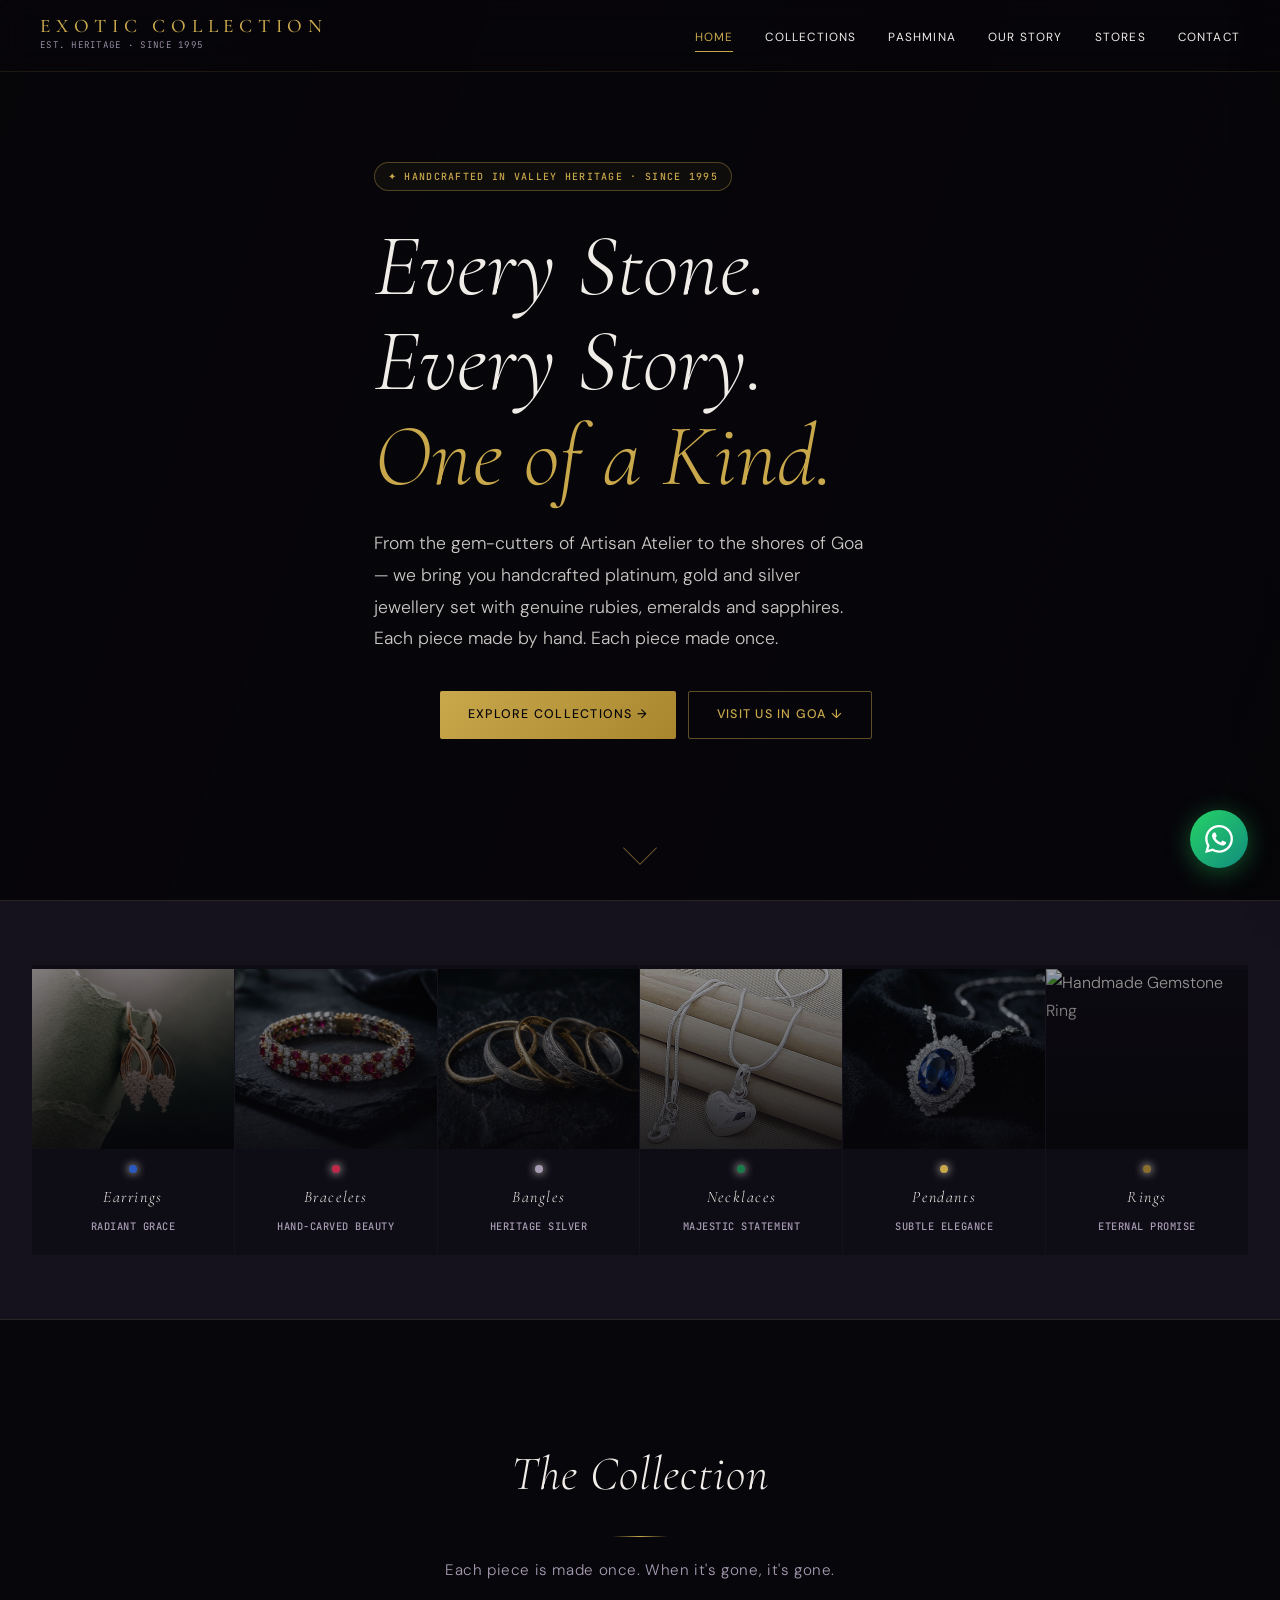
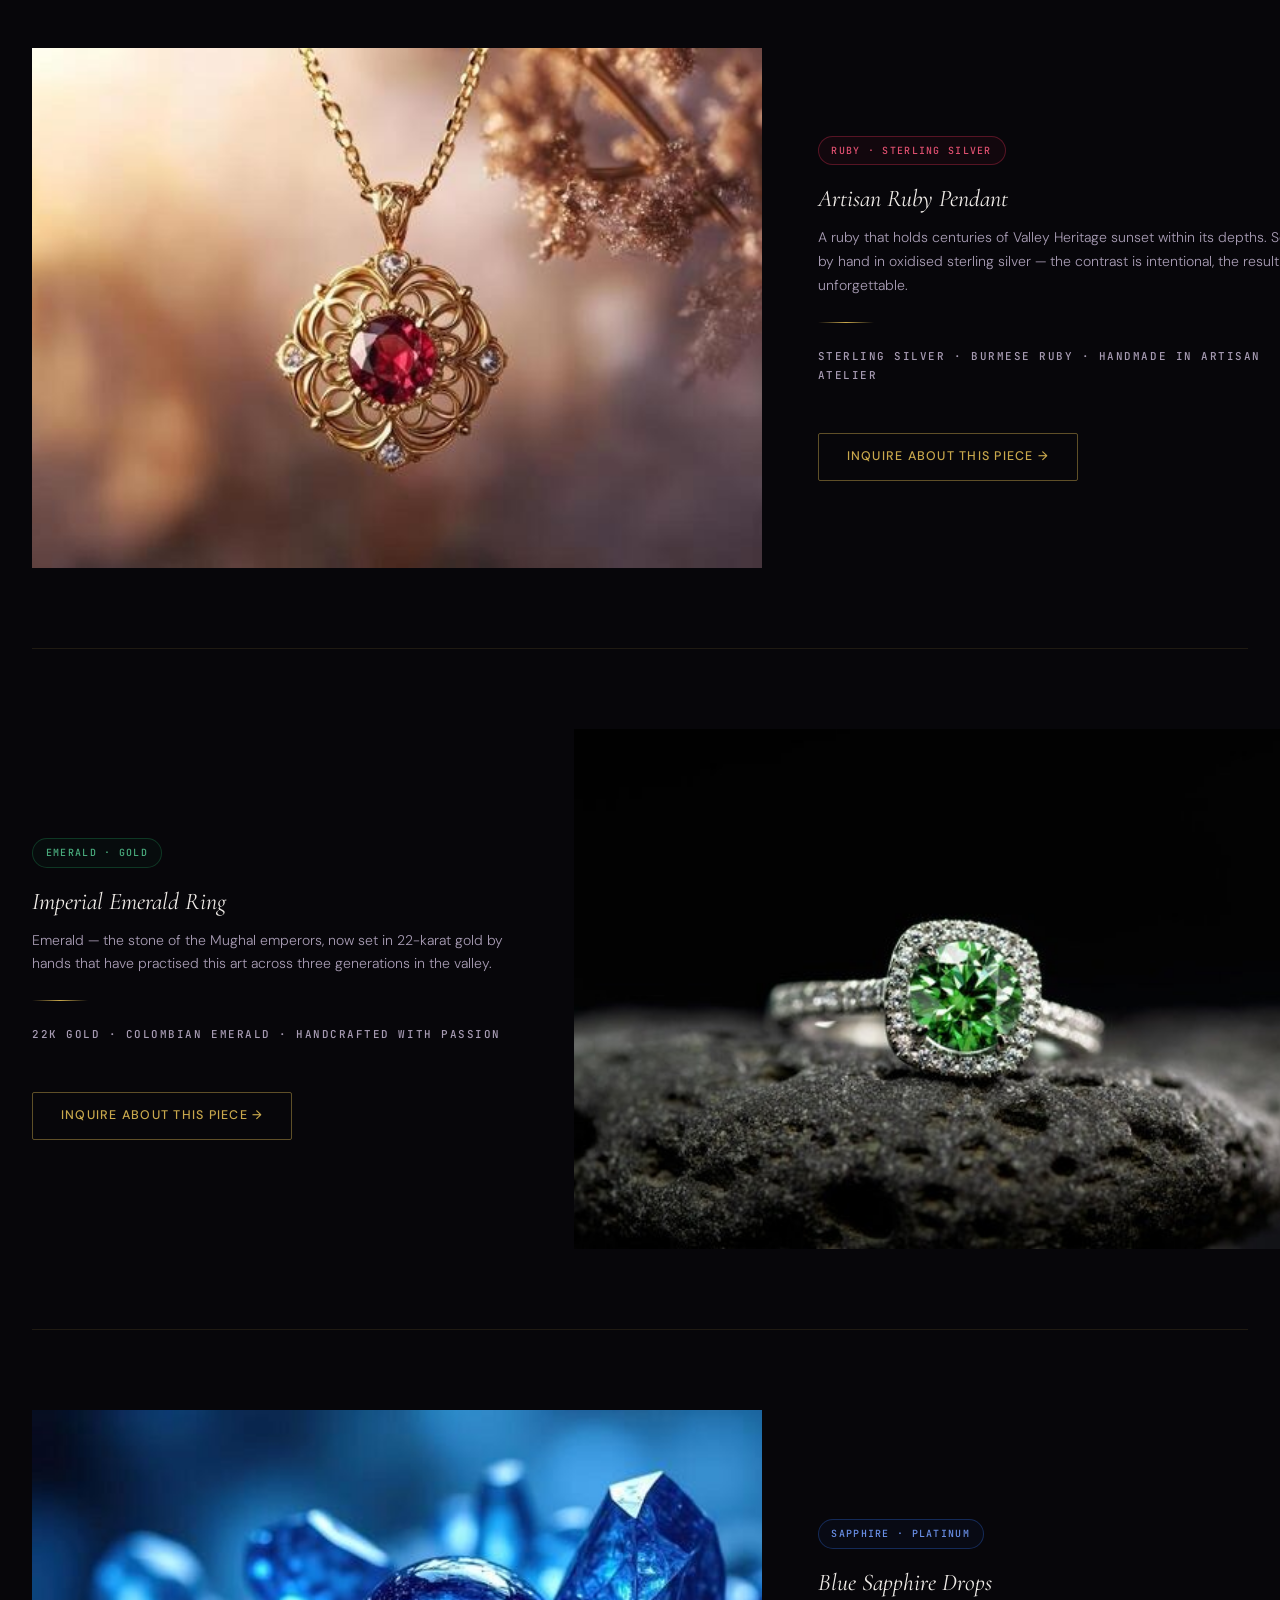
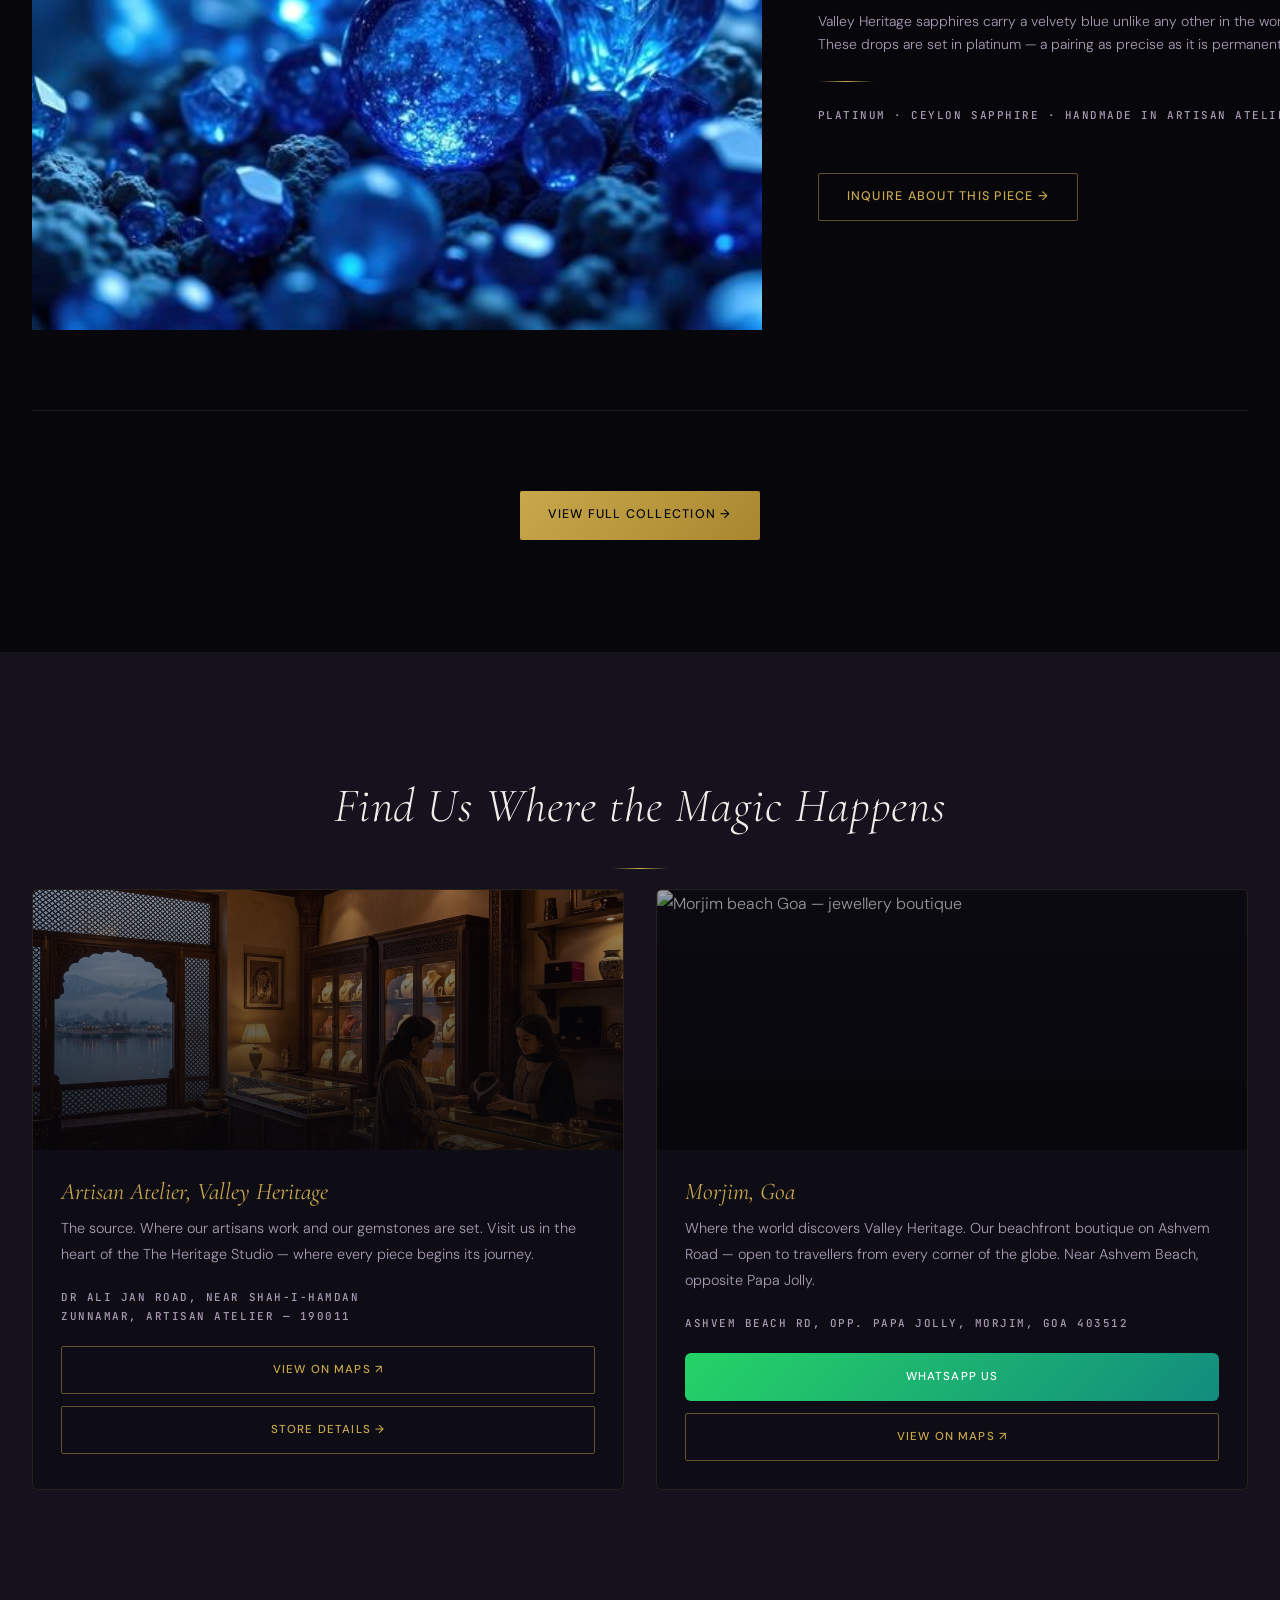
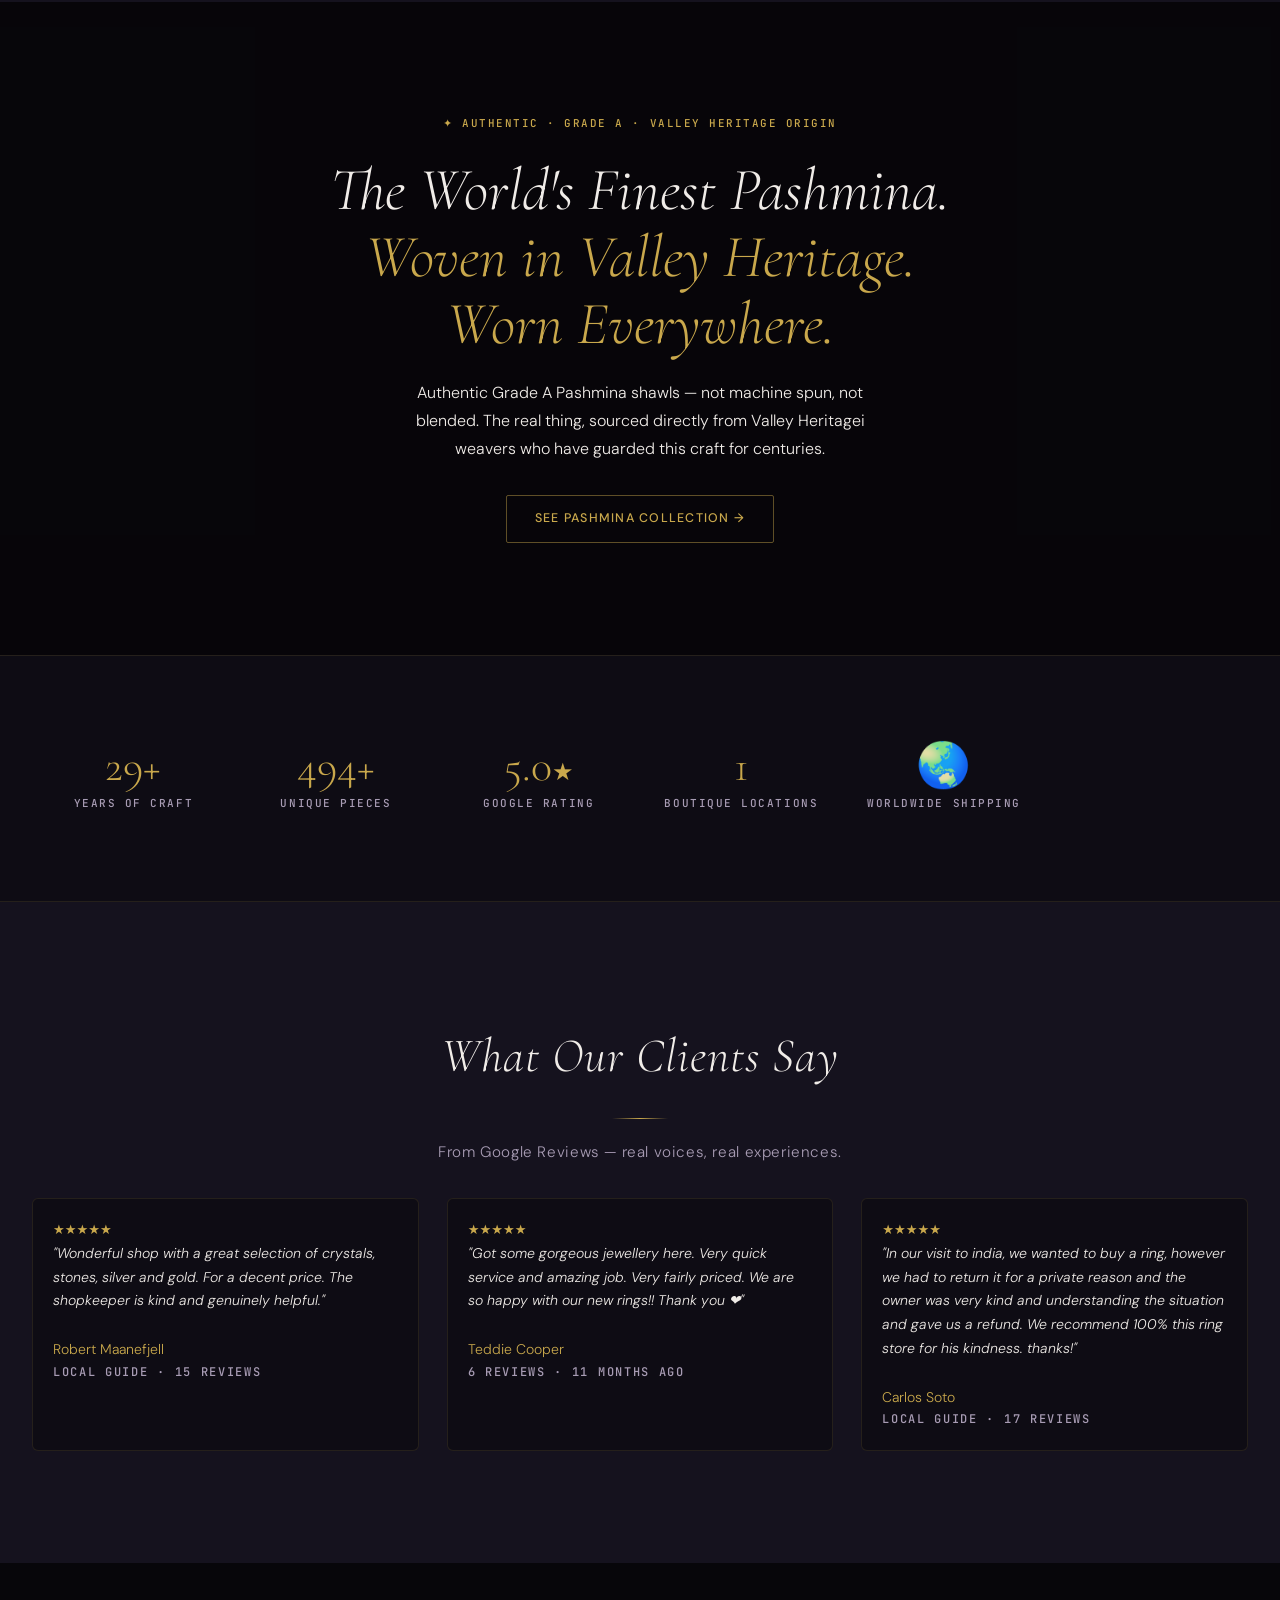
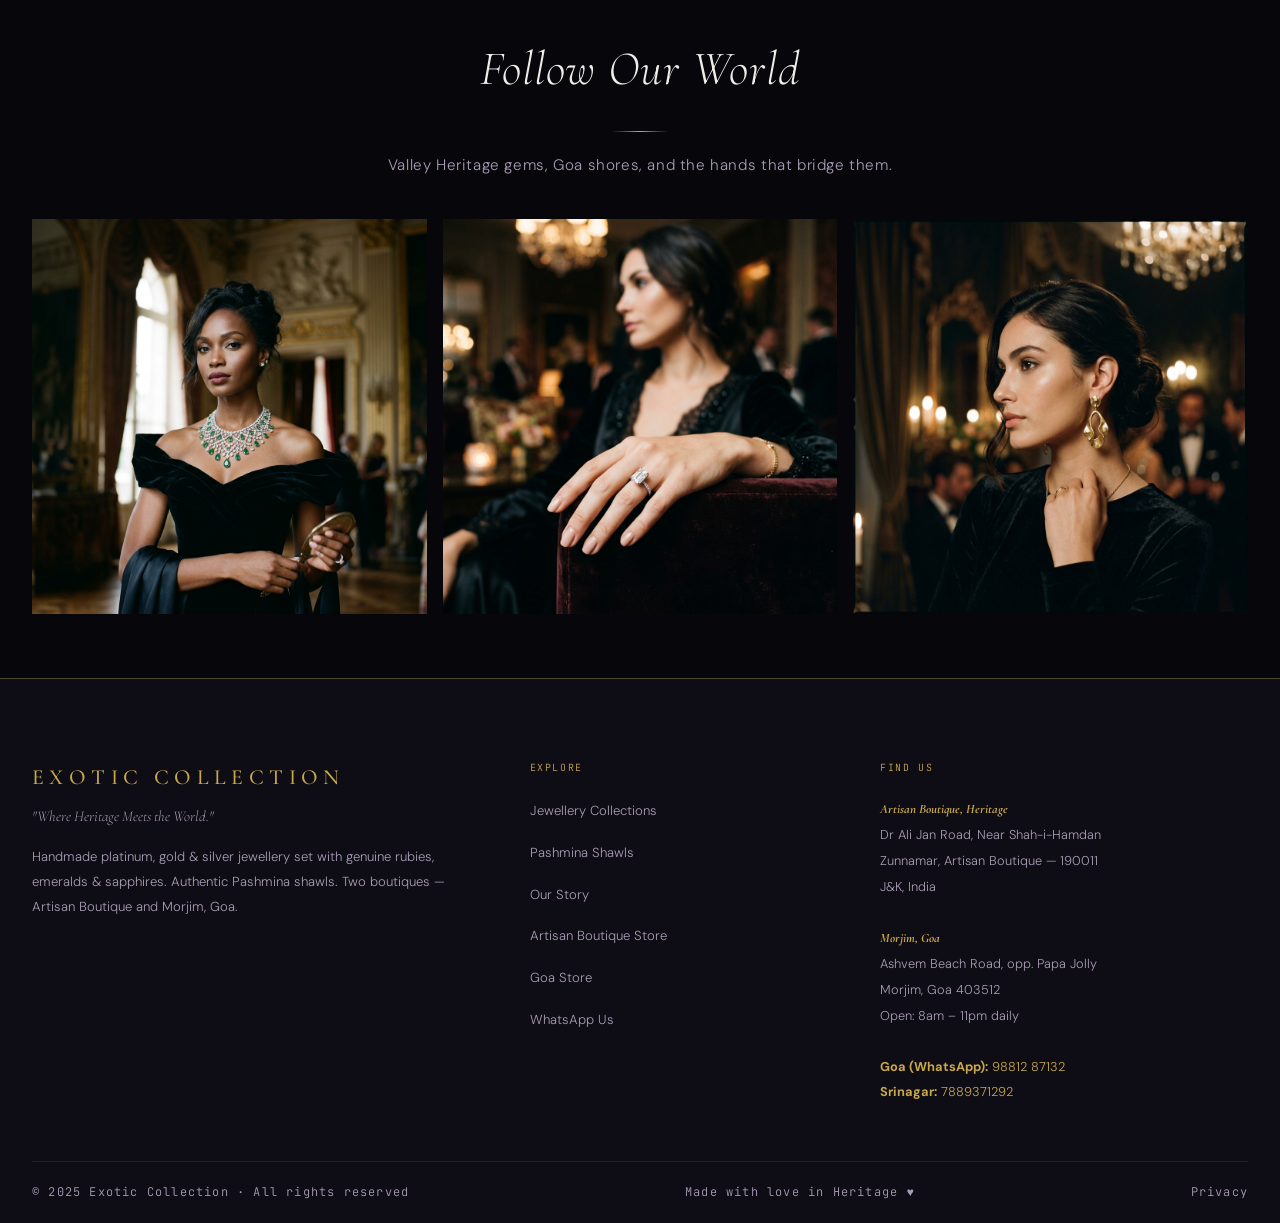
==== index.html @ 5a5c44f4 "Fix WhatsApp integration: globally switch all WhatsApp links to the Goa number (919881287132) while " ====
<!DOCTYPE html>
<html lang="en">
<head>
  <meta charset="UTF-8">
  <meta name="viewport" content="width=device-width, initial-scale=1.0">
  <title>Exotic Collection | Valley Heritage Jewellery &amp; Pashmina | Artisan Atelier &amp; Morjim Goa</title>
  <meta name="description" content="Handmade platinum, gold &amp; silver jewellery set with rubies, emeralds &amp; sapphires. Authentic Pashmina shawls. Two boutiques — Artisan Atelier, Valley Heritage &amp; Morjim, Goa. 5.0★ on Google.">
  <meta name="keywords" content="Valley Heritage jewellery, handmade gemstone jewellery Goa, ruby jewellery India, authentic Pashmina, Morjim jewellery store, Artisan Atelier gems, platinum jewellery India, sapphire ring Valley Heritage, emerald pendant India">
  <meta property="og:title" content="Exotic Collection | Handmade Valley Heritage Jewellery">
  <meta property="og:description" content="Handcrafted gemstone jewellery from the Heart of Heritage. Available in Artisan Atelier &amp; Morjim, Goa.">
  <meta property="og:type" content="website">
  <link rel="canonical" href="https://exoticcollection.in/">
  <link rel="stylesheet" href="css/design-system.css">
  <link rel="stylesheet" href="css/home.css">
  <script type="application/ld+json">
  [
    {
      "@context": "https://schema.org",
      "@type": "LocalBusiness",
      "name": "Exotic Collection — Artisan Atelier",
      "description": "Handmade platinum, gold and silver jewellery set with rubies, emeralds and sapphires. Authentic Pashmina shawl specialists.",
      "telephone": "7889371292",
      "address": { "@type": "PostalAddress", "streetAddress": "Dr Ali Jan Road, Near Shah-i-Hamdan, Zunnamar", "addressLocality": "Artisan Atelier", "addressRegion": "Jammu & Valley Heritage", "postalCode": "190011", "addressCountry": "IN" }, "alternateTelephone": "7889371292", "openingHours": "Mo-Sa 10:00-20:00",
      "aggregateRating": { "@type": "AggregateRating", "ratingValue": "5.0", "reviewCount": "95" },
      "url": "https://exoticcollection.in"
    },
    {
      "@context": "https://schema.org",
      "@type": "JewelryStore",
      "name": "Exotic Collection — Morjim, Goa",
      "description": "Handmade Valley Heritage gemstone jewellery and authentic Pashmina shawls. Beach boutique open to international travellers.",
      "telephone": "9881287132",
      "address": { "@type": "PostalAddress", "streetAddress": "Ashvem Beach Road, opp. Papa Jolly", "addressLocality": "Morjim", "addressRegion": "Goa", "postalCode": "403512", "addressCountry": "IN" },
      "geo": { "@type": "GeoCoordinates", "latitude": "15.6404", "longitude": "73.7337" },
      "openingHours": "Mo-Su 08:00-23:00",
      "aggregateRating": { "@type": "AggregateRating", "ratingValue": "5.0", "reviewCount": "172" },
      "url": "https://exoticcollection.in"
    }
  ]
  </script>
</head>
<body>

<!-- ░░ HERO SECTION ░░░░░░░░░░░░░░░░░░░░░░░░░░░░░░ -->
<section class="hero" id="home" aria-label="Hero">
  <div class="hero-bg hero-parallax"
       style="background-image:url('https://images.unsplash.com/photo-1515562141207-7a88fb7ce338?w=1600&q=80&auto=format&fit=crop')">
  </div>
  <div class="hero-overlay"></div>
  <div class="hero-content">
    <div class="pill reveal" style="margin-bottom:1.75rem">✦ Handcrafted in Valley Heritage · Since 1995</div>
    <h1 class="display-xl hero-h1 reveal reveal-delay-1">
      Every Stone.<br class="hide-mobile">
      Every Story.<br class="hide-mobile">
      <em class="text-gold">One of a Kind.</em>
    </h1>
    <p class="hero-body reveal reveal-delay-2">
      From the gem-cutters of Artisan Atelier to the shores of Goa — we bring you handcrafted platinum, gold and silver jewellery set with genuine rubies, emeralds and sapphires. Each piece made by hand. Each piece made once.
    </p>
    <div class="hero-ctas reveal reveal-delay-3">
      <a href="collections.html" class="btn btn-gold">Explore Collections →</a>
      <a href="stores.html#goa" class="btn btn-outline-gold">Visit Us in Goa ↓</a>
    </div>
  </div>
  <div class="hero-scroll-indicator" aria-hidden="true">
    <div class="scroll-chevron"></div>
  </div>
</section>

<!-- ░░ PRODUCT CATEGORY BAR ░░░░░░░░░░░░░░░░░░░░░░░░░░ -->
<section class="gem-bar section-sm" aria-label="Product Categories">
  <div class="container">
    <div class="gem-grid">

      <a href="collections.html?cat=earrings" class="gem-card card reveal">
        <div class="gem-card-img jewel-image-wrap">
          <img src="img/earrings-stock.jpg" alt="Luxury Gemstone Earrings" loading="eager">
          <div class="gem-card-overlay overlay-dark"></div>
        </div>
        <div class="gem-card-body">
          <div class="gem-dot" style="background:var(--sapphire)"></div>
          <div class="gem-name text-gold">Earrings</div>
          <div class="gem-sub label-mono">Radiant Grace</div>
        </div>
      </a>

      <a href="collections.html?cat=bracelets" class="gem-card card reveal reveal-delay-1">
        <div class="gem-card-img jewel-image-wrap">
          <img src="img/bracelets-stock.png" alt="Handcrafted Gemstone Bracelet" loading="eager">
          <div class="gem-card-overlay overlay-dark"></div>
        </div>
        <div class="gem-card-body">
          <div class="gem-dot" style="background:var(--ruby)"></div>
          <div class="gem-name text-gold">Bracelets</div>
          <div class="gem-sub label-mono">Hand-carved Beauty</div>
        </div>
      </a>

      <a href="collections.html?cat=bangles" class="gem-card card reveal reveal-delay-2">
        <div class="gem-card-img jewel-image-wrap">
          <img src="img/bangles-stock.png" alt="Traditional Valley Heritage Bangles" loading="eager">
          <div class="gem-card-overlay overlay-dark"></div>
        </div>
        <div class="gem-card-body">
          <div class="gem-dot" style="background:var(--muted)"></div>
          <div class="gem-name text-gold">Bangles</div>
          <div class="gem-sub label-mono">Heritage Silver</div>
        </div>
      </a>

      <a href="collections.html?cat=necklaces" class="gem-card card reveal reveal-delay-3">
        <div class="gem-card-img jewel-image-wrap">
          <img src="img/necklace-stock.jpg" alt="Statement Gemstone Necklace" loading="eager">
          <div class="gem-card-overlay overlay-dark"></div>
        </div>
        <div class="gem-card-body">
          <div class="gem-dot" style="background:var(--emerald)"></div>
          <div class="gem-name text-gold">Necklaces</div>
          <div class="gem-sub label-mono">Majestic Statement</div>
        </div>
      </a>

      <a href="collections.html?cat=pendants" class="gem-card card reveal reveal-delay-4">
        <div class="gem-card-img jewel-image-wrap">
          <img src="img/pendants-stock.png" alt="Elegant Gemstone Pendant" loading="eager">
          <div class="gem-card-overlay overlay-dark"></div>
        </div>
        <div class="gem-card-body">
          <div class="gem-dot" style="background:var(--gold)"></div>
          <div class="gem-name text-gold">Pendants</div>
          <div class="gem-sub label-mono">Subtle Elegance</div>
        </div>
      </a>

      <a href="collections.html?cat=rings" class="gem-card card reveal reveal-delay-5">
        <div class="gem-card-img jewel-image-wrap">
          <img src="https://images.unsplash.com/photo-1605100804763-247f67b3557e?w=400&q=75&auto=format&fit=crop" alt="Handmade Gemstone Ring" loading="eager">
          <div class="gem-card-overlay overlay-dark"></div>
        </div>
        <div class="gem-card-body">
          <div class="gem-dot" style="background:#8A6E2E"></div>
          <div class="gem-name text-gold">Rings</div>
          <div class="gem-sub label-mono">Eternal Promise</div>
        </div>
      </a>

    </div>
  </div>
</section>
<!-- ░░ FEATURED COLLECTION ░░░░░░░░░░░░░░░░░░░░░░░ -->
<section class="section featured-collection" id="collections" aria-label="Featured Collection">
  <div class="container">
    <div class="section-header reveal">
      <h2 class="section-title">The Collection</h2>
      <div class="gold-divider"></div>
      <p class="section-subtitle">Each piece is made once. When it's gone, it's gone.</p>
    </div>

    <!-- Piece 1: Image Left -->
    <div class="featured-row reveal" style="margin-top:4rem">
      <div class="featured-img jewel-image-wrap">
        <img src="img/ruby-pendant-stock.jpg" loading="eager" alt="Artisan Ruby Pendant — sterling silver with genuine ruby " loading="eager">
        <div class="featured-img-badge pill pill-ruby">One of a Kind</div>
      </div>
      <div class="featured-details">
        <span class="pill pill-ruby" style="margin-bottom:1.25rem">Ruby · Sterling Silver</span>
        <h3 class="display-md" style="margin-bottom:0.75rem">Artisan Ruby Pendant</h3>
        <p class="featured-story">A ruby that holds centuries of Valley Heritage sunset within its depths. Set by hand in oxidised sterling silver — the contrast is intentional, the result is unforgettable.</p>
        <div class="gold-divider gold-divider-left" style="margin:1.5rem 0"></div>
        <div class="label-mono" style="margin-bottom:1.5rem">Sterling Silver · Burmese Ruby · Handmade in Artisan Atelier</div>
        <a href="https://wa.me/919881287132?text=Hello%2C+I%27m+interested+in+the+Artisan Atelier+Ruby+Pendant+from+your+collection." target="_blank" rel="noopener" class="btn btn-outline-gold">Inquire About This Piece →</a>
      </div>
    </div>

    <!-- Piece 2: Image Right -->
    <div class="featured-row featured-row-reverse reveal">
      <div class="featured-details">
        <span class="pill pill-emerald" style="margin-bottom:1.25rem">Emerald · Gold</span>
        <h3 class="display-md" style="margin-bottom:0.75rem">Imperial Emerald Ring</h3>
        <p class="featured-story">Emerald — the stone of the Mughal emperors, now set in 22-karat gold by hands that have practised this art across three generations in the valley.</p>
        <div class="gold-divider gold-divider-left" style="margin:1.5rem 0"></div>
        <div class="label-mono" style="margin-bottom:1.5rem">22k Gold · Colombian Emerald · Handcrafted with Passion</div>
        <a href="https://wa.me/919881287132?text=Hello%2C+I%27m+interested+in+the+Valley Heritage+Emerald+Ring+from+your+collection." target="_blank" rel="noopener" class="btn btn-outline-gold">Inquire About This Piece →</a>
      </div>
      <div class="featured-img jewel-image-wrap">
        <img src="img/emerald-ring-stock.jpg" loading="eager" alt="Imperial Emerald Ring — 22k gold with Colombian emerald " loading="eager">
        <div class="featured-img-badge pill pill-emerald">One of a Kind</div>
      </div>
    </div>

    <!-- Piece 3: Image Left -->
    <div class="featured-row reveal">
      <div class="featured-img jewel-image-wrap">
        <img src="img/sapphires-stock.jpg" loading="eager" alt="Rough Blue Sapphires — authentic gemstone sourcing" loading="eager">
        <div class="featured-img-badge pill pill-sapphire">One of a Kind</div>
      </div>
      <div class="featured-details">
        <span class="pill pill-sapphire" style="margin-bottom:1.25rem">Sapphire · Platinum</span>
        <h3 class="display-md" style="margin-bottom:0.75rem">Blue Sapphire Drops</h3>
        <p class="featured-story">Valley Heritage sapphires carry a velvety blue unlike any other in the world. These drops are set in platinum — a pairing as precise as it is permanent.</p>
        <div class="gold-divider gold-divider-left" style="margin:1.5rem 0"></div>
        <div class="label-mono" style="margin-bottom:1.5rem">Platinum · Ceylon Sapphire · Handmade in Artisan Atelier</div>
        <a href="https://wa.me/919881287132?text=Hello%2C+I%27m+interested+in+the+Blue+Sapphire+Drops+from+your+collection." target="_blank" rel="noopener" class="btn btn-outline-gold">Inquire About This Piece →</a>
      </div>
    </div>

    <div class="text-center reveal" style="margin-top:3.5rem">
      <a href="collections.html" class="btn btn-gold">View Full Collection →</a>
    </div>
  </div>
</section>

<!-- ░░ TWO LOCATIONS ░░░░░░░░░░░░░░░░░░░░░░░░░░░░░░ -->
<section class="section locations-section" aria-label="Our Stores">
  <div class="container">
    <div class="section-header reveal">
      <h2 class="section-title">Find Us Where the Magic Happens</h2>
      <div class="gold-divider"></div>
    </div>
    <div class="locations-grid">
      <!-- Valley Heritage -->
      <div class="location-card card reveal">
        <div class="location-img jewel-image-wrap">
          <img src="img/heritage-studio.png" alt="The Heritage Studio — Artisan Atelier store" loading="eager">
          <div class="overlay-dark"></div>
          <div class="location-img-label">
            <div class="label-mono" style="color:var(--gold)">✦ The Source</div>
          </div>
        </div>
        <div class="location-body">
          <h3 class="display-md" style="color:var(--gold);margin-bottom:.6rem">Artisan Atelier, Valley Heritage</h3>
          <p style="font-size:.9rem;color:var(--muted);line-height:1.8;margin-bottom:1.25rem">The source. Where our artisans work and our gemstones are set. Visit us in the heart of the The Heritage Studio — where every piece begins its journey.</p>
          <div class="label-mono" style="margin-bottom:.6rem">Dr Ali Jan Road, Near Shah-i-Hamdan<br class="hide-mobile">Zunnamar, Artisan Atelier — 190011</div>
          <div style="display:flex;gap:.75rem;flex-wrap:wrap;margin-top:1.25rem">
            <a href="https://maps.google.com/?q=Dr+Ali+Jan+Road+Zunnamar+Artisan Atelier+Valley Heritage" target="_blank" rel="noopener" class="btn btn-outline-gold" style="font-size:.72rem;padding:.65rem 1.25rem">View on Maps ↗</a>
            <a href="stores.html" class="btn btn-outline-gold" style="font-size:.72rem;padding:.65rem 1.25rem">Store Details →</a>
          </div>
        </div>
      </div>
      <!-- Goa -->
      <div class="location-card card reveal reveal-delay-2">
        <div class="location-img jewel-image-wrap">
          <img src="https://images.unsplash.com/photo-1512343879784-a960bf40e7f2?w=800&q=75&auto=format&fit=crop" alt="Morjim beach Goa — jewellery boutique" loading="eager">
          <div class="overlay-dark"></div>
          <div class="location-img-label">
            <div class="label-mono" style="color:var(--gold)">✦ Open Today: 8am – 11pm</div>
          </div>
        </div>
        <div class="location-body">
          <h3 class="display-md" style="color:var(--gold);margin-bottom:.6rem">Morjim, Goa</h3>
          <p style="font-size:.9rem;color:var(--muted);line-height:1.8;margin-bottom:1.25rem">Where the world discovers Valley Heritage. Our beachfront boutique on Ashvem Road — open to travellers from every corner of the globe. Near Ashvem Beach, opposite Papa Jolly.</p>
          <div class="label-mono" style="margin-bottom:.6rem">Ashvem Beach Rd, opp. Papa Jolly, Morjim, Goa 403512</div>
          <div style="display:flex;gap:.75rem;flex-wrap:wrap;margin-top:1.25rem">
            <a href="https://wa.me/919881287132?text=Hello%2C+I%27d+like+to+visit+your+Goa+store.+Can+you+share+details%3F" target="_blank" rel="noopener" class="btn btn-whatsapp" style="font-size:.72rem;padding:.65rem 1.25rem">WhatsApp Us</a>
            <a href="https://maps.google.com/?q=Ashvem+Beach+Road+Morjim+Goa" target="_blank" rel="noopener" class="btn btn-outline-gold" style="font-size:.72rem;padding:.65rem 1.25rem">View on Maps ↗</a>
          </div>
        </div>
      </div>
    </div>
  </div>
</section>

<!-- ░░ PASHMINA FEATURE ░░░░░░░░░░░░░░░░░░░░░░░░░░░ -->
<section class="pashmina-band" aria-label="Pashmina Collection">
  <div class="pashmina-bg" style="background-image:url('https://images.unsplash.com/photo-1613521973937-efce9c027fd6?w=1400&q=80&auto=format&fit=crop')"></div>
  <div class="pashmina-overlay"></div>
  <div class="pashmina-content reveal">
    <div class="label-mono" style="color:var(--gold);margin-bottom:1.5rem">✦ Authentic · Grade A · Valley Heritage Origin</div>
    <h2 class="display-lg" style="color:var(--pearl);margin-bottom:1.25rem;text-align:center">
      The World's Finest Pashmina.<br class="hide-mobile">
      <em class="text-gold">Woven in Valley Heritage. Worn Everywhere.</em>
    </h2>
    <p class="pashmina-sub">Authentic Grade A Pashmina shawls — not machine spun, not blended. The real thing, sourced directly from Valley Heritagei weavers who have guarded this craft for centuries.</p>
    <a href="pashmina.html" class="btn btn-outline-gold" style="margin-top:2rem">See Pashmina Collection →</a>
  </div>
</section>

<!-- ░░ STATS ROW ░░░░░░░░░░░░░░░░░░░░░░░░░░░░░░░░░░ -->
<section class="stats-section section-sm" aria-label="Credentials">
  <div class="container">
    <div class="stats-grid">
      <div class="stat-item reveal">
        <div class="stat-number text-gold"><span data-count="30" data-suffix="+">30+</span></div>
        <div class="stat-label label-mono">Years of Craft</div>
      </div>
      <div class="stat-item reveal reveal-delay-1">
        <div class="stat-number text-gold"><span data-count="500" data-suffix="+">500+</span></div>
        <div class="stat-label label-mono">Unique Pieces</div>
      </div>
      <div class="stat-item reveal reveal-delay-2">
        <div class="stat-number text-gold">5.0<span style="font-size:1.5rem">★</span></div>
        <div class="stat-label label-mono">Google Rating</div>
      </div>
      <div class="stat-item reveal reveal-delay-3">
        <div class="stat-number text-gold"><span data-count="2">2</span></div>
        <div class="stat-label label-mono">Boutique Locations</div>
      </div>
      <div class="stat-item reveal reveal-delay-4">
        <div class="stat-number text-gold">🌏</div>
        <div class="stat-label label-mono">Worldwide Shipping</div>
      </div>
    </div>
  </div>
</section>

<!-- ░░ TESTIMONIALS ░░░░░░░░░░░░░░░░░░░░░░░░░░░░░░░ -->
<section class="section testimonials-section" aria-label="Client Testimonials">
  <div class="container">
    <div class="section-header reveal">
      <h2 class="section-title">What Our Clients Say</h2>
      <div class="gold-divider"></div>
      <p class="section-subtitle">From Google Reviews — real voices, real experiences.</p>
    </div>
    <div class="testimonials-grid">

      <article class="testimonial-card card reveal">
        <div class="stars">★★★★★</div>
        <blockquote class="testimonial-quote">"Wonderful shop with a great selection of crystals, stones, silver and gold. For a decent price. The shopkeeper is kind and genuinely helpful."</blockquote>
        <div class="testimonial-author">
          <div class="testimonial-name">Robert Maanefjell</div>
          <div class="label-mono">Local Guide · 15 reviews</div>
        </div>
      </article>

      <article class="testimonial-card card reveal reveal-delay-1">
        <div class="stars">★★★★★</div>
        <blockquote class="testimonial-quote">"Got some gorgeous jewellery here. Very quick service and amazing job. Very fairly priced. We are so happy with our new rings!! Thank you ❤️"</blockquote>
        <div class="testimonial-author">
          <div class="testimonial-name">Teddie Cooper</div>
          <div class="label-mono">6 reviews · 11 months ago</div>
        </div>
      </article>

      <article class="testimonial-card card reveal reveal-delay-2">
        <div class="stars">★★★★★</div>
        <blockquote class="testimonial-quote">"In our visit to india, we wanted to buy a ring, however we had to return it for a private reason and the owner was very kind and understanding the situation and gave us a refund. We recommend 100% this ring store for his kindness. thanks!"</blockquote>
        <div class="testimonial-author">
          <div class="testimonial-name">Carlos Soto</div>
          <div class="label-mono">Local Guide · 17 reviews</div>
        </div>
      </article>

    </div>
  </div>
</section>




<!-- ░░ INSTAGRAM TEASER ░░░░░░░░░░░░░░░░░░░░░░░░░░ -->
<section class="section-sm instagram-section" aria-label="Instagram">
  <div class="container">
    <div class="section-header reveal" style="margin-bottom:2.5rem">
      <h2 class="section-title">Follow Our World</h2>
      <div class="gold-divider"></div>
      <p class="section-subtitle">Valley Heritage gems, Goa shores, and the hands that bridge them.</p>
    </div>
        <div class="instagram-grid" style="grid-template-columns: repeat(3, 1fr) !important; display: grid; gap: 1rem;">
      <div class="insta-item jewel-image-wrap reveal"><img src="img/follow_world_1.png" alt="High Fashion Jewelry" loading="eager"></div>
      <div class="insta-item jewel-image-wrap reveal reveal-delay-1"><img src="img/follow_world_2.png" alt="Luxury Diamond Ring" loading="eager"></div>
      <div class="insta-item jewel-image-wrap reveal reveal-delay-2"><img src="img/follow_world_3.png" alt="Elegant Gold Earrings" loading="eager"></div>
    </div>
  </div>
</section>

<script src="js/shared.js"></script>
<script src="js/main.js"></script>
<script>
  injectNavbar('index.html');
  injectWhatsApp('Hello, I found Exotic Collection online and would like to know more about your pieces.');
  injectFooter();
</script>
</body>
</html>
---- css/design-system.css ----
/* ================================================
   EXOTIC COLLECTION — Design System
   Dark Luxury Editorial · Legacy Heritage
   ================================================ */

@import url('https://fonts.googleapis.com/css2?family=Cormorant+Garamond:ital,wght@0,300;0,400;0,500;1,300;1,400;1,500&family=DM+Sans:wght@300;400;500&family=JetBrains+Mono:wght@400;500&display=swap');

html, h1, h2, h3, h4, .display-xl, .display-lg, .display-md {
  word-wrap: break-word;
  overflow-wrap: break-word;
  hyphens: auto;
}

body {
  overflow-x: hidden;
  width: 100%;
  max-width: 100%;
}
* {
  box-sizing: border-box;
  max-width: 100%;
  touch-action: manipulation;
  margin: 0;
  padding: 0;
}
img, video, iframe {
  max-width: 100%;
  height: auto;
  display: block;
}

:root {
  --bg-primary:   #07060A;
  --bg-card:      #0E0C14;
  --bg-surface:   #15121E;
  --bg-elevated:  #1C1828;
  --ruby:         #C0284A;
  --gold:         #C9A84C;
  --gold-light:   #E2C97A;
  --gold-dim:     #8A6E2E;
  --emerald:      #1A7A4A;
  --sapphire:     #2A5ABF;
  --pearl:        #F0ECE8;
  --muted:        #A89CB4;
  --border-gold:        1px solid rgba(201,168,76,0.12);
  --border-gold-hover:  1px solid rgba(201,168,76,0.35);
  --glow-gold:          0 0 40px rgba(201,168,76,0.15);
  --glow-gold-strong:   0 0 65px rgba(201,168,76,0.3);
  --font-display: 'Cormorant Garamond', Georgia, serif;
  --font-body:    'DM Sans', system-ui, sans-serif;
  --font-mono:    'JetBrains Mono', 'Courier New', monospace;
  --ease-luxury:       cubic-bezier(0.25,0.46,0.45,0.94);
  --transition-slow:   0.6s var(--ease-luxury);
  --transition-medium: 0.4s var(--ease-luxury);
  --transition-fast:   0.22s var(--ease-luxury);
  --radius-sm:   2px;
  --radius-md:   6px;
  --radius-full: 9999px;

  /* 325px base font size */
  font-size: 14px;
}

@media (min-width: 375px) {
  :root { font-size: 15px; }
}
@media (min-width: 425px) {
  :root { font-size: 16px; }
}

h1, h2, h3, h4, .display-xl, .display-lg, .display-md {
  word-wrap: break-word;
  overflow-wrap: break-word;
  hyphens: auto;
}

body {
  background-color: var(--bg-primary);
  color: var(--pearl);
  font-family: var(--font-body);
  font-weight: 300;
  line-height: 1.75;
  -webkit-font-smoothing: antialiased;
  -moz-osx-font-smoothing: grayscale;
}

a { color: inherit; text-decoration: none; padding: 4px 0; }
button { cursor: pointer; min-height: 44px; border: none; background: none; }

.display-xl{font-family:var(--font-display);font-size:clamp(3rem,7vw,5.5rem);font-weight:300;font-style:italic;line-height:1.08;color:var(--pearl)}
.display-lg{font-family:var(--font-display);font-size:clamp(2.2rem,5vw,3.75rem);font-weight:300;font-style:italic;line-height:1.12}
.display-md{font-family:var(--font-display);font-size:clamp(1.6rem,3.5vw,2.5rem);font-weight:400;font-style:italic;line-height:1.2}
.section-title{font-family:var(--font-display);font-size:clamp(2rem,4vw,3rem);font-weight:300;font-style:italic;color:var(--pearl);text-align:center;letter-spacing:0.02em}
.section-subtitle{font-family:var(--font-body);font-size:0.95rem;font-weight:300;color:var(--muted);text-align:center;letter-spacing:0.04em;margin-top:0.75rem;max-width:540px;margin-left:auto;margin-right:auto}
.label-mono{font-family:var(--font-mono);font-size:0.68rem;font-weight:500;letter-spacing:0.14em;text-transform:uppercase;color:var(--muted)}

.text-gold{color:var(--gold)}
.text-ruby{color:var(--ruby)}
.text-emerald{color:#4aad7e}
.text-muted{color:var(--muted)}
.text-pearl{color:var(--pearl)}

.container{width:100%;max-width:1280px;margin:0 auto;padding:0 0.5rem}@media(min-width:769px){.container{padding:0 2rem}}
.container-narrow{width:100%;max-width:860px;margin:0 auto;padding:0 2rem}
.section{padding:7rem 0}
.section-sm{padding:4rem 0}

.gold-divider{width:56px;height:1px;background:linear-gradient(90deg,transparent,var(--gold),transparent);margin:1.25rem auto}
.gold-divider-left{margin-left:0}

.pill{display:inline-flex;align-items:center;gap:.3rem;padding:.32rem .8rem;border-radius:var(--radius-full);border:var(--border-gold-hover);font-family:var(--font-mono);font-size:.62rem;font-weight:500;letter-spacing:.13em;text-transform:uppercase;color:var(--gold);background:rgba(201,168,76,.05)}
.pill-ruby{border-color:rgba(192,40,74,.4);color:#e05070;background:rgba(192,40,74,.06)}
.pill-emerald{border-color:rgba(26,122,74,.4);color:#4aad7e;background:rgba(26,122,74,.06)}
.pill-sapphire{border-color:rgba(42,90,191,.4);color:#6a90e8;background:rgba(42,90,191,.06)}
.pill-white{border-color:rgba(240,236,232,.2);color:var(--pearl);background:rgba(240,236,232,.04)}

.btn{display:inline-flex;align-items:center;gap:.5rem;padding:.8rem 1.15rem;font-family:var(--font-body);font-size:.78rem;font-weight:500;letter-spacing:.1em;text-transform:uppercase;border:none;border-radius:var(--radius-sm);transition:all var(--transition-medium);white-space:normal;text-align:center}
.btn-gold{background:linear-gradient(135deg,var(--gold) 0%,#a8862e 100%);color:var(--bg-primary)}
.btn-gold:hover{background:linear-gradient(135deg,var(--gold-light) 0%,var(--gold) 100%);box-shadow:var(--glow-gold-strong);transform:translateY(-2px)}
.btn-outline-gold{background:transparent;color:var(--gold);border:1px solid rgba(201,168,76,.45)}
.btn-outline-gold:hover{background:rgba(201,168,76,.07);border-color:var(--gold);box-shadow:var(--glow-gold);transform:translateY(-2px)}
.btn-whatsapp{background:linear-gradient(135deg,#25D366 0%,#128C7E 100%);color:#fff;border-radius:var(--radius-md);font-size:.88rem;padding:.9rem 2rem}
.btn-whatsapp:hover{background:linear-gradient(135deg,#30e874 0%,#1ab8a6 100%);box-shadow:0 0 30px rgba(37,211,102,.35);transform:translateY(-2px)}

.card{background:var(--bg-card);border:var(--border-gold);border-radius:var(--radius-md);overflow:hidden;transition:all var(--transition-medium)}
.card:hover{border-color:rgba(201,168,76,.28);box-shadow:var(--glow-gold);transform:translateY(-4px)}

.jewel-image-wrap{overflow:hidden;position:relative}
.jewel-image-wrap img{width:100%;height:100%;object-fit:cover;transition:transform var(--transition-slow)}
.jewel-image-wrap:hover img{transform:scale(1.04)}
.jewel-image-wrap:hover{box-shadow:var(--glow-gold)}

.stars{display:flex;gap:2px;color:var(--gold);font-size:.82rem}

.reveal{opacity:0;transform:translateY(28px);transition:opacity var(--transition-slow),transform var(--transition-slow)}
.reveal.visible{opacity:1;transform:translateY(0)}
.reveal-delay-1{transition-delay:.1s}
.reveal-delay-2{transition-delay:.2s}
.reveal-delay-3{transition-delay:.3s}
.reveal-delay-4{transition-delay:.4s}

/* ─── Floating WhatsApp ─────────────────────────── */
.whatsapp-float {
  position: fixed;
  bottom: 20px;
  right: 16px;
  z-index: 9999;
  width: 52px;
  height: 52px;
  border-radius: var(--radius-full);
  background: linear-gradient(135deg,#25D366,#128C7E);
  display: flex;
  align-items: center;
  justify-content: center;
  box-shadow: 0 4px 24px rgba(37,211,102,0.38);
  transition: all var(--transition-medium);
}
@media (min-width: 769px) {
  .whatsapp-float { bottom: 2rem; right: 2rem; width: 58px; height: 58px; }
}
.whatsapp-float:hover { transform: scale(1.1) translateY(-2px); box-shadow: 0 8px 36px rgba(37,211,102,.52); }
.whatsapp-float svg { width: 24px; height: 24px; fill: white; }
@media (min-width: 769px) { .whatsapp-float svg { width: 28px; height: 28px; } }

/* ─── Navbar ────────────────────────────────────── */
.navbar {
  position: fixed;
  top: 0;
  left: 0;
  right: 0;
  z-index: 900;
  height: 72px;
  padding: 0 1.25rem;
  display: flex;
  align-items: center;
  justify-content: space-between;
  background: rgba(7,6,10,0.82);
  border-bottom: var(--border-gold);
  backdrop-filter: blur(14px);
  -webkit-backdrop-filter: blur(14px);
  transition: background var(--transition-medium), box-shadow var(--transition-medium);
}

@media (min-width: 769px) {
  .navbar { padding: 0 2.5rem; }
}

.navbar.scrolled {
  background: rgba(7,6,10,0.97);
  box-shadow: 0 2px 40px rgba(0,0,0,.6);
}

.nav-logo { display:flex; flex-direction:column; gap:1px; }
.nav-logo-name {
  font-family: var(--font-display);
  font-size: 16px;
  font-weight: 500;
  letter-spacing: 0.15em;
  color: var(--gold);
  text-transform: uppercase;
  line-height: 1;
  transition: font-size var(--transition-fast);
}

@media (min-width: 375px) { .nav-logo-name { font-size: 18px; } }
@media (min-width: 425px) { .nav-logo-name { font-size: 20px; } }
@media (min-width: 1024px) { .nav-logo-name { font-size: 1.2rem; letter-spacing: 0.3em; } }

.nav-logo-sub { font-family:var(--font-mono); font-size:.57rem; letter-spacing:.14em; color:var(--muted); text-transform:uppercase; }

.nav-links { display: none; align-items:center; gap:2rem; list-style:none; }
@media (min-width: 769px) { .nav-links { display: flex; } }

.nav-links a { font-family:var(--font-body); font-size:.74rem; font-weight:400; letter-spacing:.1em; text-transform:uppercase; color:var(--pearl); transition:color var(--transition-fast); position:relative; }
.nav-links a::after { content:''; position:absolute; bottom:-3px; left:0; width:0; height:1px; background:var(--gold); transition:width var(--transition-medium); }
.nav-links a:hover, .nav-links a.active { color:var(--gold); }
.nav-links a:hover::after, .nav-links a.active::after { width:100%; }

.nav-hamburger {
  display: flex;
  flex-direction: column;
  gap: 5px;
  background: none;
  border: none;
  padding: .5rem;
  width: 44px;
  height: 44px;
  justify-content: center;
  align-items: flex-end;
  z-index: 1001;
}
@media (min-width: 769px) { .nav-hamburger { display: none; } }

.nav-hamburger span { display:block; width:22px; height:1px; background:var(--pearl); transition:all var(--transition-medium); }

/* Nav Mobile Drawer */
.nav-mobile-overlay {
  position: fixed;
  inset: 0;
  z-index: 998;
  background: rgba(7,6,10,0.7);
  opacity: 0;
  visibility: hidden;
  transition: all var(--transition-medium);
}
.nav-mobile-overlay.visible { opacity: 1; visibility: visible; }

.nav-mobile {
  position: fixed;
  top: 0;
  right: -300px;
  width: 280px;
  height: 100svh;
  z-index: 999;
  background: #07060A;
  display: flex;
  flex-direction: column;
  padding: 80px 2rem 2rem;
  gap: 1rem;
  transition: right var(--transition-medium);
  box-shadow: -10px 0 40px rgba(0,0,0,0.5);
}

.nav-mobile.open { right: 0; }

.nav-mobile a {
  font-family: var(--font-display);
  font-size: 24px;
  color: var(--gold);
  height: 48px;
  display: flex;
  align-items: center;
  transition: color var(--transition-fast);
}

.nav-mobile-close {
  position: absolute;
  top: 14px;
  right: 1.25rem;
  width: 44px;
  height: 44px;
  display: flex;
  align-items: center;
  justify-content: center;
  font-size: 32px;
  color: var(--pearl);
  background: none;
  border: none;
  cursor: pointer;
}

/* ─── Form Controls ─────────────────────────────── */
.form-group{display:flex;flex-direction:column;gap:.5rem}
.form-label{font-family:var(--font-mono);font-size:.63rem;letter-spacing:.13em;text-transform:uppercase;color:var(--muted)}
.form-input,.form-textarea,.form-select{background:var(--bg-elevated);border:var(--border-gold);border-radius:var(--radius-sm);color:var(--pearl);font-family:var(--font-body);font-size: 16px;padding:.85rem 1rem;transition:border-color var(--transition-fast),box-shadow var(--transition-fast);outline:none;width:100%;-webkit-appearance:none;appearance:none;min-height: 48px;}
.form-input:focus,.form-textarea:focus,.form-select:focus{border-color:rgba(201,168,76,.4);box-shadow:0 0 0 3px rgba(201,168,76,.06)}
.form-textarea{resize:vertical;min-height:120px}
.form-select option{background:var(--bg-elevated);color:var(--pearl)}

/* ─── Footer ────────────────────────────────────── */
.footer { background:var(--bg-card); border-top:var(--border-gold-hover); }
.footer-grid { display:grid; grid-template-columns: 1fr; gap:2rem; padding: 3rem 1.25rem 2rem; }
@media (min-width: 1024px) { .footer-grid { grid-template-columns: 1.5fr 1fr 1.25fr; gap: 3.5rem; padding: 5rem 0 3.5rem; } }

.footer-column { border-bottom: 1px solid rgba(201,168,76,0.1); padding-bottom: 2rem; }
.footer-column:last-child { border-bottom: none; }
@media (min-width: 1024px) { .footer-column { border-bottom: none; padding-bottom: 0; } }

.footer-logo-name { font-family:var(--font-display); font-size: 18px; font-weight:500; letter-spacing:.25em; color:var(--gold); text-transform:uppercase; margin-bottom:.4rem; }
@media (min-width: 1024px) { .footer-logo-name { font-size: 1.35rem; } }

.footer-tagline { font-family:var(--font-display); font-style:italic; font-size:.93rem; color:var(--muted); margin-bottom:1rem; }
.footer-desc { font-size:.82rem; color:var(--muted); line-height:1.9; }
.footer-heading { font-family:var(--font-mono); font-size:.62rem; letter-spacing:.16em; text-transform:uppercase; color:var(--gold); margin-bottom:1.25rem; }
.footer-links { list-style:none; display:flex; flex-direction:column; gap:.85rem; }
.footer-links a { font-size:15px; line-height: 2; color:var(--muted); transition:color var(--transition-fast); }
@media (min-width: 1024px) { .footer-links a { font-size: .82rem; } }

.footer-address { font-size:.8rem; color:var(--muted); line-height:2; }
.footer-bottom { border-top:var(--border-gold); padding:1rem; display:flex; flex-direction: column; align-items:center; text-align: center; gap:.75rem; }
@media (min-width: 769px) { .footer-bottom { flex-direction: row; justify-content: space-between; padding: 1.25rem 0; } }
.footer-bottom-text { font-family:var(--font-mono); font-size:12px; letter-spacing:.1em; color:var(--muted); }

/* ─── Page Hero ─────────────────────────────────── */
.page-hero{position:relative;height:52vh;min-height:340px;display:flex;align-items:center;justify-content:center;text-align:center;overflow:hidden;margin-top:72px}
.page-hero-bg{position:absolute;inset:0;background-size:cover;background-position:center}
.page-hero-overlay{position:absolute;inset:0;background:linear-gradient(to bottom,rgba(7,6,10,.5) 0%,rgba(7,6,10,.82) 100%)}
.page-hero-content{position:relative;z-index:2;padding:2rem}
.overlay-dark{position:absolute;inset:0;background:linear-gradient(to bottom,rgba(7,6,10,.35) 0%,rgba(7,6,10,.85) 100%)}

/* ─── Responsive ─────────────────────────────────── */
@media (max-width: 768.8px) {
  .hide-mobile { display: none !important; }
}

@media(max-width:1024px){.container{padding:0 1.5rem}}

@media (min-width: 769px) { .btn { padding:.85rem 1.75rem; } }
---- css/home.css ----
/* ================================================
   EXOTIC COLLECTION — Homepage Styles
   Mobile-First Architecture (325px/375px/425px)
   ================================================ */

/* ─── Hero ──────────────────────────────────────── */
.hero {
  position: relative;
  height: 100vh;
  height: 100svh;
  display: flex;
  align-items: center;
  justify-content: center;
  text-align: center;
  overflow: hidden;
}

.hero-bg {
  position: absolute;
  inset: 0;
  background-size: cover;
  background-position: center;
  will-change: transform;
}

.hero-overlay {
  position: absolute;
  inset: 0;
  background: rgba(7,6,10,0.55);
}

.hero-content {
  position: relative;
  z-index: 2;
  width: 100%;
  padding: 0 20px;
}

.hero-h1 {
  font-family: var(--font-display);
  font-size: 32px;
  line-height: 1.15;
  margin-bottom: 1.5rem;
  color: var(--pearl);
}

.hero-h1 em { font-style: italic; }

.hero-body {
  font-size: 14px;
  color: rgba(240,236,232,0.85);
  font-weight: 300;
  max-width: 100%;
  line-height: 1.8;
  margin-bottom: 2.25rem;
}

.hero-ctas {
  display: flex;
  flex-direction: column;
  gap: 12px;
}

.hero-ctas .btn { width: 100%; height: 48px; justify-content: center; }

@media (min-width: 375px) {
  .hero-h1 { font-size: 38px; }
  .hero-body { font-size: 15px; }
}

@media (min-width: 600px) {
  .hero-h1 { font-size: 42px; }
  .hero-ctas { flex-direction: row; justify-content: center; }
  .hero-ctas .btn { width: auto; }
}

@media (min-width: 769px) {
  .hero { height: 100vh; min-height: 640px; text-align: left; }
  .hero-overlay {
    background: linear-gradient(110deg, rgba(7,6,10,0.82) 0%, rgba(7,6,10,0.55) 55%, rgba(7,6,10,0.3) 100%);
  }
  .hero-content { max-width: 660px; padding: 2rem 2rem 2rem 5vw; }
  .hero-h1 { font-size: clamp(3rem, 7vw, 5.5rem); line-height: 1.08; }
  .hero-body { font-size: clamp(1rem, 1.5vw, 1.1rem); max-width: 500px; }
  .hero-ctas { flex-direction: row; }
  .hero-ctas .btn { width: auto; }
}

.hero-scroll-indicator {
  position: absolute;
  bottom: 2.5rem;
  left: 50%;
  transform: translateX(-50%);
  z-index: 2;
}

.scroll-chevron {
  width: 24px;
  height: 24px;
  border-right: 1px solid rgba(201,168,76,0.5);
  border-bottom: 1px solid rgba(201,168,76,0.5);
  transform: rotate(45deg);
  animation: chevronBounce 2s ease-in-out infinite;
  margin: 0 auto;
}

@keyframes chevronBounce {
  0%,100% { transform: rotate(45deg) translateY(0); opacity: 0.6; }
  50%      { transform: rotate(45deg) translateY(5px); opacity: 1; }
}

/* ─── Gem Category Bar ──────────────────────────── */
.gem-bar {
  background: var(--bg-primary);
  border-top: var(--border-gold);
  border-bottom: var(--border-gold);
  position: relative;
  z-index: 5;
}

.gem-grid {
  display: grid;
  grid-template-columns: 1fr 1fr;
  gap: 12px;
  padding: 2.5rem 1.25rem;
}

.gem-card {
  position: relative;
  background: var(--bg-card);
  border: var(--border-gold);
  border-radius: var(--radius-md);
  overflow: hidden;
  transition: all var(--transition-medium);
  display: flex;
  flex-direction: column;
}

.gem-card:hover { 
  border-color: var(--gold);
  box-shadow: 0 0 25px rgba(201,168,76,0.15);
  transform: translateY(-4px);
}

.gem-card-img {
  height: 160px;
  width: 100%;
  position: relative;
}

.gem-card-img img {
  width: 100%;
  height: 100%;
  object-fit: cover;
  transition: transform var(--transition-slow);
}

.gem-card:hover .gem-card-img img { transform: scale(1.08); }

.gem-card-body {
  padding: 1rem 0.75rem;
  display: flex;
  flex-direction: column;
  gap: 0.4rem;
  align-items: center;
  text-align: center;
  background: var(--bg-card);
  position: relative;
  z-index: 2;
  flex-grow: 1;
}

.gem-dot { 
  width: 8px; height: 8px; border-radius: 50%; 
  margin-bottom: 0.2rem; 
  box-shadow: 0 0 10px currentColor;
  transition: transform var(--transition-fast);
}

.gem-card:hover .gem-dot { transform: scale(1.5); }

.gem-name { 
  font-family: var(--font-display); 
  font-size: 1.1rem; 
  font-style: italic; 
  letter-spacing: 0.1em;
  color: var(--gold);
}

.gem-sub { font-size: 0.65rem; color: var(--muted); text-transform: uppercase; letter-spacing: 0.05em; }

@media (min-width: 425px) {
  .gem-grid { gap: 20px; padding: 3rem 2rem; }
  .gem-card-img { height: 180px; }
}

@media (min-width: 769px) {
  .gem-bar { background: var(--bg-surface); }
  .gem-grid {
    display: grid;
    grid-template-columns: repeat(6, 1fr);
    gap: 1px;
    padding: 0;
  }
  .gem-card { border: none; border-radius: 0; background: var(--bg-card); }
  .gem-card-img { height: 180px; }
  .gem-card-body { 
    position: static; 
    padding: 1rem; 
    background: transparent; 
    backdrop-filter: none;
    border-top: none; 
  }
  .gem-name { font-size: 1rem; color: var(--pearl); }
}

/* ─── Featured Collection ───────────────────────── */
.featured-collection { background: var(--bg-primary); }

.featured-row {
  display: flex;
  flex-direction: column;
  gap: 1.5rem;
  margin-bottom: 48px;
  border-bottom: var(--border-gold);
  padding-bottom: 3rem;
}

.featured-row:last-of-type { border-bottom: none; }

.featured-img {
  width: 100%;
  aspect-ratio: 4/3;
  height: auto;
  position: relative;
}

.featured-details { padding: 0 20px; }

.featured-details h3 { font-size: 22px; margin-bottom: 0.75rem; }

.featured-story {
  font-size: 14px;
  color: var(--muted);
  line-height: 1.7;
}

.featured-details .btn { width: 100%; height: 48px; justify-content: center; margin-top: 1.5rem; }

@media (min-width: 375px) {
  .featured-details h3 { font-size: 24px; }
}

@media (min-width: 769px) {
  .featured-row {
    flex-direction: row;
    display: grid;
    grid-template-columns: 60% 40%;
    gap: 3.5rem;
    align-items: center;
    margin-bottom: 5rem;
    padding-bottom: 5rem;
  }
  .featured-row-reverse { grid-template-columns: 40% 60%; }
  .featured-row-reverse .featured-img { order: 2; }
  .featured-row-reverse .featured-details { order: 1; }
  .featured-img { height: 520px; aspect-ratio: auto; }
  .featured-details { padding: 1rem 0; }
  .featured-details .btn { width: auto; }
}

/* ─── Two Locations ─────────────────────────────── */
.locations-section { background: var(--bg-surface); }

.locations-grid {
  display: flex;
  flex-direction: column;
  gap: 24px;
}

.location-card { width: 100%; }

.location-img {
  width: 100%;
  aspect-ratio: 16/9;
  height: auto;
}

.location-body { padding: 20px; }

.location-body h3 { font-size: 24px; font-style: italic; margin-bottom: 0.6rem; }
.location-body p { font-size: 13px; margin-bottom: 1.25rem; }

.location-body .btn { width: 100%; height: 48px; justify-content: center; }

@media (min-width: 769px) {
  .locations-grid {
    display: grid;
    grid-template-columns: 1fr 1fr;
    gap: 2rem;
  }
  .location-img { height: 260px; aspect-ratio: auto; }
  .location-body { padding: 1.75rem; }
}

/* ─── Pashmina Band ─────────────────────────────── */
.pashmina-band {
  position: relative;
  padding: 4rem 20px;
  text-align: center;
  overflow: hidden;
}

.pashmina-content h2 { font-size: 28px; margin-bottom: 1.25rem; }
.pashmina-sub { font-size: 14px; padding: 0 24px; }
.pashmina-content .btn { width: 100%; height: 48px; justify-content: center; margin-top: 2rem; }

@media (min-width: 375px) { .pashmina-content h2 { font-size: 32px; } }
@media (min-width: 425px) { .pashmina-content h2 { font-size: 36px; } }

@media (min-width: 769px) {
  .pashmina-band { padding: 7rem 2rem; min-height: 480px; }
  .pashmina-content h2 { font-size: clamp(2.2rem, 5vw, 3.75rem); }
  .pashmina-sub { font-size: 1rem; max-width: 520px; }
  .pashmina-content .btn { width: auto; }
}

.pashmina-bg { position: absolute; inset: 0; background-size: cover; background-position: center; }
.pashmina-overlay { position: absolute; inset: 0; background: rgba(7,6,10,0.78); }
.pashmina-content { position: relative; z-index: 2; max-width: 680px; margin: 0 auto; display: flex; flex-direction: column; align-items: center; }

/* ─── Stats ─────────────────────────────────────── */
.stats-section { background: var(--bg-card); border-top: var(--border-gold); border-bottom: var(--border-gold); }

.stats-grid {
  display: grid;
  grid-template-columns: 1fr 1fr;
  text-align: center;
}

.stat-item { padding: 16px; border: 1px solid rgba(201,168,76,0.05); }

.stat-number {
  font-family: var(--font-display);
  font-size: 28px;
  color: var(--gold);
  line-height: 1;
  margin-bottom: 0.4rem;
}

.stat-label { font-size: 11px; color: var(--muted); text-transform: uppercase; }

@media (min-width: 375px) { .stat-number { font-size: 32px; } }
@media (min-width: 425px) { .stat-number { font-size: 36px; } }

@media (min-width: 1024px) {
  .stats-grid { grid-template-columns: repeat(6, 1fr); }
  .stat-item { padding: 1.5rem 1rem; border: none; }
  .stat-number { font-size: 2.75rem; }
}

/* ─── Testimonials ──────────────────────────────── */
.testimonials-section { background: var(--bg-surface); }

.testimonials-grid {
  display: flex;
  flex-direction: column;
  gap: 16px;
  margin-top: 2rem;
}

.testimonial-card { padding: 20px; }

.testimonial-quote {
  font-size: 14px;
  line-height: 1.7;
  color: var(--pearl);
  font-style: italic;
  margin-bottom: 1.5rem;
}

.testimonial-author .testimonial-name { font-size: 14px; color: var(--gold); }
.testimonial-author .label-mono { font-size: 12px; }

@media (min-width: 769px) {
  .testimonials-grid {
    display: grid;
    grid-template-columns: repeat(3, 1fr);
    gap: 1.75rem;
  }
}

/* ─── Instagram Grid ────────────────────────────── */
.instagram-section { background: var(--bg-primary); }

.instagram-grid {
  display: grid;
  grid-template-columns: 1fr 1fr;
  gap: 0;
}

@media (min-width: 375px) { .instagram-grid { gap: 2px; } }
@media (min-width: 425px) { .instagram-grid { grid-template-columns: repeat(3, 1fr); } }

@media (min-width: 1024px) {
  .instagram-grid { grid-template-columns: repeat(6, 1fr); gap: 6px; }
}

.insta-item { aspect-ratio: 1; overflow: hidden; }
.insta-item img { width: 100%; height: 100%; object-fit: cover; }

/* ─── Utility ───────────────────────────────────── */
.text-center { text-align: center; }

/* Mobile Reveal Fallback */
@media (max-width: 768.8px) {
  .reveal {
    opacity: 0.1; /* Start slightly visible to trigger lazy loading if needed */
    transition: opacity 0.8s var(--ease-luxury), transform 0.8s var(--ease-luxury);
  }
}
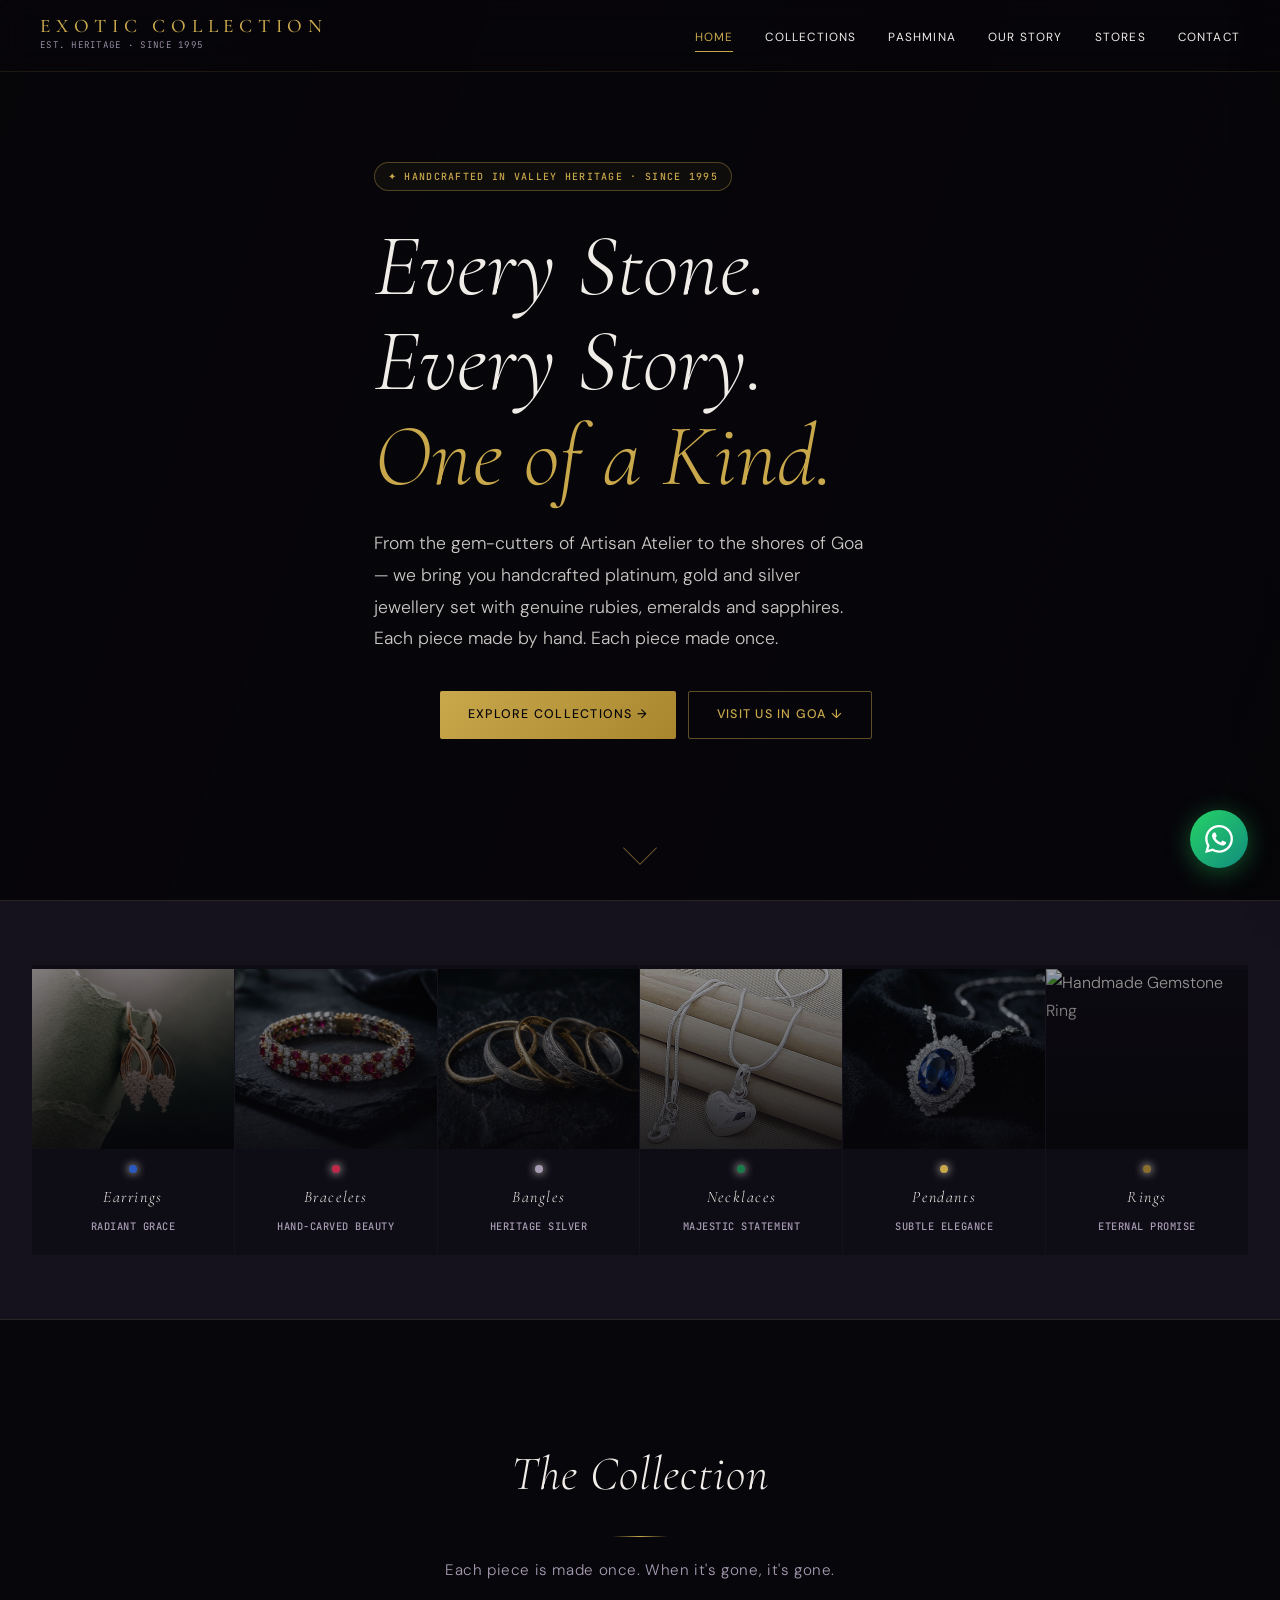
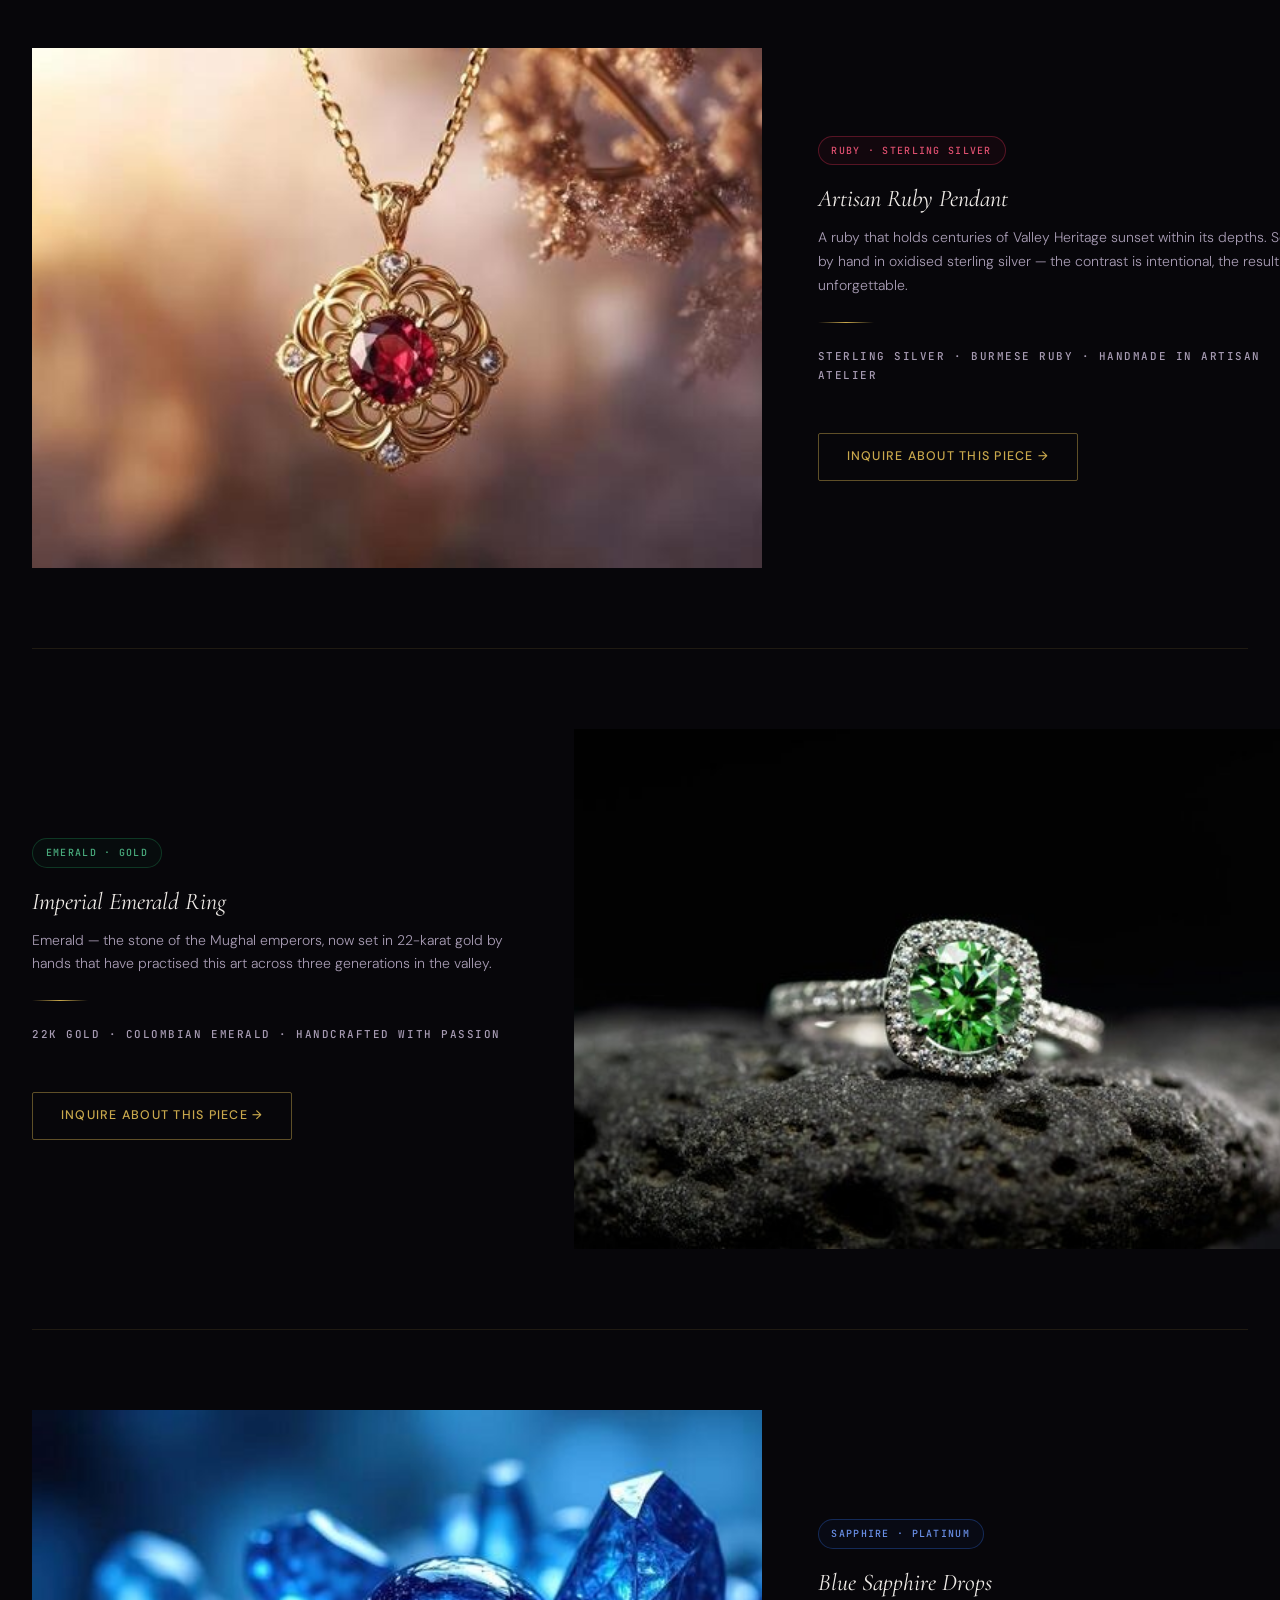
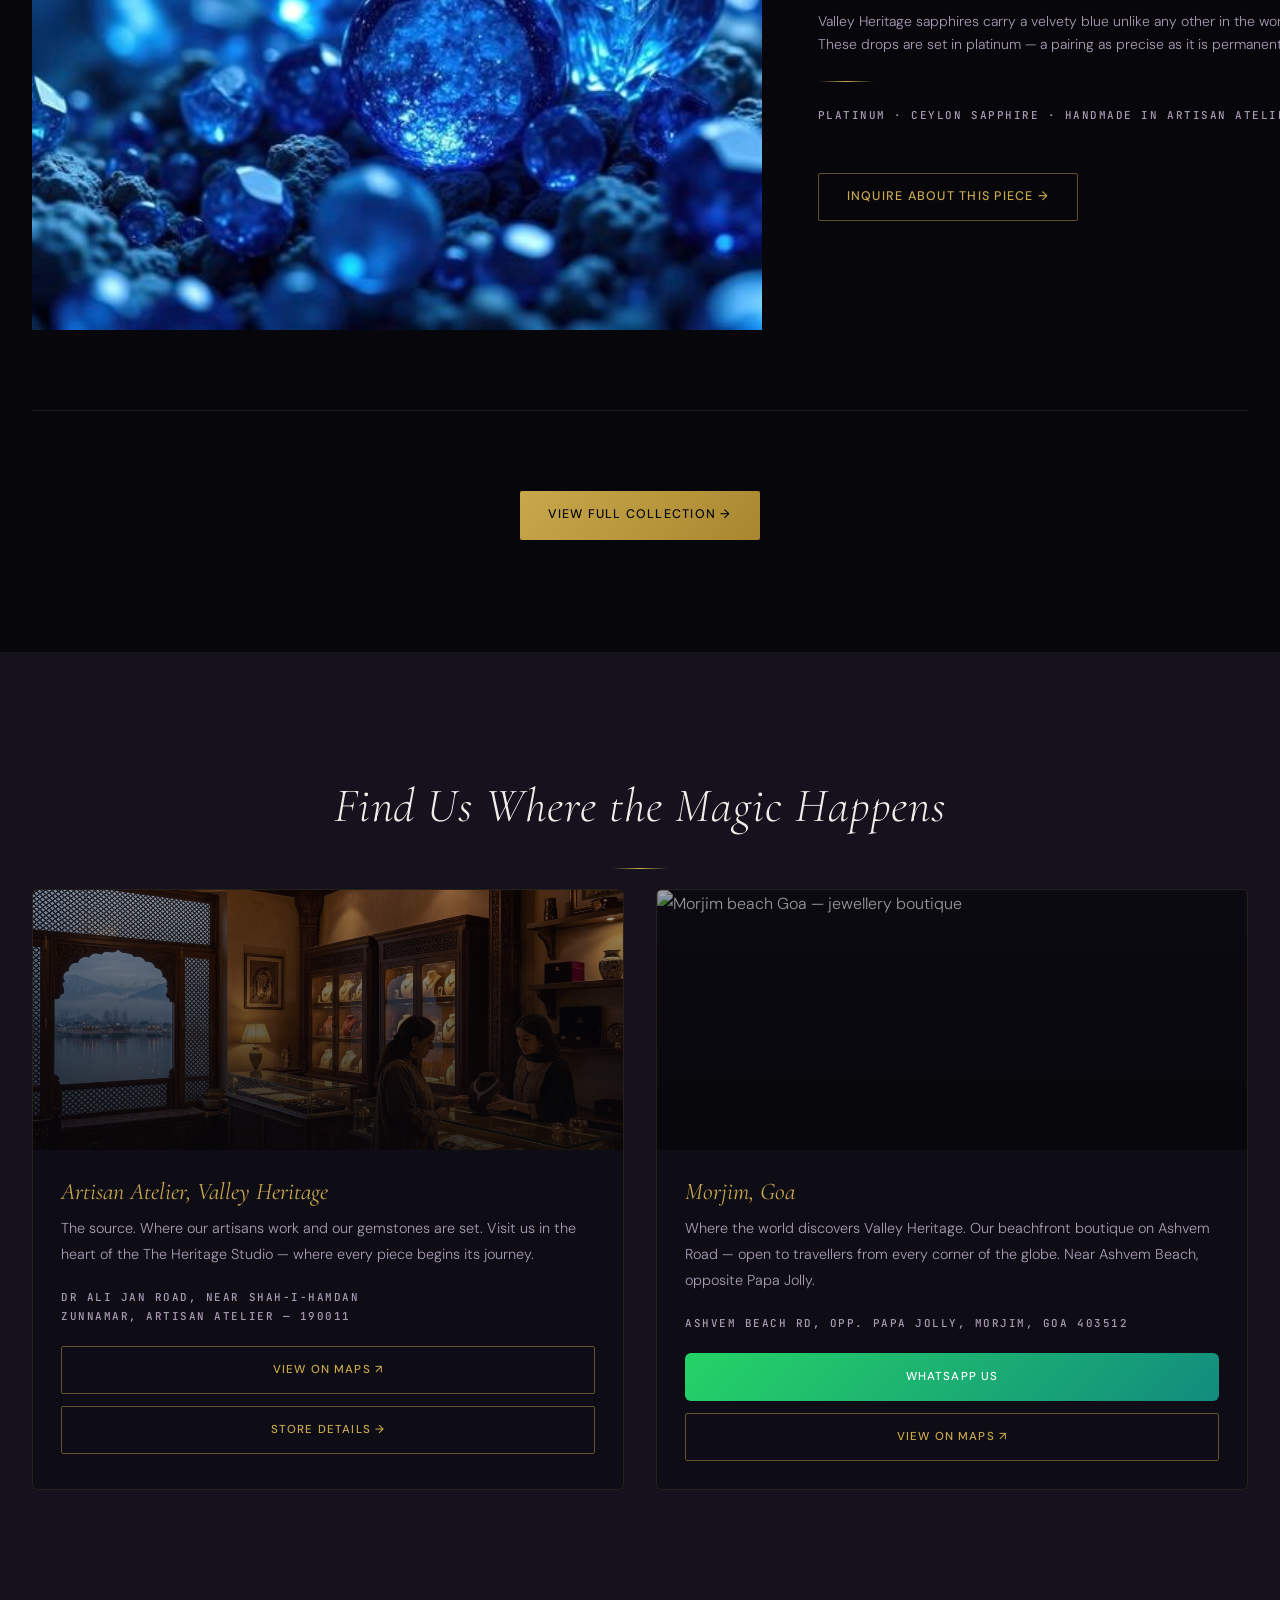
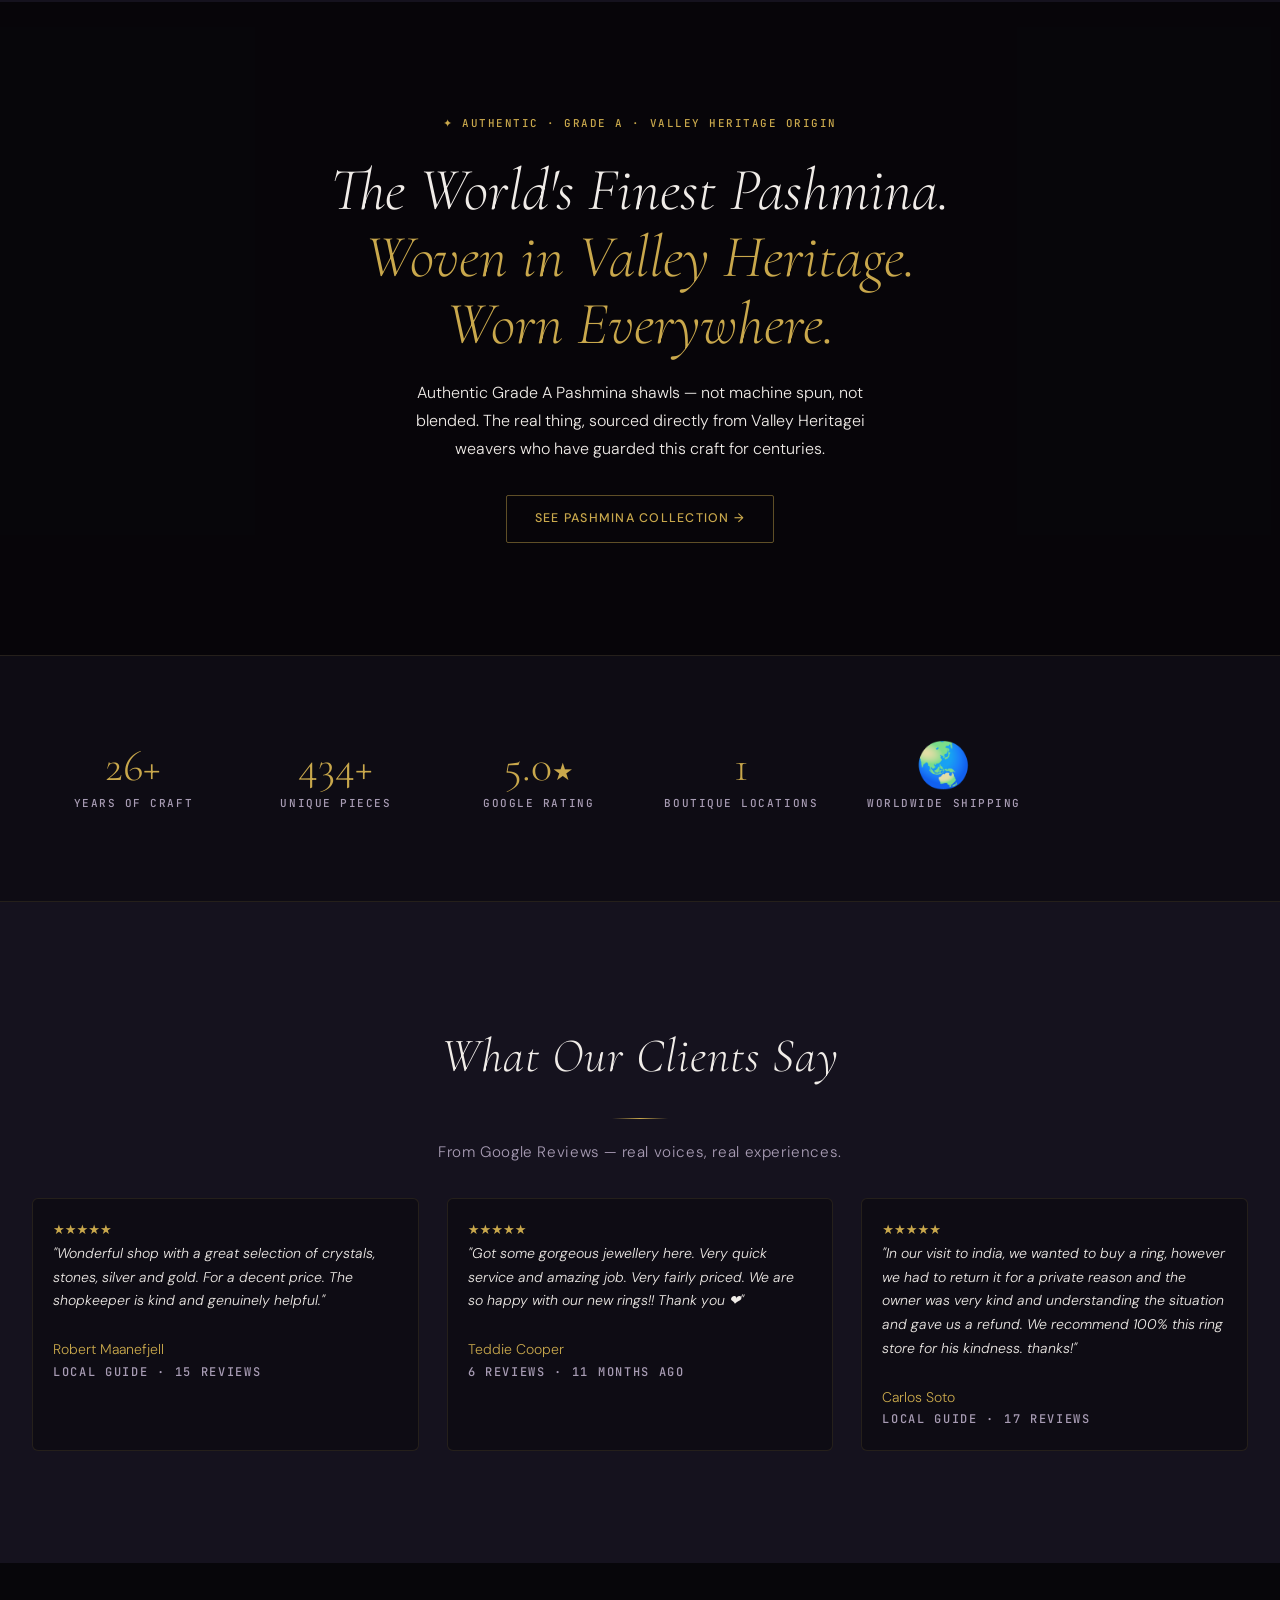
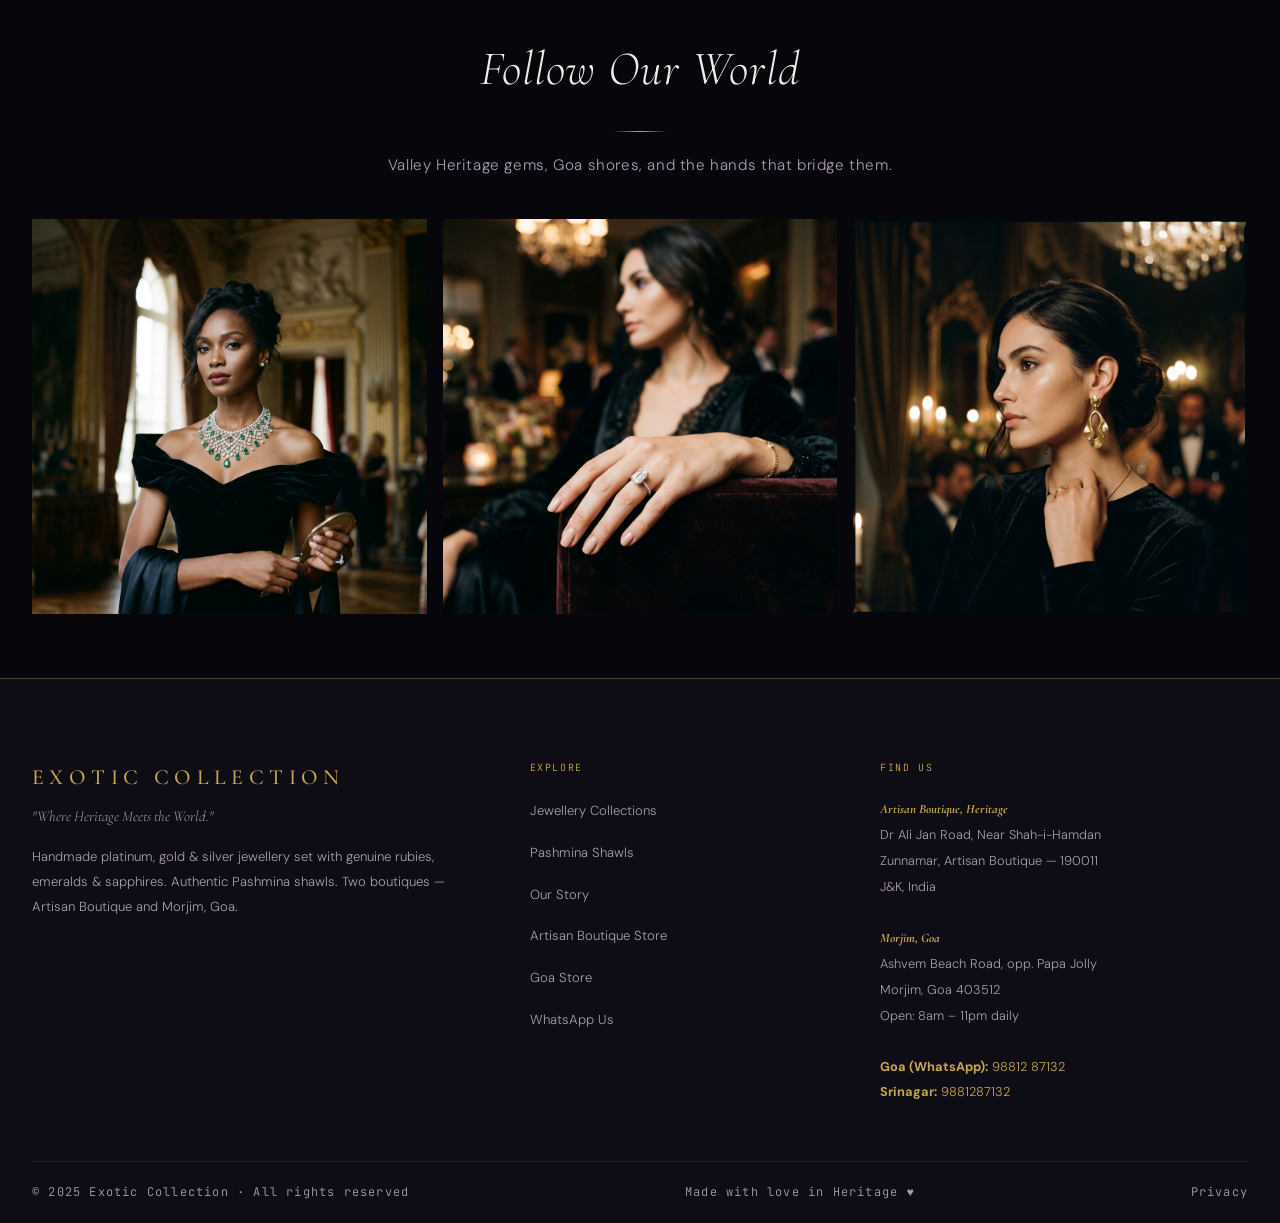
==== commit 3f583574: "Force-update contact info: standardized all links to Goa number (9881287132) and implemented cache-b" ====
--- a/index.html
+++ b/index.html
@@ -19,8 +19,8 @@
       "@type": "LocalBusiness",
       "name": "Exotic Collection — Artisan Atelier",
       "description": "Handmade platinum, gold and silver jewellery set with rubies, emeralds and sapphires. Authentic Pashmina shawl specialists.",
-      "telephone": "7889371292",
-      "address": { "@type": "PostalAddress", "streetAddress": "Dr Ali Jan Road, Near Shah-i-Hamdan, Zunnamar", "addressLocality": "Artisan Atelier", "addressRegion": "Jammu & Valley Heritage", "postalCode": "190011", "addressCountry": "IN" }, "alternateTelephone": "7889371292", "openingHours": "Mo-Sa 10:00-20:00",
+      "telephone": "9881287132",
+      "address": { "@type": "PostalAddress", "streetAddress": "Dr Ali Jan Road, Near Shah-i-Hamdan, Zunnamar", "addressLocality": "Artisan Atelier", "addressRegion": "Jammu & Valley Heritage", "postalCode": "190011", "addressCountry": "IN" }, "alternateTelephone": "9881287132", "openingHours": "Mo-Sa 10:00-20:00",
       "aggregateRating": { "@type": "AggregateRating", "ratingValue": "5.0", "reviewCount": "95" },
       "url": "https://exoticcollection.in"
     },
@@ -363,8 +363,8 @@
   </div>
 </section>
 
-<script src="js/shared.js"></script>
-<script src="js/main.js"></script>
+<script src="js/shared.js?v=2.2"></script>
+<script src="js/main.js?v=2.2"></script>
 <script>
   injectNavbar('index.html');
   injectWhatsApp('Hello, I found Exotic Collection online and would like to know more about your pieces.');
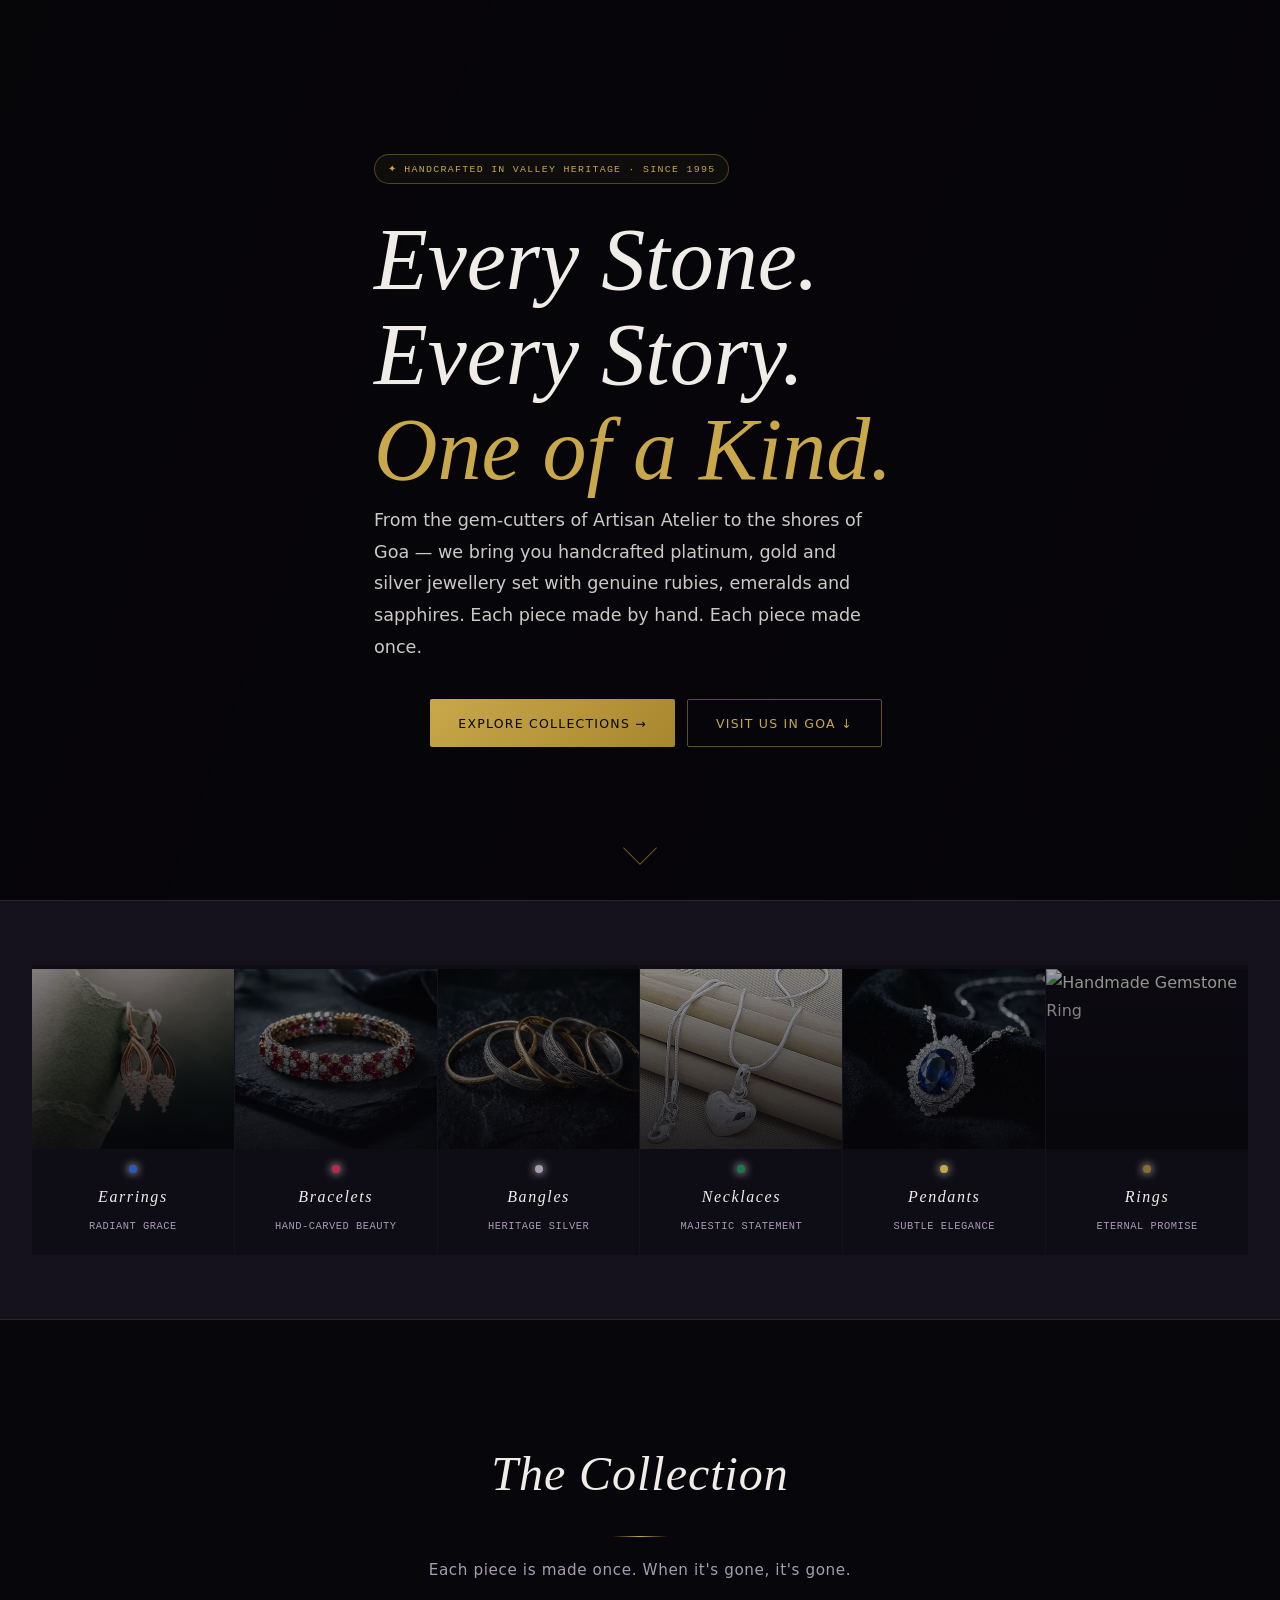
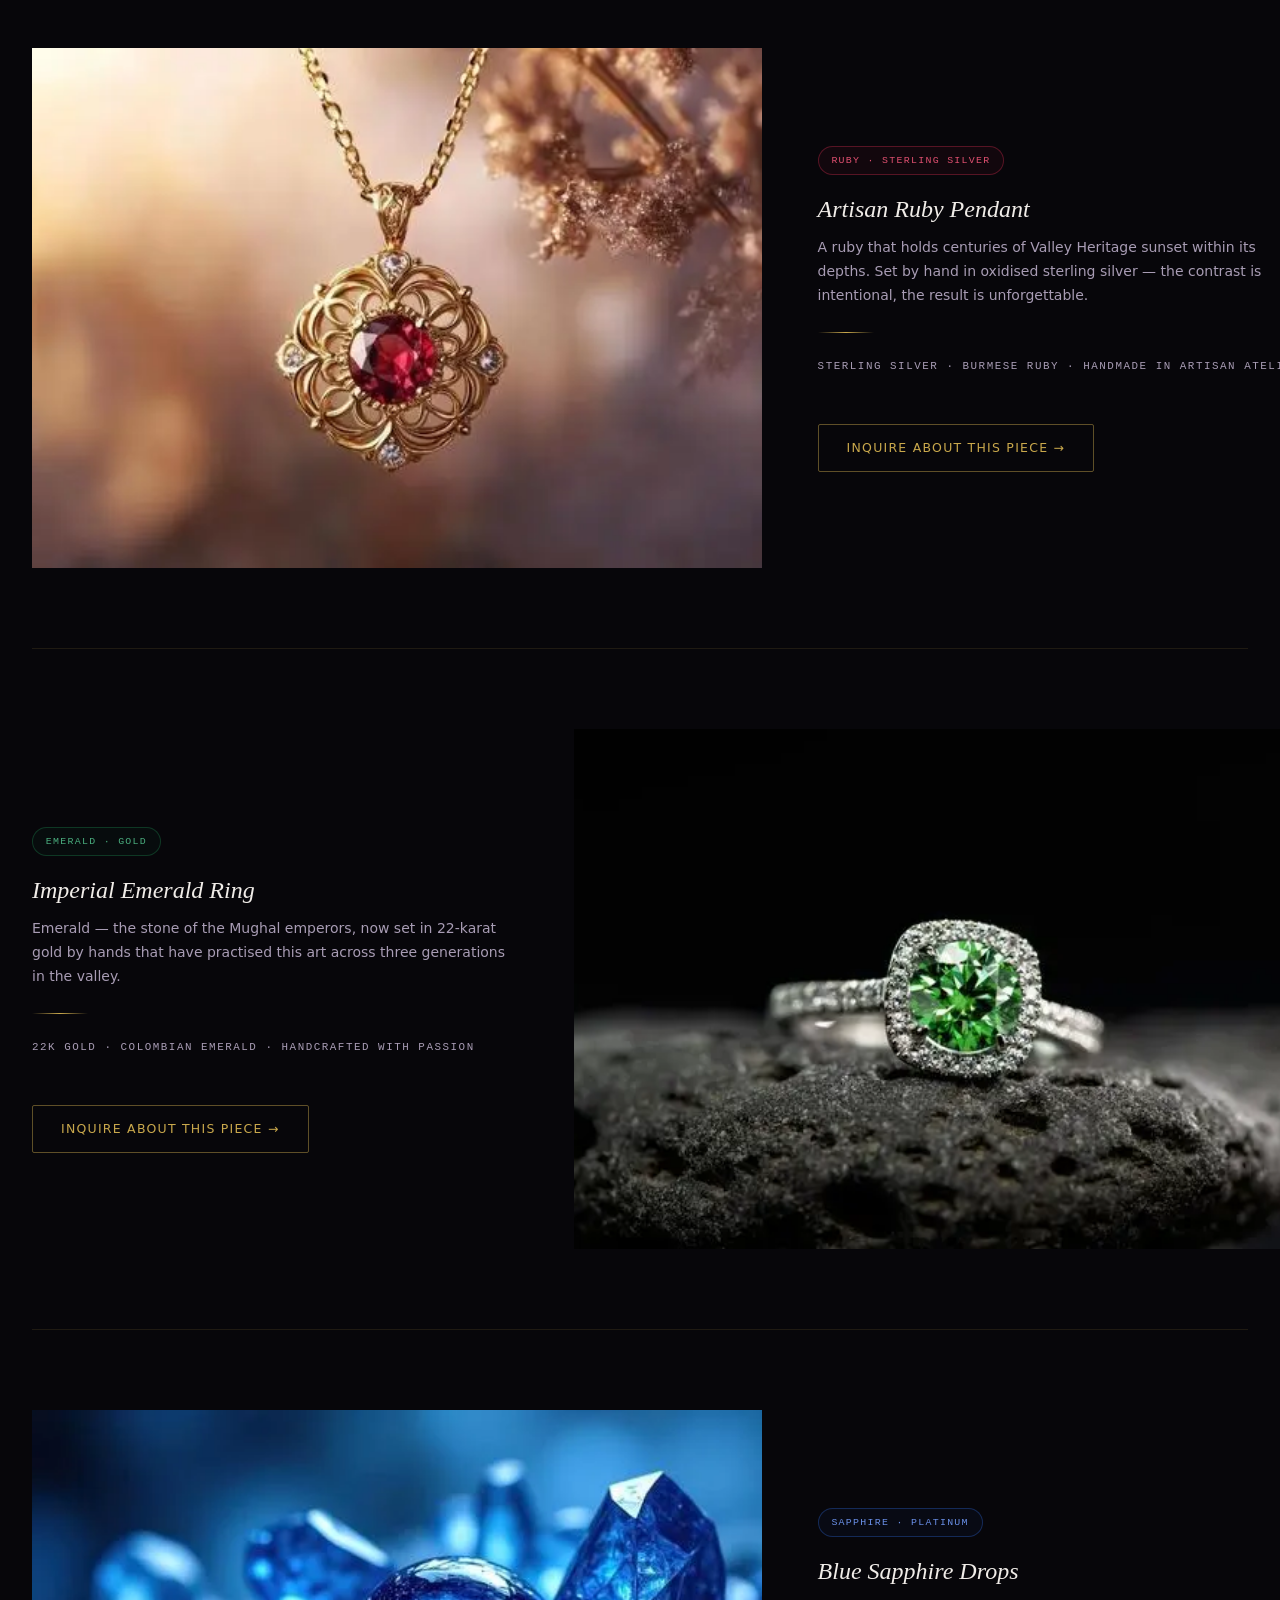
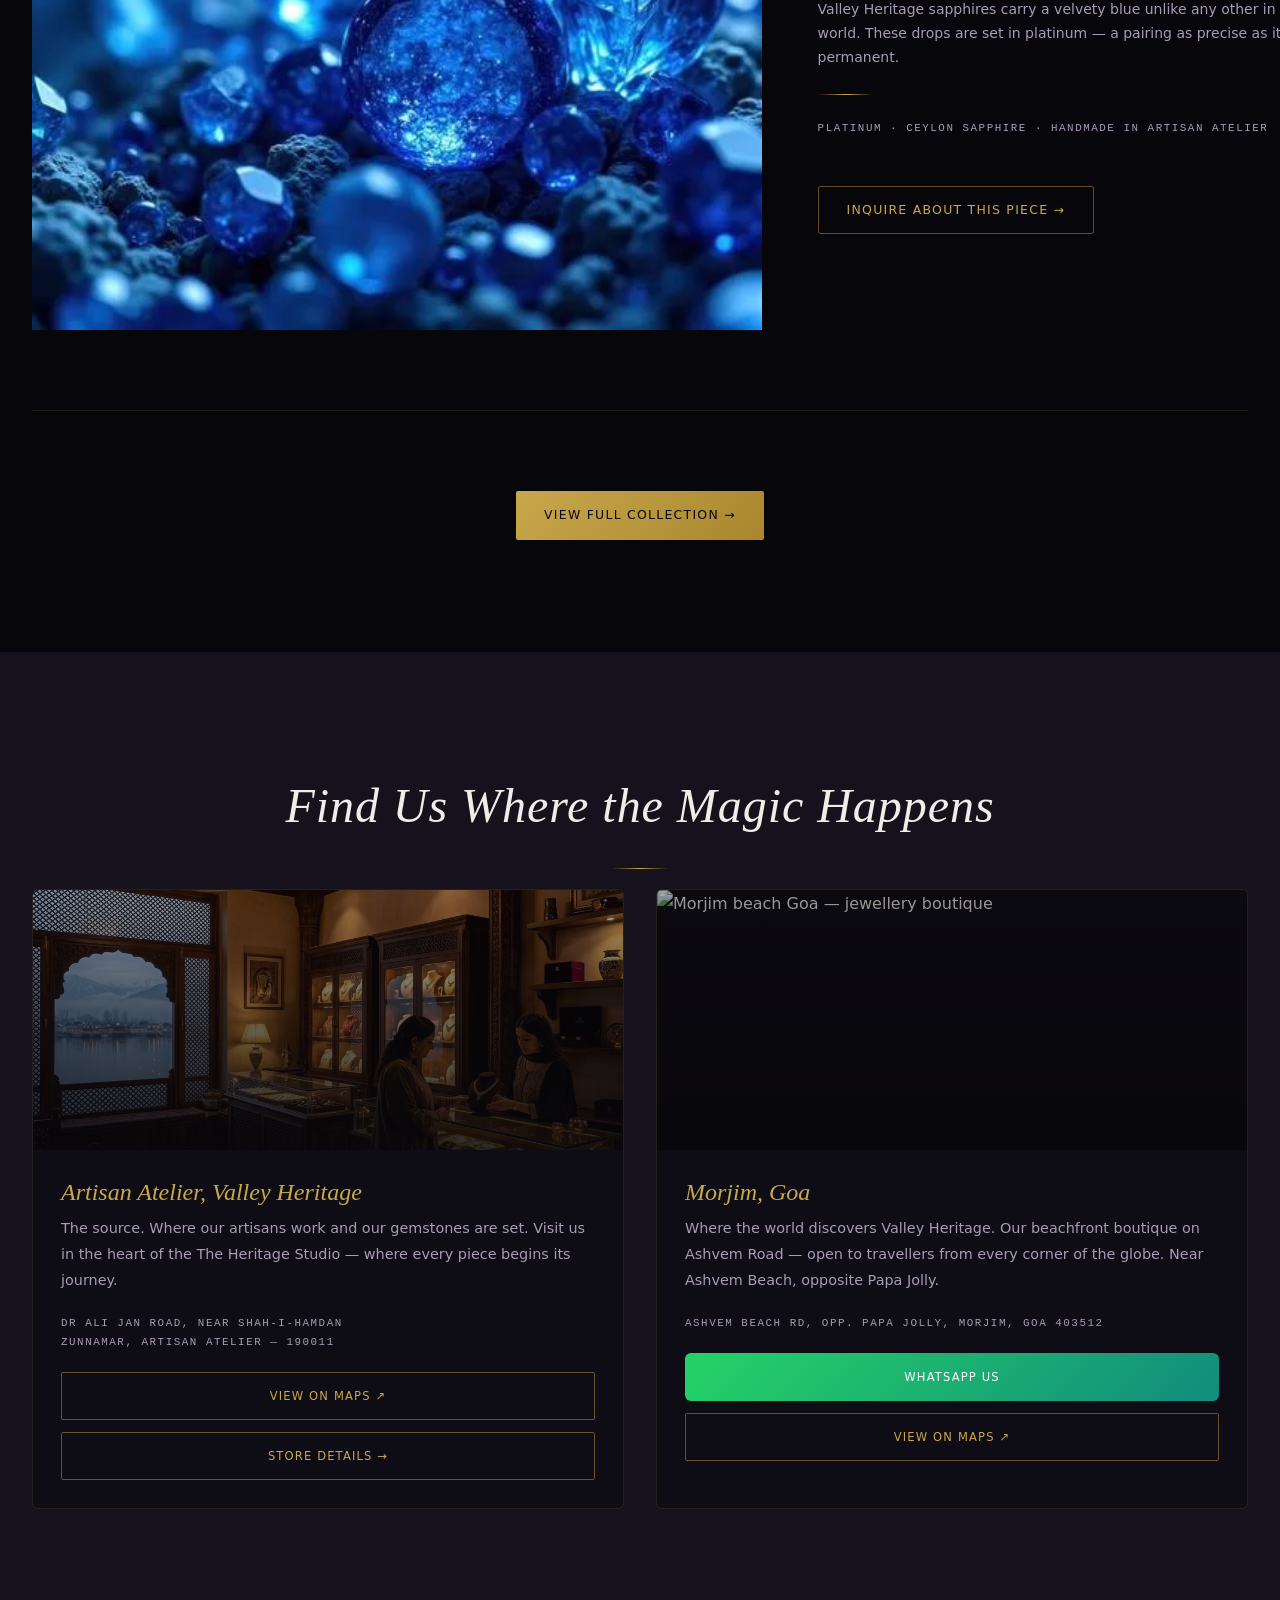
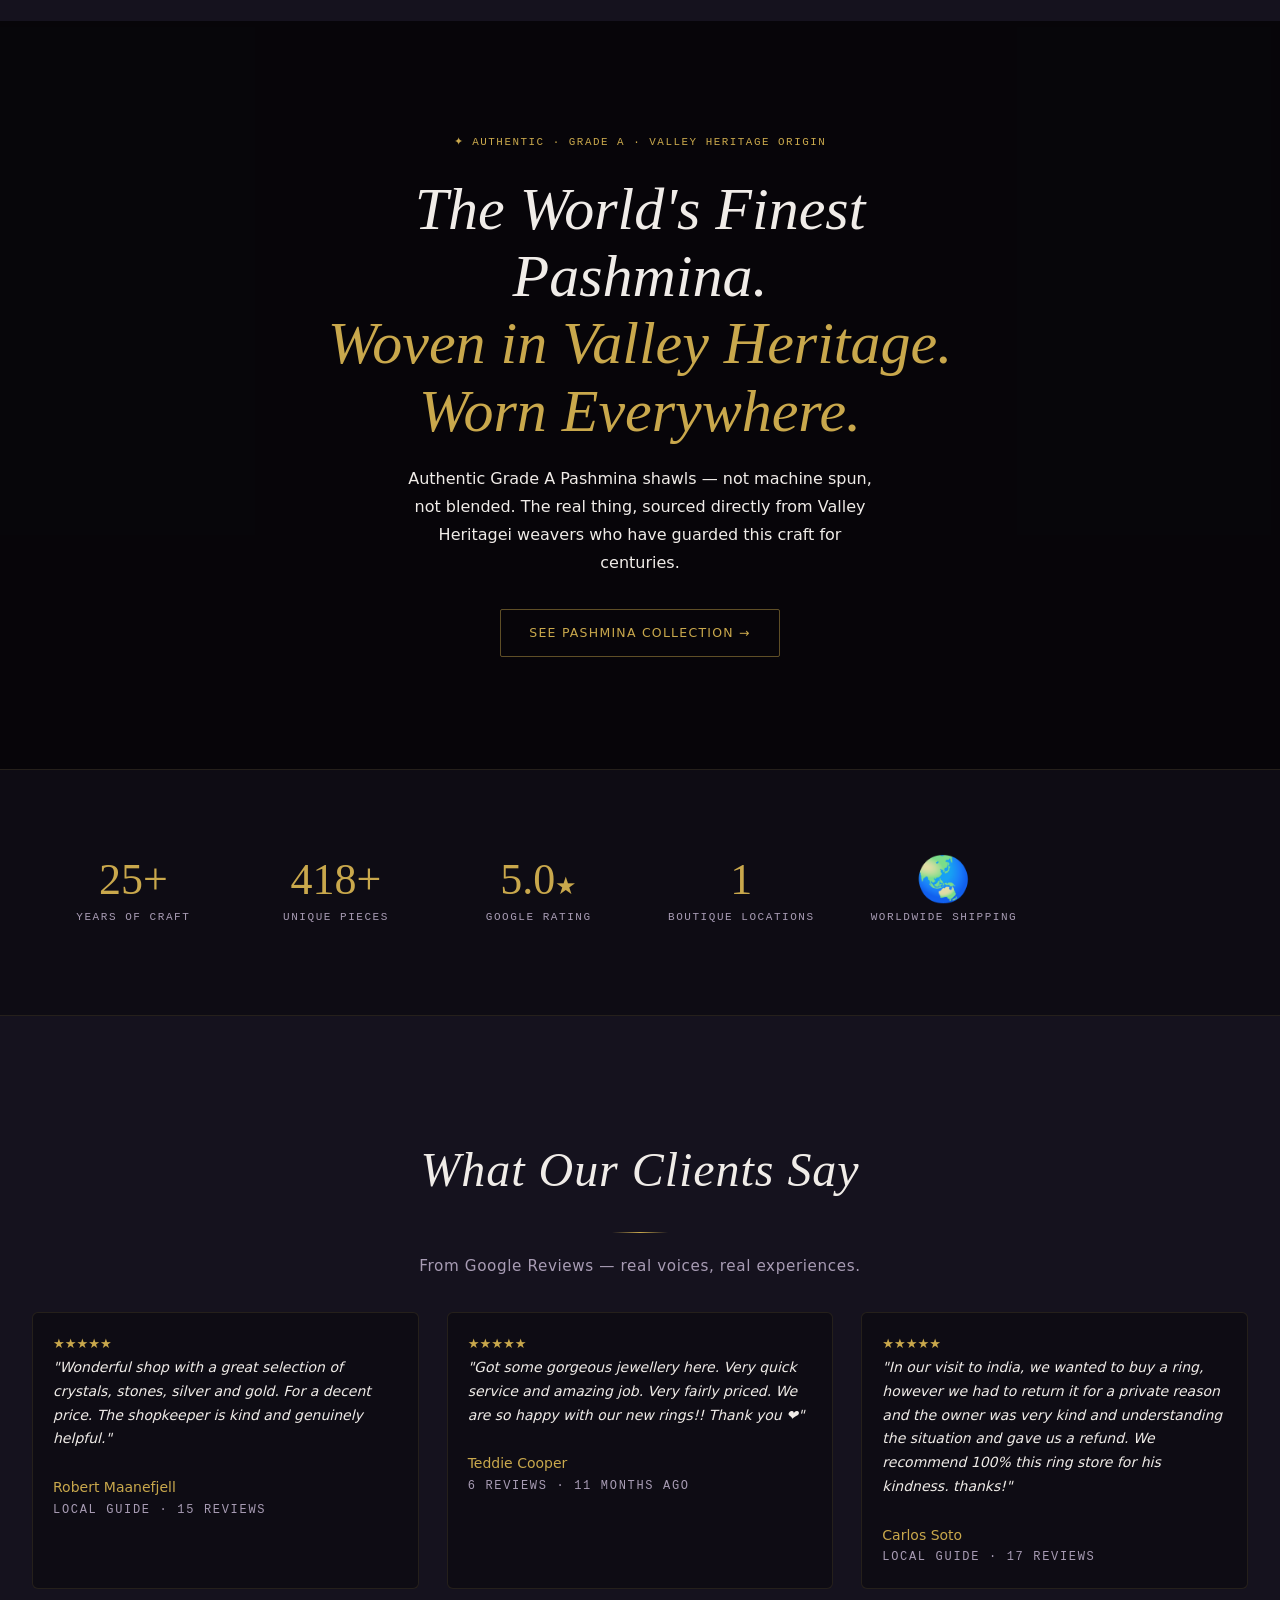
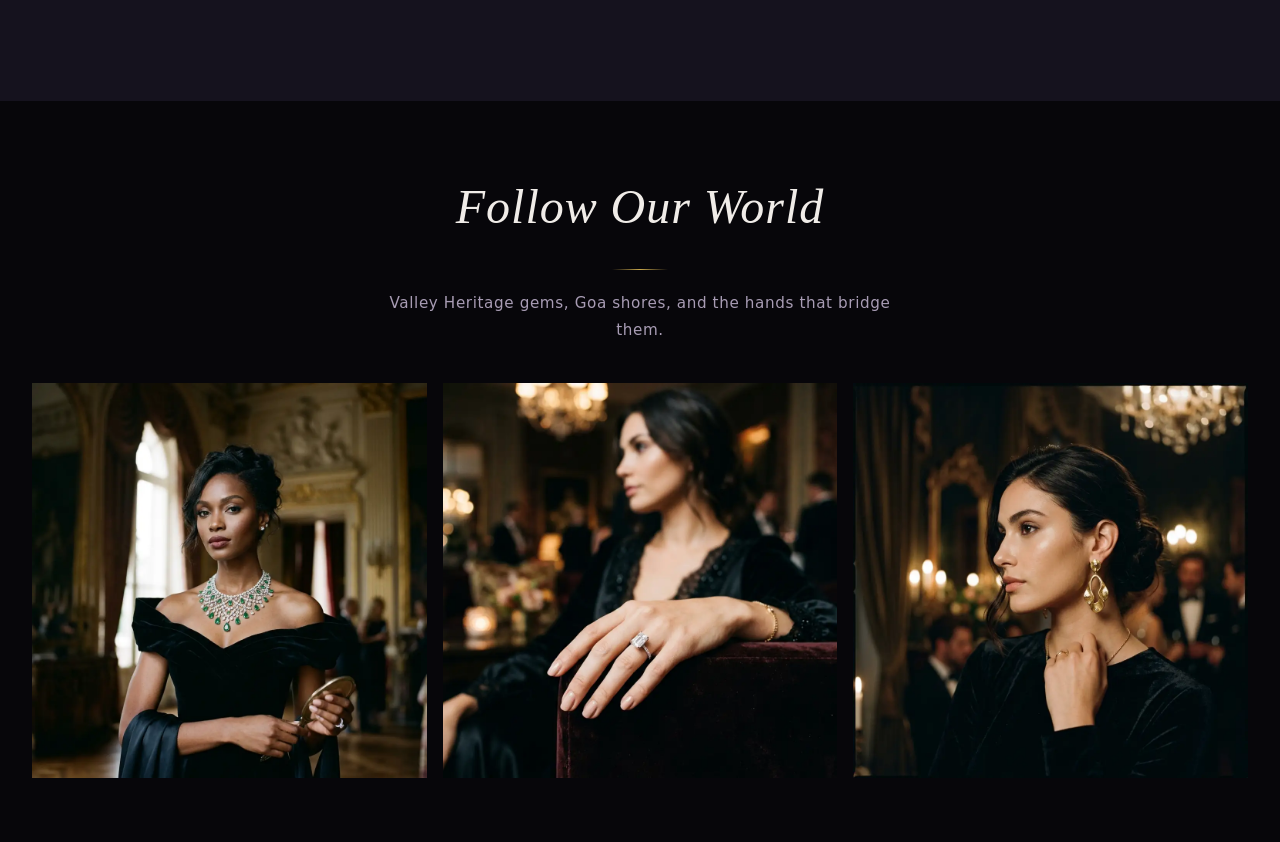
==== commit ae731e7a: "feat: complete 10-layer SEO and performance optimization audit. Migrated assets to WebP, implemented" ====
--- a/index.html
+++ b/index.html
@@ -1,374 +1,433 @@
 <!DOCTYPE html>
+
 <html lang="en">
-<head>
-  <meta charset="UTF-8">
-  <meta name="viewport" content="width=device-width, initial-scale=1.0">
-  <title>Exotic Collection | Valley Heritage Jewellery &amp; Pashmina | Artisan Atelier &amp; Morjim Goa</title>
-  <meta name="description" content="Handmade platinum, gold &amp; silver jewellery set with rubies, emeralds &amp; sapphires. Authentic Pashmina shawls. Two boutiques — Artisan Atelier, Valley Heritage &amp; Morjim, Goa. 5.0★ on Google.">
-  <meta name="keywords" content="Valley Heritage jewellery, handmade gemstone jewellery Goa, ruby jewellery India, authentic Pashmina, Morjim jewellery store, Artisan Atelier gems, platinum jewellery India, sapphire ring Valley Heritage, emerald pendant India">
-  <meta property="og:title" content="Exotic Collection | Handmade Valley Heritage Jewellery">
-  <meta property="og:description" content="Handcrafted gemstone jewellery from the Heart of Heritage. Available in Artisan Atelier &amp; Morjim, Goa.">
-  <meta property="og:type" content="website">
-  <link rel="canonical" href="https://exoticcollection.in/">
-  <link rel="stylesheet" href="css/design-system.css">
-  <link rel="stylesheet" href="css/home.css">
-  <script type="application/ld+json">
-  [
-    {
-      "@context": "https://schema.org",
-      "@type": "LocalBusiness",
-      "name": "Exotic Collection — Artisan Atelier",
-      "description": "Handmade platinum, gold and silver jewellery set with rubies, emeralds and sapphires. Authentic Pashmina shawl specialists.",
-      "telephone": "9881287132",
-      "address": { "@type": "PostalAddress", "streetAddress": "Dr Ali Jan Road, Near Shah-i-Hamdan, Zunnamar", "addressLocality": "Artisan Atelier", "addressRegion": "Jammu & Valley Heritage", "postalCode": "190011", "addressCountry": "IN" }, "alternateTelephone": "9881287132", "openingHours": "Mo-Sa 10:00-20:00",
-      "aggregateRating": { "@type": "AggregateRating", "ratingValue": "5.0", "reviewCount": "95" },
-      "url": "https://exoticcollection.in"
-    },
-    {
-      "@context": "https://schema.org",
-      "@type": "JewelryStore",
-      "name": "Exotic Collection — Morjim, Goa",
-      "description": "Handmade Valley Heritage gemstone jewellery and authentic Pashmina shawls. Beach boutique open to international travellers.",
-      "telephone": "9881287132",
-      "address": { "@type": "PostalAddress", "streetAddress": "Ashvem Beach Road, opp. Papa Jolly", "addressLocality": "Morjim", "addressRegion": "Goa", "postalCode": "403512", "addressCountry": "IN" },
-      "geo": { "@type": "GeoCoordinates", "latitude": "15.6404", "longitude": "73.7337" },
-      "openingHours": "Mo-Su 08:00-23:00",
-      "aggregateRating": { "@type": "AggregateRating", "ratingValue": "5.0", "reviewCount": "172" },
-      "url": "https://exoticcollection.in"
-    }
-  ]
-  </script>
-</head>
+<head><meta charset="utf-8"/><meta content="width=device-width, initial-scale=1.0" name="viewport"/><!-- 1. Preconnects -->
+<link href="https://fonts.googleapis.com" rel="preconnect"/>
+<link crossorigin="" href="https://fonts.gstatic.com" rel="preconnect"/><!-- 2. Preload hero image -->
+<link as="image" fetchpriority="high" href="https://images.unsplash.com/photo-1515562141207-7a88fb7ce338?w=1600&amp;q=80&amp;auto=format&amp;fit=crop" rel="preload"/><!-- 4. Non-critical CSS deferred -->
+<link href="css/design-system.css" media="print" onload="this.media='all'" rel="stylesheet"/>
+<noscript><link href="css/design-system.css" rel="stylesheet"/></noscript>
+<link href="css/home.css" media="print" onload="this.media='all'" rel="stylesheet"/>
+<noscript><link href="css/home.css" rel="stylesheet"/></noscript>
+<!-- 5. Primary SEO -->
+<meta http-equiv="Content-Security-Policy" content="default-src 'self'; img-src 'self' https: data: blob:; font-src 'self' https://fonts.gstatic.com; style-src 'self' 'unsafe-inline' https://fonts.googleapis.com; script-src 'self' 'unsafe-inline' 'unsafe-eval' https://www.googletagmanager.com; connect-src 'self' https://wa.me https://www.google-analytics.com; frame-src https://www.google.com https://maps.google.com;">
+  <title>Exotic Collection | Handmade Kashmir Jewellery &amp; Pashmina | Goa &amp; Srinagar</title>
+<meta content="Handmade platinum, gold &amp; silver jewellery set with rubies, emeralds &amp; sapphires. Authentic Pashmina shawls. Two stores — Morjim Goa &amp; Srinagar Kashmir." name="description"/>
+<meta content="index, follow" name="robots"/>
+<link href="https://exoticcollection.in/" rel="canonical"/>
+<meta content="#07060A" name="theme-color"/>
+<!-- 6. Open Graph -->
+<meta content="website" property="og:type"/>
+<meta content="Exotic Collection | Handmade Kashmir Jewellery &amp; Pashmina | Goa &amp; Srinagar" property="og:title"/>
+<meta content="Handmade platinum, gold &amp; silver jewellery set with rubies, emeralds &amp; sapphires. Authentic Pashmina shawls. Two stores — Morjim Goa &amp; Srinagar Kashmir." property="og:description"/>
+<meta content="https://exoticcollection.in/og-image.jpg" property="og:image"/>
+<meta content="1200" property="og:image:width"/>
+<meta content="630" property="og:image:height"/>
+<meta content="https://exoticcollection.in/" property="og:url"/>
+<meta content="Exotic Collection" property="og:site_name"/>
+<!-- 7. Twitter Card -->
+<meta content="summary_large_image" name="twitter:card"/>
+<meta content="Exotic Collection | Handmade Kashmir Jewellery &amp; Pashmina | Goa &amp; Srinagar" name="twitter:title"/>
+<meta content="https://exoticcollection.in/og-image.jpg" name="twitter:image"/>
+<!-- 8. Favicons -->
+<link href="favicon.ico" rel="icon" sizes="32x32"/>
+<link href="icon.svg" rel="icon" type="image/svg+xml"/>
+<link href="apple-touch-icon.png" rel="apple-touch-icon"/>
+<link href="manifest.json" rel="manifest"/>
+<!-- 9. Fonts -->
+<link href="https://fonts.googleapis.com/css2?family=Cormorant+Garamond:ital,wght@0,300;0,400;0,500;1,300;1,400;1,500&amp;family=DM+Sans:wght@300;400;500&amp;display=swap" rel="stylesheet"/>
+<script type="application/ld+json">[
+
+{
+  "@context": "https://schema.org",
+  "@type": "JewelryStore",
+  "name": "Exotic Collection",
+  "description": "Handmade platinum, gold and silver jewellery set with rubies, emeralds and sapphires. Authentic Pashmina shawl specialists.",
+  "url": "https://exoticcollection.in",
+  "telephone": "+919881287132",
+  "address": {
+    "@type": "PostalAddress",
+    "streetAddress": "Ashvem Beach Road, opp. Papa Jolly",
+    "addressLocality": "Morjim",
+    "addressRegion": "Goa",
+    "postalCode": "403512",
+    "addressCountry": "IN"
+  },
+  "geo": {
+    "@type": "GeoCoordinates",
+    "latitude": 15.6320,
+    "longitude": 73.7378
+  },
+  "openingHours": "Mo-Su 08:00-23:00",
+  "aggregateRating": {
+    "@type": "AggregateRating",
+    "ratingValue": "5.0",
+    "reviewCount": "172"
+  },
+  "priceRange": "₹₹₹",
+  "currenciesAccepted": "INR",
+  "paymentAccepted": "Cash, Credit Card",
+  "sameAs": ["https://wa.me/919881287132"]
+}
+,
+
+{
+  "@context": "https://schema.org",
+  "@type": "JewelryStore",
+  "name": "Exotic Collection",
+  "description": "Handmade platinum, gold and silver jewellery set with rubies, emeralds and sapphires. Authentic Pashmina shawl specialists.",
+  "url": "https://exoticcollection.in",
+  "telephone": "+919881287132",
+  "address": {
+    "@type": "PostalAddress",
+    "streetAddress": "Dr Ali Jan Road, Near Shah-i-Hamdan, Zunnamar",
+    "addressLocality": "Srinagar",
+    "addressRegion": "Jammu & Kashmir",
+    "postalCode": "190011",
+    "addressCountry": "IN"
+  },
+  "geo": {
+    "@type": "GeoCoordinates",
+    "latitude": 34.1030,
+    "longitude": 74.8010
+  },
+  "openingHours": "Mo-Sa 10:00-20:00",
+  "aggregateRating": {
+    "@type": "AggregateRating",
+    "ratingValue": "5.0",
+    "reviewCount": "95"
+  },
+  "priceRange": "₹₹₹",
+  "currenciesAccepted": "INR",
+  "paymentAccepted": "Cash, Credit Card",
+  "sameAs": ["https://wa.me/919881287132"]
+}
+
+]</script></head>
 <body>
-
+<a href="#main" class="skip-link" style="position: absolute; top: -100%; left: 16px; background: #C9A84C; color: #07060A; padding: 8px 16px; border-radius: 0 0 8px 8px; font-weight: 500; z-index: 10000; transition: top 0.2s;">Skip to main content</a>
+<div id="progress-bar" style="position: fixed; top: 0; left: 0; z-index: 9999; height: 2px; width: 0%; background: #C9A84C; transition: width 0.2s ease; will-change: width;"></div>
+<script>
+document.addEventListener('DOMContentLoaded', () => {
+  document.getElementById('progress-bar').style.width = '100%';
+  setTimeout(() => {
+    document.getElementById('progress-bar').style.opacity = '0';
+  }, 400);
+});
+</script>
 <!-- ░░ HERO SECTION ░░░░░░░░░░░░░░░░░░░░░░░░░░░░░░ -->
-<section class="hero" id="home" aria-label="Hero">
-  <div class="hero-bg hero-parallax"
-       style="background-image:url('https://images.unsplash.com/photo-1515562141207-7a88fb7ce338?w=1600&q=80&auto=format&fit=crop')">
-  </div>
-  <div class="hero-overlay"></div>
-  <div class="hero-content">
-    <div class="pill reveal" style="margin-bottom:1.75rem">✦ Handcrafted in Valley Heritage · Since 1995</div>
-    <h1 class="display-xl hero-h1 reveal reveal-delay-1">
-      Every Stone.<br class="hide-mobile">
-      Every Story.<br class="hide-mobile">
-      <em class="text-gold">One of a Kind.</em>
-    </h1>
-    <p class="hero-body reveal reveal-delay-2">
+<section aria-label="Hero" class="hero" id="home">
+<div class="hero-bg hero-parallax" style="background-image:url('https://images.unsplash.com/photo-1515562141207-7a88fb7ce338?w=1600&amp;q=80&amp;auto=format&amp;fit=crop')">
+</div>
+<div class="hero-overlay"></div>
+<div class="hero-content">
+<div class="pill reveal" style="margin-bottom:1.75rem">✦ Handcrafted in Valley Heritage · Since 1995</div>
+<p class="display-xl hero-h1 reveal reveal-delay-1" style="margin-bottom: 0.5rem; word-wrap: break-word;">
+      Every Stone.<br class="hide-mobile"/>
+      Every Story.<br class="hide-mobile"/>
+<em class="text-gold">One of a Kind.</em>
+</p>
+<h1 class="visually-hidden" style="position: absolute; width: 1px; height: 1px; padding: 0; margin: -1px; overflow: hidden; clip: rect(0, 0, 0, 0); border: 0;">Handmade Kashmir Jewellery — Rubies, Emeralds &amp; Sapphires in Gold, Silver &amp; Platinum</h1>
+<p class="hero-body reveal reveal-delay-2">
       From the gem-cutters of Artisan Atelier to the shores of Goa — we bring you handcrafted platinum, gold and silver jewellery set with genuine rubies, emeralds and sapphires. Each piece made by hand. Each piece made once.
     </p>
-    <div class="hero-ctas reveal reveal-delay-3">
-      <a href="collections.html" class="btn btn-gold">Explore Collections →</a>
-      <a href="stores.html#goa" class="btn btn-outline-gold">Visit Us in Goa ↓</a>
-    </div>
-  </div>
-  <div class="hero-scroll-indicator" aria-hidden="true">
-    <div class="scroll-chevron"></div>
-  </div>
-</section>
-
+<div class="hero-ctas reveal reveal-delay-3">
+<a class="btn btn-gold" href="collections.html">Explore Collections →</a>
+<a class="btn btn-outline-gold" href="stores.html#goa">Visit Us in Goa ↓</a>
+</div>
+</div>
+<div aria-hidden="true" class="hero-scroll-indicator">
+<div class="scroll-chevron"></div>
+</div>
+</section>
 <!-- ░░ PRODUCT CATEGORY BAR ░░░░░░░░░░░░░░░░░░░░░░░░░░ -->
-<section class="gem-bar section-sm" aria-label="Product Categories">
-  <div class="container">
-    <div class="gem-grid">
-
-      <a href="collections.html?cat=earrings" class="gem-card card reveal">
-        <div class="gem-card-img jewel-image-wrap">
-          <img src="img/earrings-stock.jpg" alt="Luxury Gemstone Earrings" loading="eager">
-          <div class="gem-card-overlay overlay-dark"></div>
-        </div>
-        <div class="gem-card-body">
-          <div class="gem-dot" style="background:var(--sapphire)"></div>
-          <div class="gem-name text-gold">Earrings</div>
-          <div class="gem-sub label-mono">Radiant Grace</div>
-        </div>
-      </a>
-
-      <a href="collections.html?cat=bracelets" class="gem-card card reveal reveal-delay-1">
-        <div class="gem-card-img jewel-image-wrap">
-          <img src="img/bracelets-stock.png" alt="Handcrafted Gemstone Bracelet" loading="eager">
-          <div class="gem-card-overlay overlay-dark"></div>
-        </div>
-        <div class="gem-card-body">
-          <div class="gem-dot" style="background:var(--ruby)"></div>
-          <div class="gem-name text-gold">Bracelets</div>
-          <div class="gem-sub label-mono">Hand-carved Beauty</div>
-        </div>
-      </a>
-
-      <a href="collections.html?cat=bangles" class="gem-card card reveal reveal-delay-2">
-        <div class="gem-card-img jewel-image-wrap">
-          <img src="img/bangles-stock.png" alt="Traditional Valley Heritage Bangles" loading="eager">
-          <div class="gem-card-overlay overlay-dark"></div>
-        </div>
-        <div class="gem-card-body">
-          <div class="gem-dot" style="background:var(--muted)"></div>
-          <div class="gem-name text-gold">Bangles</div>
-          <div class="gem-sub label-mono">Heritage Silver</div>
-        </div>
-      </a>
-
-      <a href="collections.html?cat=necklaces" class="gem-card card reveal reveal-delay-3">
-        <div class="gem-card-img jewel-image-wrap">
-          <img src="img/necklace-stock.jpg" alt="Statement Gemstone Necklace" loading="eager">
-          <div class="gem-card-overlay overlay-dark"></div>
-        </div>
-        <div class="gem-card-body">
-          <div class="gem-dot" style="background:var(--emerald)"></div>
-          <div class="gem-name text-gold">Necklaces</div>
-          <div class="gem-sub label-mono">Majestic Statement</div>
-        </div>
-      </a>
-
-      <a href="collections.html?cat=pendants" class="gem-card card reveal reveal-delay-4">
-        <div class="gem-card-img jewel-image-wrap">
-          <img src="img/pendants-stock.png" alt="Elegant Gemstone Pendant" loading="eager">
-          <div class="gem-card-overlay overlay-dark"></div>
-        </div>
-        <div class="gem-card-body">
-          <div class="gem-dot" style="background:var(--gold)"></div>
-          <div class="gem-name text-gold">Pendants</div>
-          <div class="gem-sub label-mono">Subtle Elegance</div>
-        </div>
-      </a>
-
-      <a href="collections.html?cat=rings" class="gem-card card reveal reveal-delay-5">
-        <div class="gem-card-img jewel-image-wrap">
-          <img src="https://images.unsplash.com/photo-1605100804763-247f67b3557e?w=400&q=75&auto=format&fit=crop" alt="Handmade Gemstone Ring" loading="eager">
-          <div class="gem-card-overlay overlay-dark"></div>
-        </div>
-        <div class="gem-card-body">
-          <div class="gem-dot" style="background:#8A6E2E"></div>
-          <div class="gem-name text-gold">Rings</div>
-          <div class="gem-sub label-mono">Eternal Promise</div>
-        </div>
-      </a>
-
-    </div>
-  </div>
+<section aria-label="Product Categories" class="gem-bar section-sm">
+<div class="container">
+<div class="gem-grid">
+<a class="gem-card card reveal" href="collections.html?cat=earrings">
+<div class="gem-card-img jewel-image-wrap">
+<picture><source srcset="img/earrings-stock.webp" type="image/webp"/><img alt="Luxury Gemstone Earrings" decoding="async" height="500" loading="eager" src="img/earrings-stock.jpg" width="500"/></picture>
+<div class="gem-card-overlay overlay-dark"></div>
+</div>
+<div class="gem-card-body">
+<div class="gem-dot" style="background:var(--sapphire)"></div>
+<div class="gem-name text-gold">Earrings</div>
+<div class="gem-sub label-mono">Radiant Grace</div>
+</div>
+</a>
+<a class="gem-card card reveal reveal-delay-1" href="collections.html?cat=bracelets">
+<div class="gem-card-img jewel-image-wrap">
+<picture><source srcset="img/bracelets-stock.webp" type="image/webp"/><img alt="Handcrafted Gemstone Bracelet" decoding="async" height="800" loading="eager" src="img/bracelets-stock.png" width="800"/></picture>
+<div class="gem-card-overlay overlay-dark"></div>
+</div>
+<div class="gem-card-body">
+<div class="gem-dot" style="background:var(--ruby)"></div>
+<div class="gem-name text-gold">Bracelets</div>
+<div class="gem-sub label-mono">Hand-carved Beauty</div>
+</div>
+</a>
+<a class="gem-card card reveal reveal-delay-2" href="collections.html?cat=bangles">
+<div class="gem-card-img jewel-image-wrap">
+<picture><source srcset="img/bangles-stock.webp" type="image/webp"/><img alt="Traditional Valley Heritage Bangles" decoding="async" height="800" loading="eager" src="img/bangles-stock.png" width="800"/></picture>
+<div class="gem-card-overlay overlay-dark"></div>
+</div>
+<div class="gem-card-body">
+<div class="gem-dot" style="background:var(--muted)"></div>
+<div class="gem-name text-gold">Bangles</div>
+<div class="gem-sub label-mono">Heritage Silver</div>
+</div>
+</a>
+<a class="gem-card card reveal reveal-delay-3" href="collections.html?cat=necklaces">
+<div class="gem-card-img jewel-image-wrap">
+<picture><source srcset="img/necklace-stock.webp" type="image/webp"/><img alt="Statement Gemstone Necklace" decoding="async" height="800" loading="eager" src="img/necklace-stock.jpg" width="800"/></picture>
+<div class="gem-card-overlay overlay-dark"></div>
+</div>
+<div class="gem-card-body">
+<div class="gem-dot" style="background:var(--emerald)"></div>
+<div class="gem-name text-gold">Necklaces</div>
+<div class="gem-sub label-mono">Majestic Statement</div>
+</div>
+</a>
+<a class="gem-card card reveal reveal-delay-4" href="collections.html?cat=pendants">
+<div class="gem-card-img jewel-image-wrap">
+<picture><source srcset="img/pendants-stock.webp" type="image/webp"/><img alt="Elegant Gemstone Pendant" decoding="async" height="800" loading="eager" src="img/pendants-stock.png" width="800"/></picture>
+<div class="gem-card-overlay overlay-dark"></div>
+</div>
+<div class="gem-card-body">
+<div class="gem-dot" style="background:var(--gold)"></div>
+<div class="gem-name text-gold">Pendants</div>
+<div class="gem-sub label-mono">Subtle Elegance</div>
+</div>
+</a>
+<a class="gem-card card reveal reveal-delay-5" href="collections.html?cat=rings">
+<div class="gem-card-img jewel-image-wrap">
+<img alt="Handmade Gemstone Ring" loading="eager" src="https://images.unsplash.com/photo-1605100804763-247f67b3557e?w=400&amp;q=75&amp;auto=format&amp;fit=crop"/>
+<div class="gem-card-overlay overlay-dark"></div>
+</div>
+<div class="gem-card-body">
+<div class="gem-dot" style="background:#8A6E2E"></div>
+<div class="gem-name text-gold">Rings</div>
+<div class="gem-sub label-mono">Eternal Promise</div>
+</div>
+</a>
+</div>
+</div>
 </section>
 <!-- ░░ FEATURED COLLECTION ░░░░░░░░░░░░░░░░░░░░░░░ -->
-<section class="section featured-collection" id="collections" aria-label="Featured Collection">
-  <div class="container">
-    <div class="section-header reveal">
-      <h2 class="section-title">The Collection</h2>
-      <div class="gold-divider"></div>
-      <p class="section-subtitle">Each piece is made once. When it's gone, it's gone.</p>
-    </div>
-
-    <!-- Piece 1: Image Left -->
-    <div class="featured-row reveal" style="margin-top:4rem">
-      <div class="featured-img jewel-image-wrap">
-        <img src="img/ruby-pendant-stock.jpg" loading="eager" alt="Artisan Ruby Pendant — sterling silver with genuine ruby " loading="eager">
-        <div class="featured-img-badge pill pill-ruby">One of a Kind</div>
-      </div>
-      <div class="featured-details">
-        <span class="pill pill-ruby" style="margin-bottom:1.25rem">Ruby · Sterling Silver</span>
-        <h3 class="display-md" style="margin-bottom:0.75rem">Artisan Ruby Pendant</h3>
-        <p class="featured-story">A ruby that holds centuries of Valley Heritage sunset within its depths. Set by hand in oxidised sterling silver — the contrast is intentional, the result is unforgettable.</p>
-        <div class="gold-divider gold-divider-left" style="margin:1.5rem 0"></div>
-        <div class="label-mono" style="margin-bottom:1.5rem">Sterling Silver · Burmese Ruby · Handmade in Artisan Atelier</div>
-        <a href="https://wa.me/919881287132?text=Hello%2C+I%27m+interested+in+the+Artisan Atelier+Ruby+Pendant+from+your+collection." target="_blank" rel="noopener" class="btn btn-outline-gold">Inquire About This Piece →</a>
-      </div>
-    </div>
-
-    <!-- Piece 2: Image Right -->
-    <div class="featured-row featured-row-reverse reveal">
-      <div class="featured-details">
-        <span class="pill pill-emerald" style="margin-bottom:1.25rem">Emerald · Gold</span>
-        <h3 class="display-md" style="margin-bottom:0.75rem">Imperial Emerald Ring</h3>
-        <p class="featured-story">Emerald — the stone of the Mughal emperors, now set in 22-karat gold by hands that have practised this art across three generations in the valley.</p>
-        <div class="gold-divider gold-divider-left" style="margin:1.5rem 0"></div>
-        <div class="label-mono" style="margin-bottom:1.5rem">22k Gold · Colombian Emerald · Handcrafted with Passion</div>
-        <a href="https://wa.me/919881287132?text=Hello%2C+I%27m+interested+in+the+Valley Heritage+Emerald+Ring+from+your+collection." target="_blank" rel="noopener" class="btn btn-outline-gold">Inquire About This Piece →</a>
-      </div>
-      <div class="featured-img jewel-image-wrap">
-        <img src="img/emerald-ring-stock.jpg" loading="eager" alt="Imperial Emerald Ring — 22k gold with Colombian emerald " loading="eager">
-        <div class="featured-img-badge pill pill-emerald">One of a Kind</div>
-      </div>
-    </div>
-
-    <!-- Piece 3: Image Left -->
-    <div class="featured-row reveal">
-      <div class="featured-img jewel-image-wrap">
-        <img src="img/sapphires-stock.jpg" loading="eager" alt="Rough Blue Sapphires — authentic gemstone sourcing" loading="eager">
-        <div class="featured-img-badge pill pill-sapphire">One of a Kind</div>
-      </div>
-      <div class="featured-details">
-        <span class="pill pill-sapphire" style="margin-bottom:1.25rem">Sapphire · Platinum</span>
-        <h3 class="display-md" style="margin-bottom:0.75rem">Blue Sapphire Drops</h3>
-        <p class="featured-story">Valley Heritage sapphires carry a velvety blue unlike any other in the world. These drops are set in platinum — a pairing as precise as it is permanent.</p>
-        <div class="gold-divider gold-divider-left" style="margin:1.5rem 0"></div>
-        <div class="label-mono" style="margin-bottom:1.5rem">Platinum · Ceylon Sapphire · Handmade in Artisan Atelier</div>
-        <a href="https://wa.me/919881287132?text=Hello%2C+I%27m+interested+in+the+Blue+Sapphire+Drops+from+your+collection." target="_blank" rel="noopener" class="btn btn-outline-gold">Inquire About This Piece →</a>
-      </div>
-    </div>
-
-    <div class="text-center reveal" style="margin-top:3.5rem">
-      <a href="collections.html" class="btn btn-gold">View Full Collection →</a>
-    </div>
-  </div>
-</section>
-
+<section aria-label="Featured Collection" class="section featured-collection" id="collections">
+<div class="container">
+<div class="section-header reveal">
+<h2 class="section-title">The Collection</h2>
+<div class="gold-divider"></div>
+<p class="section-subtitle">Each piece is made once. When it's gone, it's gone.</p>
+</div>
+<!-- Piece 1: Image Left -->
+<div class="featured-row reveal" style="margin-top:4rem">
+<div class="featured-img jewel-image-wrap">
+<picture><source srcset="img/ruby-pendant-stock.webp" type="image/webp"/><img alt="Artisan Ruby Pendant — sterling silver with genuine ruby " decoding="async" height="350" loading="eager" src="img/ruby-pendant-stock.jpg" width="625"/></picture>
+<div class="featured-img-badge pill pill-ruby">One of a Kind</div>
+</div>
+<div class="featured-details">
+<span class="pill pill-ruby" style="margin-bottom:1.25rem">Ruby · Sterling Silver</span>
+<h3 class="display-md" style="margin-bottom:0.75rem">Artisan Ruby Pendant</h3>
+<p class="featured-story">A ruby that holds centuries of Valley Heritage sunset within its depths. Set by hand in oxidised sterling silver — the contrast is intentional, the result is unforgettable.</p>
+<div class="gold-divider gold-divider-left" style="margin:1.5rem 0"></div>
+<div class="label-mono" style="margin-bottom:1.5rem">Sterling Silver · Burmese Ruby · Handmade in Artisan Atelier</div>
+<a class="btn btn-outline-gold" href="https://wa.me/919881287132?text=Hello%2C+I%27m+interested+in+the+Artisan Atelier+Ruby+Pendant+from+your+collection." rel="noopener" target="_blank">Inquire About This Piece →</a>
+</div>
+</div>
+<!-- Piece 2: Image Right -->
+<div class="featured-row featured-row-reverse reveal">
+<div class="featured-details">
+<span class="pill pill-emerald" style="margin-bottom:1.25rem">Emerald · Gold</span>
+<h3 class="display-md" style="margin-bottom:0.75rem">Imperial Emerald Ring</h3>
+<p class="featured-story">Emerald — the stone of the Mughal emperors, now set in 22-karat gold by hands that have practised this art across three generations in the valley.</p>
+<div class="gold-divider gold-divider-left" style="margin:1.5rem 0"></div>
+<div class="label-mono" style="margin-bottom:1.5rem">22k Gold · Colombian Emerald · Handcrafted with Passion</div>
+<a class="btn btn-outline-gold" href="https://wa.me/919881287132?text=Hello%2C+I%27m+interested+in+the+Valley Heritage+Emerald+Ring+from+your+collection." rel="noopener" target="_blank">Inquire About This Piece →</a>
+</div>
+<div class="featured-img jewel-image-wrap">
+<picture><source srcset="img/emerald-ring-stock.webp" type="image/webp"/><img alt="Imperial Emerald Ring — 22k gold with Colombian emerald " decoding="async" height="360" loading="eager" src="img/emerald-ring-stock.jpg" width="540"/></picture>
+<div class="featured-img-badge pill pill-emerald">One of a Kind</div>
+</div>
+</div>
+<!-- Piece 3: Image Left -->
+<div class="featured-row reveal">
+<div class="featured-img jewel-image-wrap">
+<picture><source srcset="img/sapphires-stock.webp" type="image/webp"/><img alt="Rough Blue Sapphires — authentic gemstone sourcing" decoding="async" height="350" loading="eager" src="img/sapphires-stock.jpg" width="622"/></picture>
+<div class="featured-img-badge pill pill-sapphire">One of a Kind</div>
+</div>
+<div class="featured-details">
+<span class="pill pill-sapphire" style="margin-bottom:1.25rem">Sapphire · Platinum</span>
+<h3 class="display-md" style="margin-bottom:0.75rem">Blue Sapphire Drops</h3>
+<p class="featured-story">Valley Heritage sapphires carry a velvety blue unlike any other in the world. These drops are set in platinum — a pairing as precise as it is permanent.</p>
+<div class="gold-divider gold-divider-left" style="margin:1.5rem 0"></div>
+<div class="label-mono" style="margin-bottom:1.5rem">Platinum · Ceylon Sapphire · Handmade in Artisan Atelier</div>
+<a class="btn btn-outline-gold" href="https://wa.me/919881287132?text=Hello%2C+I%27m+interested+in+the+Blue+Sapphire+Drops+from+your+collection." rel="noopener" target="_blank">Inquire About This Piece →</a>
+</div>
+</div>
+<div class="text-center reveal" style="margin-top:3.5rem">
+<a class="btn btn-gold" href="collections.html">View Full Collection →</a>
+</div>
+</div>
+</section>
 <!-- ░░ TWO LOCATIONS ░░░░░░░░░░░░░░░░░░░░░░░░░░░░░░ -->
-<section class="section locations-section" aria-label="Our Stores">
-  <div class="container">
-    <div class="section-header reveal">
-      <h2 class="section-title">Find Us Where the Magic Happens</h2>
-      <div class="gold-divider"></div>
-    </div>
-    <div class="locations-grid">
-      <!-- Valley Heritage -->
-      <div class="location-card card reveal">
-        <div class="location-img jewel-image-wrap">
-          <img src="img/heritage-studio.png" alt="The Heritage Studio — Artisan Atelier store" loading="eager">
-          <div class="overlay-dark"></div>
-          <div class="location-img-label">
-            <div class="label-mono" style="color:var(--gold)">✦ The Source</div>
-          </div>
-        </div>
-        <div class="location-body">
-          <h3 class="display-md" style="color:var(--gold);margin-bottom:.6rem">Artisan Atelier, Valley Heritage</h3>
-          <p style="font-size:.9rem;color:var(--muted);line-height:1.8;margin-bottom:1.25rem">The source. Where our artisans work and our gemstones are set. Visit us in the heart of the The Heritage Studio — where every piece begins its journey.</p>
-          <div class="label-mono" style="margin-bottom:.6rem">Dr Ali Jan Road, Near Shah-i-Hamdan<br class="hide-mobile">Zunnamar, Artisan Atelier — 190011</div>
-          <div style="display:flex;gap:.75rem;flex-wrap:wrap;margin-top:1.25rem">
-            <a href="https://maps.google.com/?q=Dr+Ali+Jan+Road+Zunnamar+Artisan Atelier+Valley Heritage" target="_blank" rel="noopener" class="btn btn-outline-gold" style="font-size:.72rem;padding:.65rem 1.25rem">View on Maps ↗</a>
-            <a href="stores.html" class="btn btn-outline-gold" style="font-size:.72rem;padding:.65rem 1.25rem">Store Details →</a>
-          </div>
-        </div>
-      </div>
-      <!-- Goa -->
-      <div class="location-card card reveal reveal-delay-2">
-        <div class="location-img jewel-image-wrap">
-          <img src="https://images.unsplash.com/photo-1512343879784-a960bf40e7f2?w=800&q=75&auto=format&fit=crop" alt="Morjim beach Goa — jewellery boutique" loading="eager">
-          <div class="overlay-dark"></div>
-          <div class="location-img-label">
-            <div class="label-mono" style="color:var(--gold)">✦ Open Today: 8am – 11pm</div>
-          </div>
-        </div>
-        <div class="location-body">
-          <h3 class="display-md" style="color:var(--gold);margin-bottom:.6rem">Morjim, Goa</h3>
-          <p style="font-size:.9rem;color:var(--muted);line-height:1.8;margin-bottom:1.25rem">Where the world discovers Valley Heritage. Our beachfront boutique on Ashvem Road — open to travellers from every corner of the globe. Near Ashvem Beach, opposite Papa Jolly.</p>
-          <div class="label-mono" style="margin-bottom:.6rem">Ashvem Beach Rd, opp. Papa Jolly, Morjim, Goa 403512</div>
-          <div style="display:flex;gap:.75rem;flex-wrap:wrap;margin-top:1.25rem">
-            <a href="https://wa.me/919881287132?text=Hello%2C+I%27d+like+to+visit+your+Goa+store.+Can+you+share+details%3F" target="_blank" rel="noopener" class="btn btn-whatsapp" style="font-size:.72rem;padding:.65rem 1.25rem">WhatsApp Us</a>
-            <a href="https://maps.google.com/?q=Ashvem+Beach+Road+Morjim+Goa" target="_blank" rel="noopener" class="btn btn-outline-gold" style="font-size:.72rem;padding:.65rem 1.25rem">View on Maps ↗</a>
-          </div>
-        </div>
-      </div>
-    </div>
-  </div>
-</section>
-
+<section aria-label="Our Stores" class="section locations-section">
+<div class="container">
+<div class="section-header reveal">
+<h2 class="section-title">Find Us Where the Magic Happens</h2>
+<div class="gold-divider"></div>
+</div>
+<div class="locations-grid">
+<!-- Valley Heritage -->
+<div class="location-card card reveal">
+<div class="location-img jewel-image-wrap">
+<picture><source srcset="img/heritage-studio.webp" type="image/webp"/><img alt="The Heritage Studio — Artisan Atelier store" decoding="async" height="1024" loading="eager" src="img/heritage-studio.png" width="1024"/></picture>
+<div class="overlay-dark"></div>
+<div class="location-img-label">
+<div class="label-mono" style="color:var(--gold)">✦ The Source</div>
+</div>
+</div>
+<div class="location-body">
+<h3 class="display-md" style="color:var(--gold);margin-bottom:.6rem">Artisan Atelier, Valley Heritage</h3>
+<p style="font-size:.9rem;color:var(--muted);line-height:1.8;margin-bottom:1.25rem">The source. Where our artisans work and our gemstones are set. Visit us in the heart of the The Heritage Studio — where every piece begins its journey.</p>
+<div class="label-mono" style="margin-bottom:.6rem">Dr Ali Jan Road, Near Shah-i-Hamdan<br class="hide-mobile"/>Zunnamar, Artisan Atelier — 190011</div>
+<div style="display:flex;gap:.75rem;flex-wrap:wrap;margin-top:1.25rem">
+<a class="btn btn-outline-gold" href="https://maps.google.com/?q=Dr+Ali+Jan+Road+Zunnamar+Artisan Atelier+Valley Heritage" rel="noopener" style="font-size:.72rem;padding:.65rem 1.25rem" target="_blank">View on Maps ↗</a>
+<a class="btn btn-outline-gold" href="stores.html" style="font-size:.72rem;padding:.65rem 1.25rem">Store Details →</a>
+</div>
+</div>
+</div>
+<!-- Goa -->
+<div class="location-card card reveal reveal-delay-2">
+<div class="location-img jewel-image-wrap">
+<img alt="Morjim beach Goa — jewellery boutique" loading="eager" src="https://images.unsplash.com/photo-1512343879784-a960bf40e7f2?w=800&amp;q=75&amp;auto=format&amp;fit=crop"/>
+<div class="overlay-dark"></div>
+<div class="location-img-label">
+<div class="label-mono" style="color:var(--gold)">✦ Open Today: 8am – 11pm</div>
+</div>
+</div>
+<div class="location-body">
+<h3 class="display-md" style="color:var(--gold);margin-bottom:.6rem">Morjim, Goa</h3>
+<p style="font-size:.9rem;color:var(--muted);line-height:1.8;margin-bottom:1.25rem">Where the world discovers Valley Heritage. Our beachfront boutique on Ashvem Road — open to travellers from every corner of the globe. Near Ashvem Beach, opposite Papa Jolly.</p>
+<div class="label-mono" style="margin-bottom:.6rem">Ashvem Beach Rd, opp. Papa Jolly, Morjim, Goa 403512</div>
+<div style="display:flex;gap:.75rem;flex-wrap:wrap;margin-top:1.25rem">
+<a class="btn btn-whatsapp" href="https://wa.me/919881287132?text=Hello%2C+I%27d+like+to+visit+your+Goa+store.+Can+you+share+details%3F" rel="noopener" style="font-size:.72rem;padding:.65rem 1.25rem" target="_blank">WhatsApp Us</a>
+<a class="btn btn-outline-gold" href="https://maps.google.com/?q=Ashvem+Beach+Road+Morjim+Goa" rel="noopener" style="font-size:.72rem;padding:.65rem 1.25rem" target="_blank">View on Maps ↗</a>
+</div>
+</div>
+</div>
+</div>
+</div>
+</section>
 <!-- ░░ PASHMINA FEATURE ░░░░░░░░░░░░░░░░░░░░░░░░░░░ -->
-<section class="pashmina-band" aria-label="Pashmina Collection">
-  <div class="pashmina-bg" style="background-image:url('https://images.unsplash.com/photo-1613521973937-efce9c027fd6?w=1400&q=80&auto=format&fit=crop')"></div>
-  <div class="pashmina-overlay"></div>
-  <div class="pashmina-content reveal">
-    <div class="label-mono" style="color:var(--gold);margin-bottom:1.5rem">✦ Authentic · Grade A · Valley Heritage Origin</div>
-    <h2 class="display-lg" style="color:var(--pearl);margin-bottom:1.25rem;text-align:center">
-      The World's Finest Pashmina.<br class="hide-mobile">
-      <em class="text-gold">Woven in Valley Heritage. Worn Everywhere.</em>
-    </h2>
-    <p class="pashmina-sub">Authentic Grade A Pashmina shawls — not machine spun, not blended. The real thing, sourced directly from Valley Heritagei weavers who have guarded this craft for centuries.</p>
-    <a href="pashmina.html" class="btn btn-outline-gold" style="margin-top:2rem">See Pashmina Collection →</a>
-  </div>
-</section>
-
+<section aria-label="Pashmina Collection" class="pashmina-band">
+<div class="pashmina-bg" style="background-image:url('https://images.unsplash.com/photo-1613521973937-efce9c027fd6?w=1400&amp;q=80&amp;auto=format&amp;fit=crop')"></div>
+<div class="pashmina-overlay"></div>
+<div class="pashmina-content reveal">
+<div class="label-mono" style="color:var(--gold);margin-bottom:1.5rem">✦ Authentic · Grade A · Valley Heritage Origin</div>
+<h2 class="display-lg" style="color:var(--pearl);margin-bottom:1.25rem;text-align:center">
+      The World's Finest Pashmina.<br class="hide-mobile"/>
+<em class="text-gold">Woven in Valley Heritage. Worn Everywhere.</em>
+</h2>
+<p class="pashmina-sub">Authentic Grade A Pashmina shawls — not machine spun, not blended. The real thing, sourced directly from Valley Heritagei weavers who have guarded this craft for centuries.</p>
+<a class="btn btn-outline-gold" href="pashmina.html" style="margin-top:2rem">See Pashmina Collection →</a>
+</div>
+</section>
 <!-- ░░ STATS ROW ░░░░░░░░░░░░░░░░░░░░░░░░░░░░░░░░░░ -->
-<section class="stats-section section-sm" aria-label="Credentials">
-  <div class="container">
-    <div class="stats-grid">
-      <div class="stat-item reveal">
-        <div class="stat-number text-gold"><span data-count="30" data-suffix="+">30+</span></div>
-        <div class="stat-label label-mono">Years of Craft</div>
-      </div>
-      <div class="stat-item reveal reveal-delay-1">
-        <div class="stat-number text-gold"><span data-count="500" data-suffix="+">500+</span></div>
-        <div class="stat-label label-mono">Unique Pieces</div>
-      </div>
-      <div class="stat-item reveal reveal-delay-2">
-        <div class="stat-number text-gold">5.0<span style="font-size:1.5rem">★</span></div>
-        <div class="stat-label label-mono">Google Rating</div>
-      </div>
-      <div class="stat-item reveal reveal-delay-3">
-        <div class="stat-number text-gold"><span data-count="2">2</span></div>
-        <div class="stat-label label-mono">Boutique Locations</div>
-      </div>
-      <div class="stat-item reveal reveal-delay-4">
-        <div class="stat-number text-gold">🌏</div>
-        <div class="stat-label label-mono">Worldwide Shipping</div>
-      </div>
-    </div>
-  </div>
-</section>
-
+<section aria-label="Credentials" class="stats-section section-sm">
+<div class="container">
+<div class="stats-grid">
+<div class="stat-item reveal">
+<div class="stat-number text-gold"><span data-count="30" data-suffix="+">30+</span></div>
+<div class="stat-label label-mono">Years of Craft</div>
+</div>
+<div class="stat-item reveal reveal-delay-1">
+<div class="stat-number text-gold"><span data-count="500" data-suffix="+">500+</span></div>
+<div class="stat-label label-mono">Unique Pieces</div>
+</div>
+<div class="stat-item reveal reveal-delay-2">
+<div class="stat-number text-gold">5.0<span style="font-size:1.5rem">★</span></div>
+<div class="stat-label label-mono">Google Rating</div>
+</div>
+<div class="stat-item reveal reveal-delay-3">
+<div class="stat-number text-gold"><span data-count="2">2</span></div>
+<div class="stat-label label-mono">Boutique Locations</div>
+</div>
+<div class="stat-item reveal reveal-delay-4">
+<div class="stat-number text-gold">🌏</div>
+<div class="stat-label label-mono">Worldwide Shipping</div>
+</div>
+</div>
+</div>
+</section>
 <!-- ░░ TESTIMONIALS ░░░░░░░░░░░░░░░░░░░░░░░░░░░░░░░ -->
-<section class="section testimonials-section" aria-label="Client Testimonials">
-  <div class="container">
-    <div class="section-header reveal">
-      <h2 class="section-title">What Our Clients Say</h2>
-      <div class="gold-divider"></div>
-      <p class="section-subtitle">From Google Reviews — real voices, real experiences.</p>
-    </div>
-    <div class="testimonials-grid">
-
-      <article class="testimonial-card card reveal">
-        <div class="stars">★★★★★</div>
-        <blockquote class="testimonial-quote">"Wonderful shop with a great selection of crystals, stones, silver and gold. For a decent price. The shopkeeper is kind and genuinely helpful."</blockquote>
-        <div class="testimonial-author">
-          <div class="testimonial-name">Robert Maanefjell</div>
-          <div class="label-mono">Local Guide · 15 reviews</div>
-        </div>
-      </article>
-
-      <article class="testimonial-card card reveal reveal-delay-1">
-        <div class="stars">★★★★★</div>
-        <blockquote class="testimonial-quote">"Got some gorgeous jewellery here. Very quick service and amazing job. Very fairly priced. We are so happy with our new rings!! Thank you ❤️"</blockquote>
-        <div class="testimonial-author">
-          <div class="testimonial-name">Teddie Cooper</div>
-          <div class="label-mono">6 reviews · 11 months ago</div>
-        </div>
-      </article>
-
-      <article class="testimonial-card card reveal reveal-delay-2">
-        <div class="stars">★★★★★</div>
-        <blockquote class="testimonial-quote">"In our visit to india, we wanted to buy a ring, however we had to return it for a private reason and the owner was very kind and understanding the situation and gave us a refund. We recommend 100% this ring store for his kindness. thanks!"</blockquote>
-        <div class="testimonial-author">
-          <div class="testimonial-name">Carlos Soto</div>
-          <div class="label-mono">Local Guide · 17 reviews</div>
-        </div>
-      </article>
-
-    </div>
-  </div>
-</section>
-
-
-
-
+<section aria-label="Client Testimonials" class="section testimonials-section">
+<div class="container">
+<div class="section-header reveal">
+<h2 class="section-title">What Our Clients Say</h2>
+<div class="gold-divider"></div>
+<p class="section-subtitle">From Google Reviews — real voices, real experiences.</p>
+</div>
+<div class="testimonials-grid">
+<article class="testimonial-card card reveal">
+<div class="stars">★★★★★</div>
+<blockquote class="testimonial-quote">"Wonderful shop with a great selection of crystals, stones, silver and gold. For a decent price. The shopkeeper is kind and genuinely helpful."</blockquote>
+<div class="testimonial-author">
+<div class="testimonial-name">Robert Maanefjell</div>
+<div class="label-mono">Local Guide · 15 reviews</div>
+</div>
+</article>
+<article class="testimonial-card card reveal reveal-delay-1">
+<div class="stars">★★★★★</div>
+<blockquote class="testimonial-quote">"Got some gorgeous jewellery here. Very quick service and amazing job. Very fairly priced. We are so happy with our new rings!! Thank you ❤️"</blockquote>
+<div class="testimonial-author">
+<div class="testimonial-name">Teddie Cooper</div>
+<div class="label-mono">6 reviews · 11 months ago</div>
+</div>
+</article>
+<article class="testimonial-card card reveal reveal-delay-2">
+<div class="stars">★★★★★</div>
+<blockquote class="testimonial-quote">"In our visit to india, we wanted to buy a ring, however we had to return it for a private reason and the owner was very kind and understanding the situation and gave us a refund. We recommend 100% this ring store for his kindness. thanks!"</blockquote>
+<div class="testimonial-author">
+<div class="testimonial-name">Carlos Soto</div>
+<div class="label-mono">Local Guide · 17 reviews</div>
+</div>
+</article>
+</div>
+</div>
+</section>
 <!-- ░░ INSTAGRAM TEASER ░░░░░░░░░░░░░░░░░░░░░░░░░░ -->
-<section class="section-sm instagram-section" aria-label="Instagram">
-  <div class="container">
-    <div class="section-header reveal" style="margin-bottom:2.5rem">
-      <h2 class="section-title">Follow Our World</h2>
-      <div class="gold-divider"></div>
-      <p class="section-subtitle">Valley Heritage gems, Goa shores, and the hands that bridge them.</p>
-    </div>
-        <div class="instagram-grid" style="grid-template-columns: repeat(3, 1fr) !important; display: grid; gap: 1rem;">
-      <div class="insta-item jewel-image-wrap reveal"><img src="img/follow_world_1.png" alt="High Fashion Jewelry" loading="eager"></div>
-      <div class="insta-item jewel-image-wrap reveal reveal-delay-1"><img src="img/follow_world_2.png" alt="Luxury Diamond Ring" loading="eager"></div>
-      <div class="insta-item jewel-image-wrap reveal reveal-delay-2"><img src="img/follow_world_3.png" alt="Elegant Gold Earrings" loading="eager"></div>
-    </div>
-  </div>
-</section>
-
-<script src="js/shared.js?v=2.2"></script>
-<script src="js/main.js?v=2.2"></script>
+<section aria-label="Instagram" class="section-sm instagram-section">
+<div class="container">
+<div class="section-header reveal" style="margin-bottom:2.5rem">
+<h2 class="section-title">Follow Our World</h2>
+<div class="gold-divider"></div>
+<p class="section-subtitle">Valley Heritage gems, Goa shores, and the hands that bridge them.</p>
+</div>
+<div class="instagram-grid" style="grid-template-columns: repeat(3, 1fr) !important; display: grid; gap: 1rem;">
+<div class="insta-item jewel-image-wrap reveal"><picture><source srcset="img/follow_world_1.webp" type="image/webp"/><img alt="High Fashion Jewelry" decoding="async" height="1024" loading="eager" src="img/follow_world_1.png" width="1024"/></picture></div>
+<div class="insta-item jewel-image-wrap reveal reveal-delay-1"><picture><source srcset="img/follow_world_2.webp" type="image/webp"/><img alt="Luxury Diamond Ring" decoding="async" height="1024" loading="eager" src="img/follow_world_2.png" width="1024"/></picture></div>
+<div class="insta-item jewel-image-wrap reveal reveal-delay-2"><picture><source srcset="img/follow_world_3.webp" type="image/webp"/><img alt="Elegant Gold Earrings" decoding="async" height="1024" loading="eager" src="img/follow_world_3.png" width="1024"/></picture></div>
+</div>
+</div>
+</section>
+<script src="js/shared.js?v=2.2" defer></script>
+<script src="js/main.js?v=2.2" defer></script>
 <script>
   injectNavbar('index.html');
   injectWhatsApp('Hello, I found Exotic Collection online and would like to know more about your pieces.');
   injectFooter();
 </script>
+
+<script>
+  if ('serviceWorker' in navigator) {
+    window.addEventListener('load', () => {
+      navigator.serviceWorker.register('/sw.js')
+        .catch(err => console.warn('SW failed:', err));
+    });
+  }
+</script>
+
 </body>
 </html>
--- a/css/design-system.css
+++ b/css/design-system.css
@@ -336,3 +336,41 @@
 @media(max-width:1024px){.container{padding:0 1.5rem}}
 
 @media (min-width: 769px) { .btn { padding:.85rem 1.75rem; } }
+
+/* CSS-Only Hamburger Nav */
+#nav-toggle:checked ~ .nav-mobile {
+  transform: translateX(0);
+}
+#nav-toggle:checked ~ .nav-mobile-overlay {
+  opacity: 1;
+  visibility: visible;
+}
+.nav-mobile {
+  transform: translateX(100%);
+  transition: transform 0.3s ease;
+}
+.nav-mobile-overlay {
+  opacity: 0;
+  visibility: hidden;
+  transition: opacity 0.3s ease, visibility 0.3s ease;
+}
+
+/* 6.3 Native CSS Scroll Animations */
+@keyframes fadeUp {
+  from { opacity: 0; transform: translateY(24px); }
+  to   { opacity: 1; transform: translateY(0); }
+}
+.reveal {
+  animation: fadeUp 0.6s ease-out both;
+  animation-timeline: view();
+  animation-range: entry 0% entry 30%;
+}
+/* Fallback for browsers not supporting animation-timeline handled gracefully by default parsing */
+
+/* 7.1 Accessible Focus State */
+*:focus-visible {
+  outline: 2px solid #C9A84C;
+  outline-offset: 3px;
+  border-radius: 4px;
+}
+*:focus:not(:focus-visible) { outline: none; }
--- a/css/design-system.css
+++ b/css/design-system.css
@@ -336,3 +336,41 @@
 @media(max-width:1024px){.container{padding:0 1.5rem}}
 
 @media (min-width: 769px) { .btn { padding:.85rem 1.75rem; } }
+
+/* CSS-Only Hamburger Nav */
+#nav-toggle:checked ~ .nav-mobile {
+  transform: translateX(0);
+}
+#nav-toggle:checked ~ .nav-mobile-overlay {
+  opacity: 1;
+  visibility: visible;
+}
+.nav-mobile {
+  transform: translateX(100%);
+  transition: transform 0.3s ease;
+}
+.nav-mobile-overlay {
+  opacity: 0;
+  visibility: hidden;
+  transition: opacity 0.3s ease, visibility 0.3s ease;
+}
+
+/* 6.3 Native CSS Scroll Animations */
+@keyframes fadeUp {
+  from { opacity: 0; transform: translateY(24px); }
+  to   { opacity: 1; transform: translateY(0); }
+}
+.reveal {
+  animation: fadeUp 0.6s ease-out both;
+  animation-timeline: view();
+  animation-range: entry 0% entry 30%;
+}
+/* Fallback for browsers not supporting animation-timeline handled gracefully by default parsing */
+
+/* 7.1 Accessible Focus State */
+*:focus-visible {
+  outline: 2px solid #C9A84C;
+  outline-offset: 3px;
+  border-radius: 4px;
+}
+*:focus:not(:focus-visible) { outline: none; }
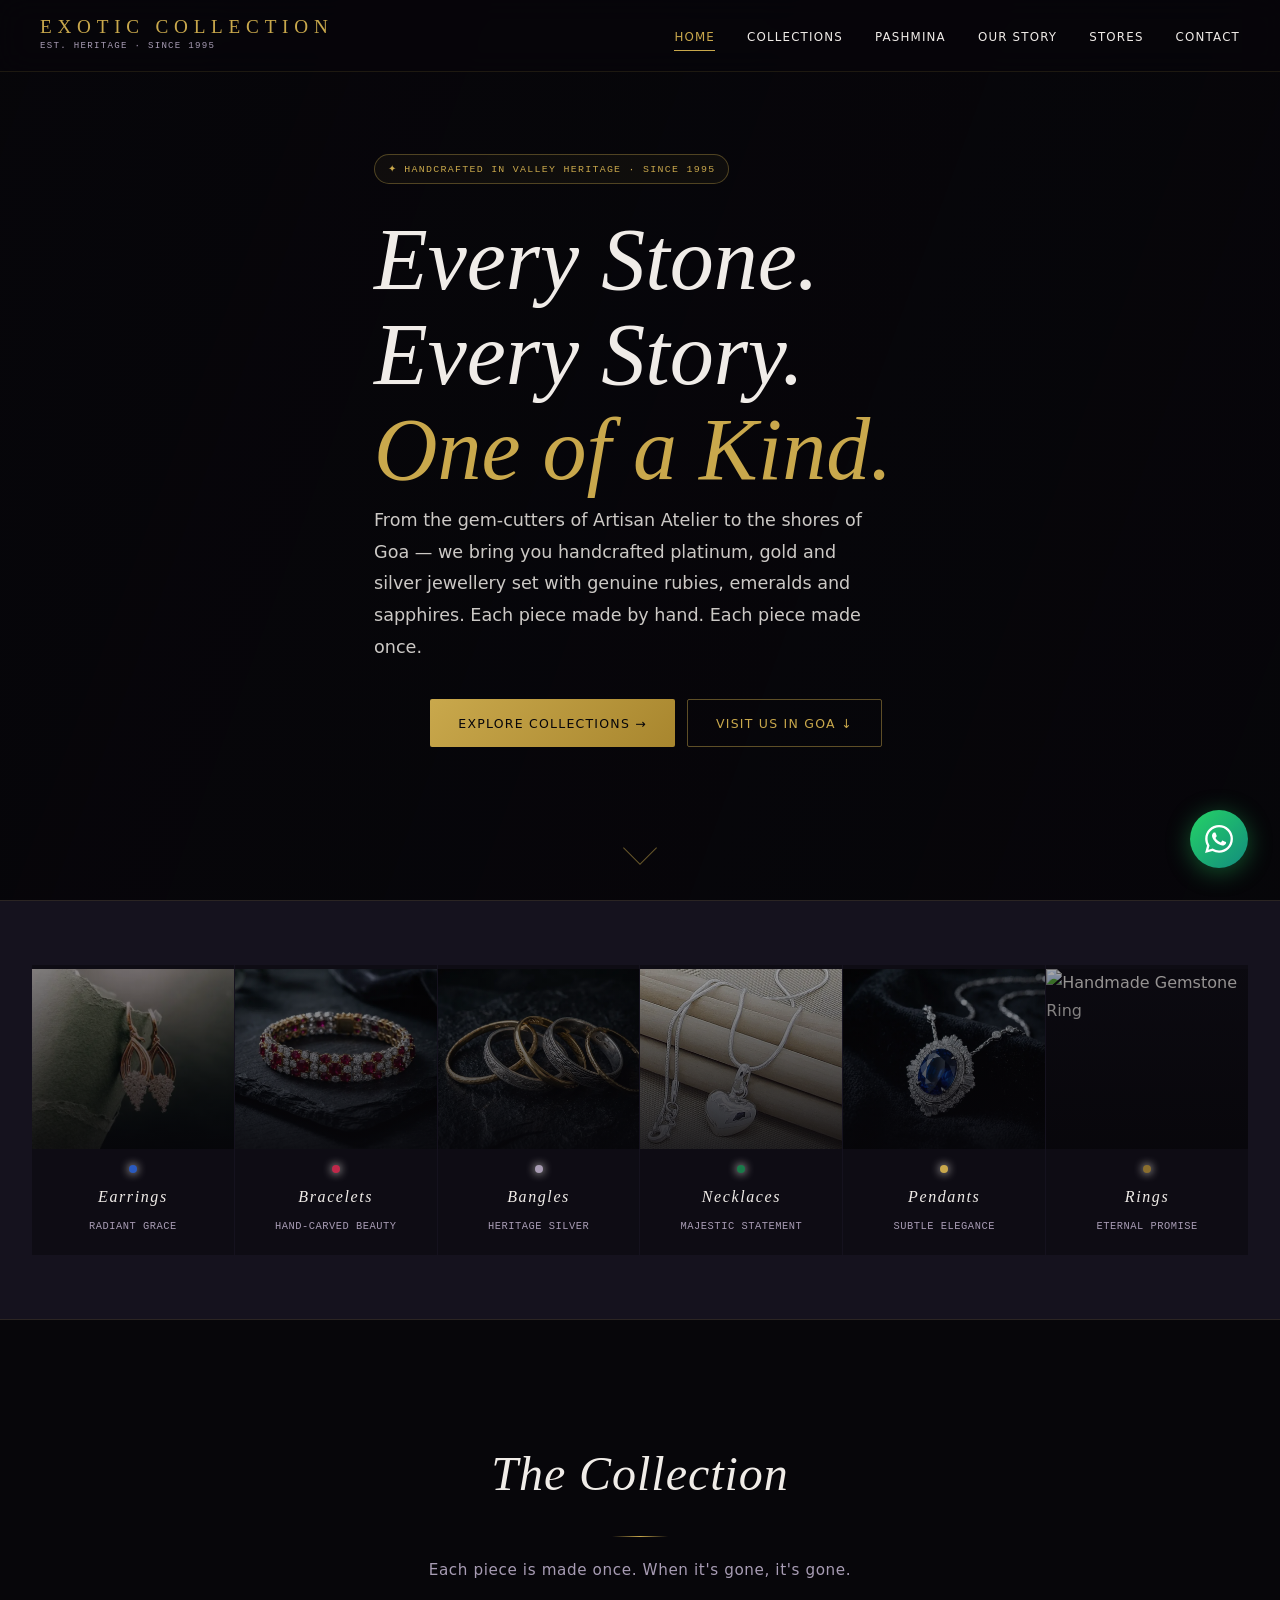
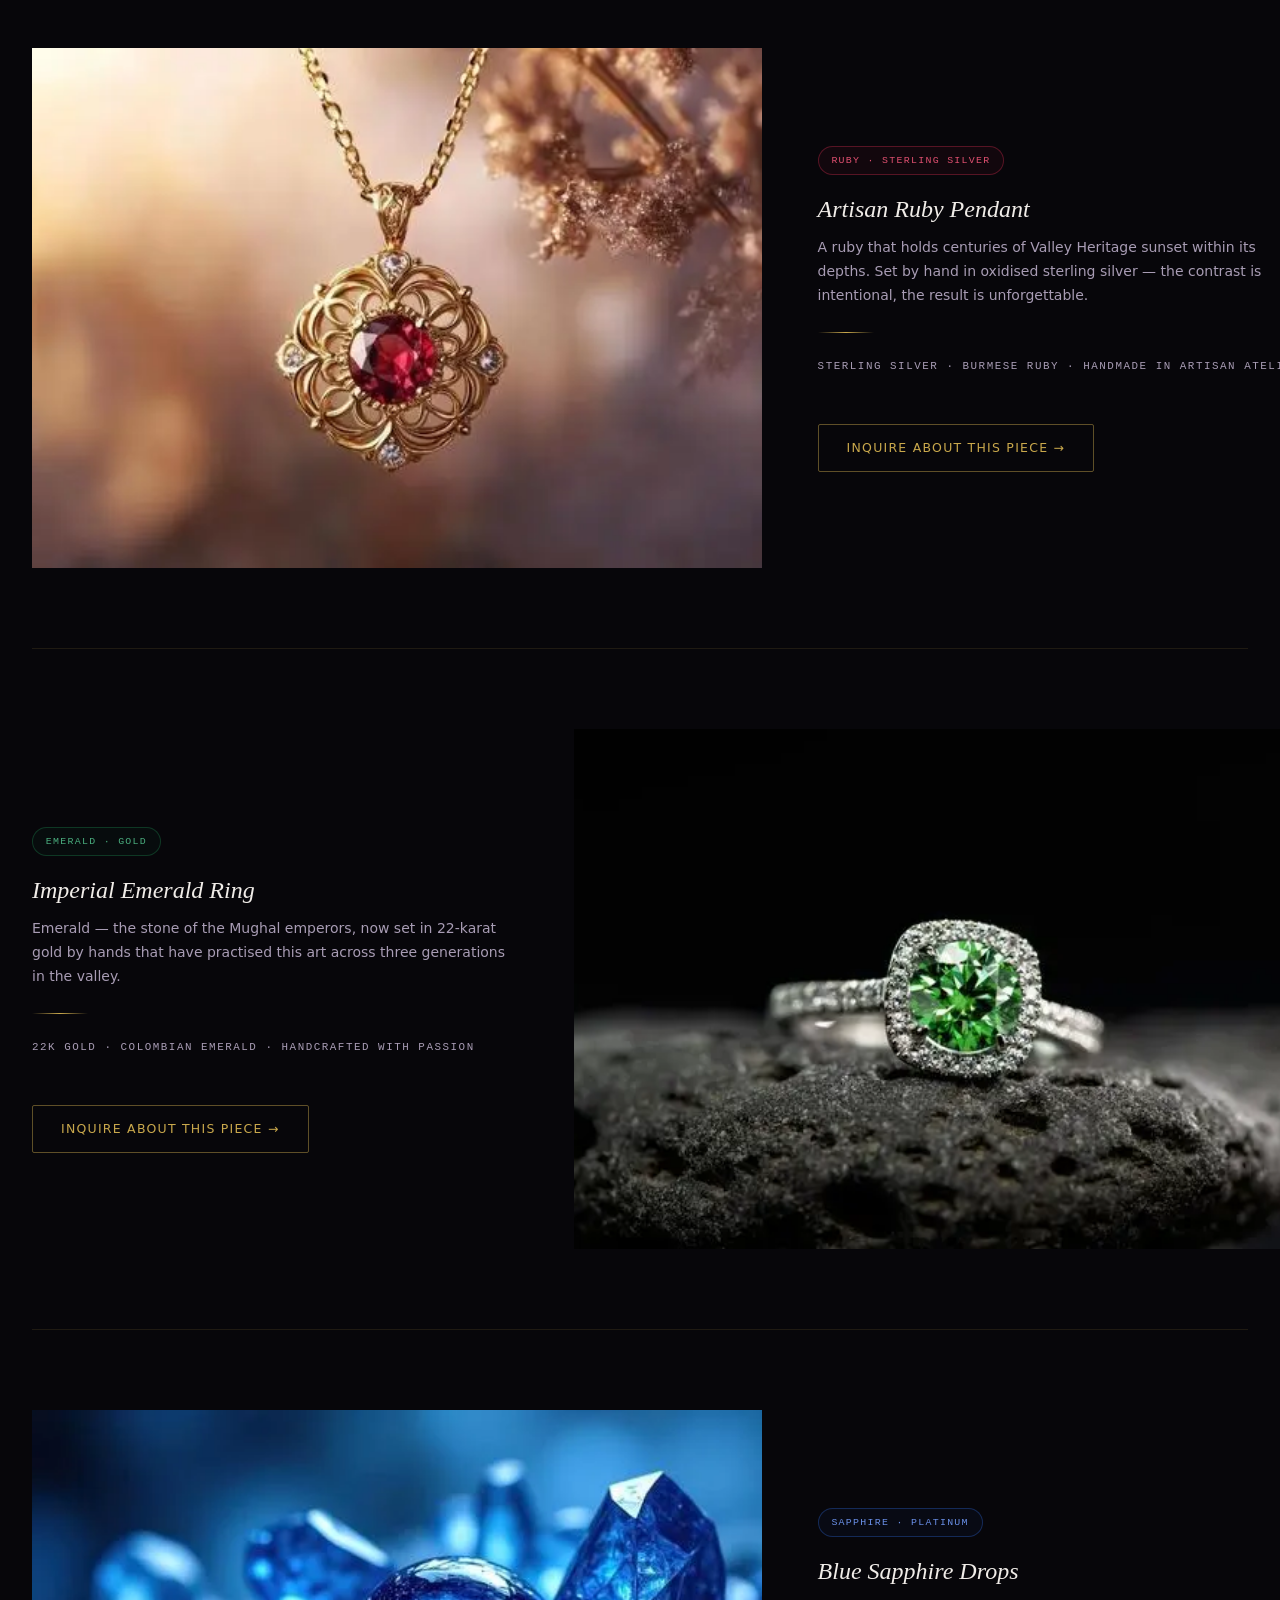
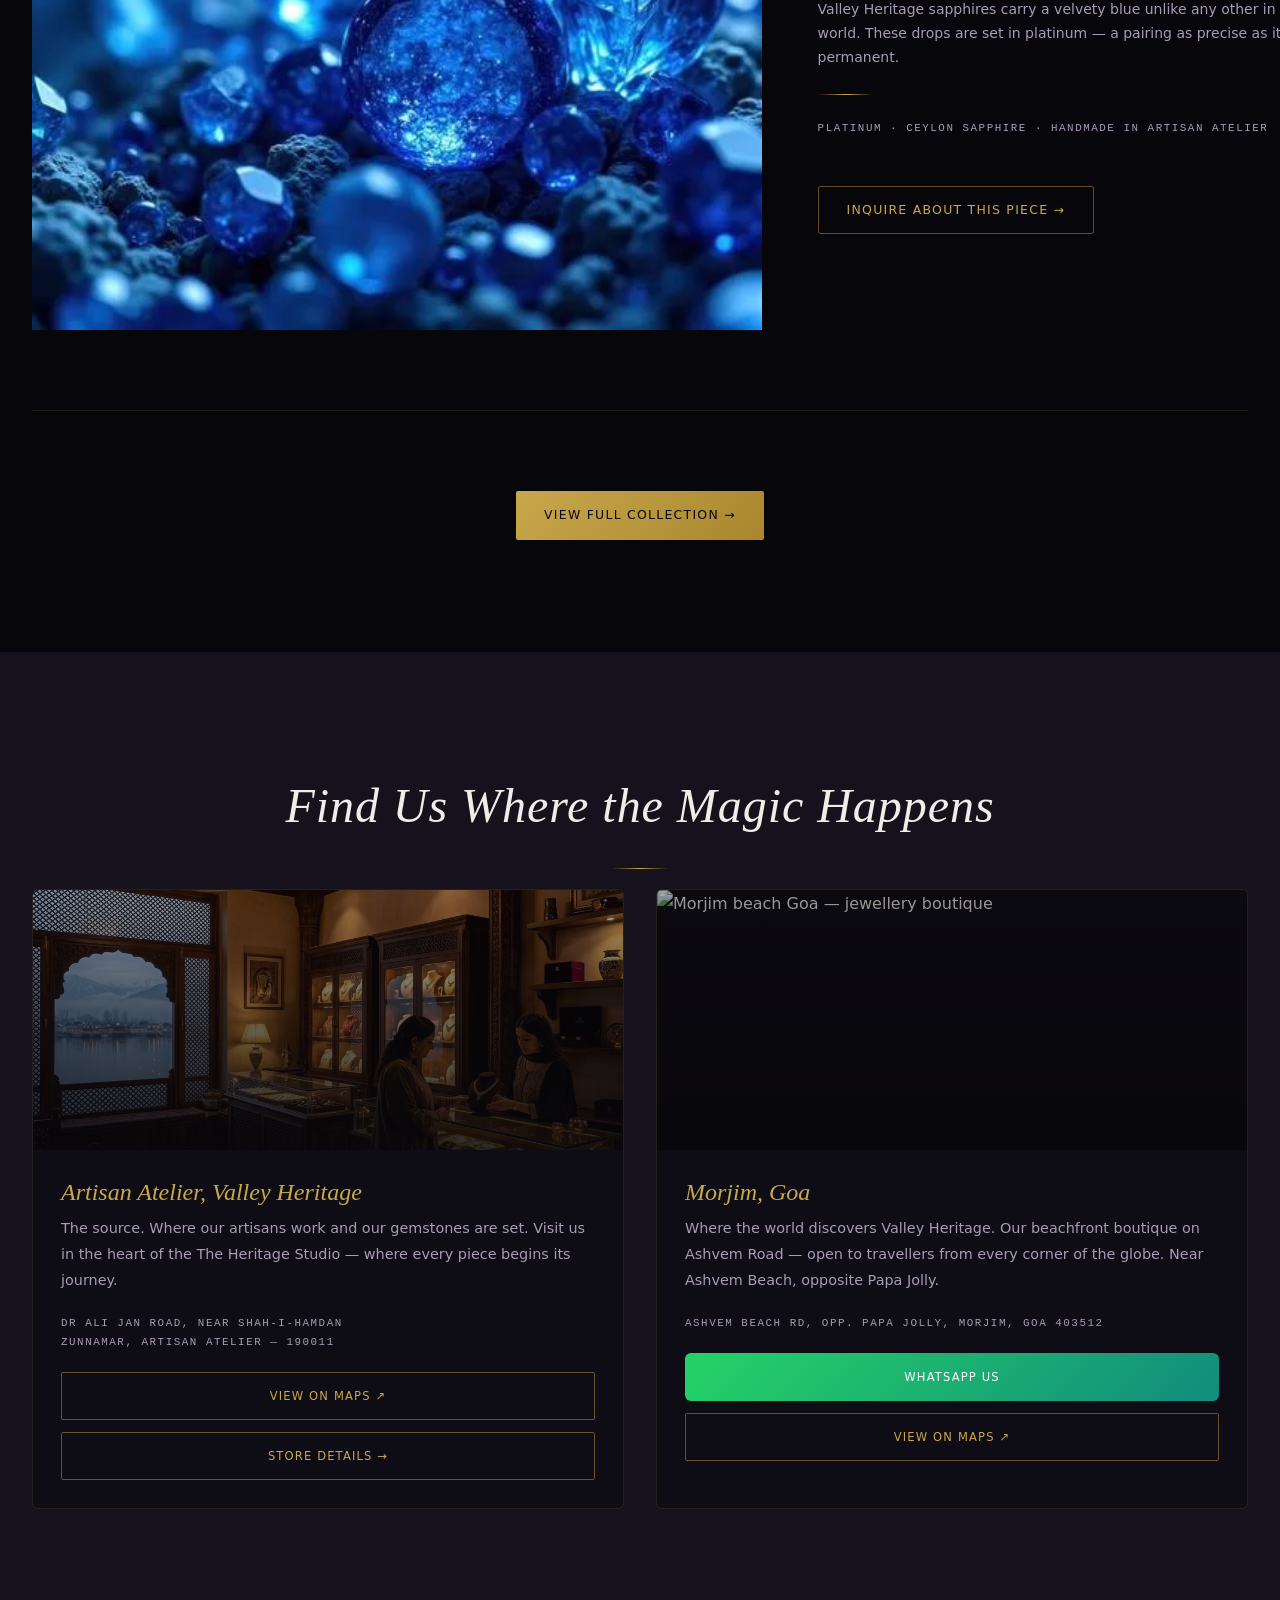
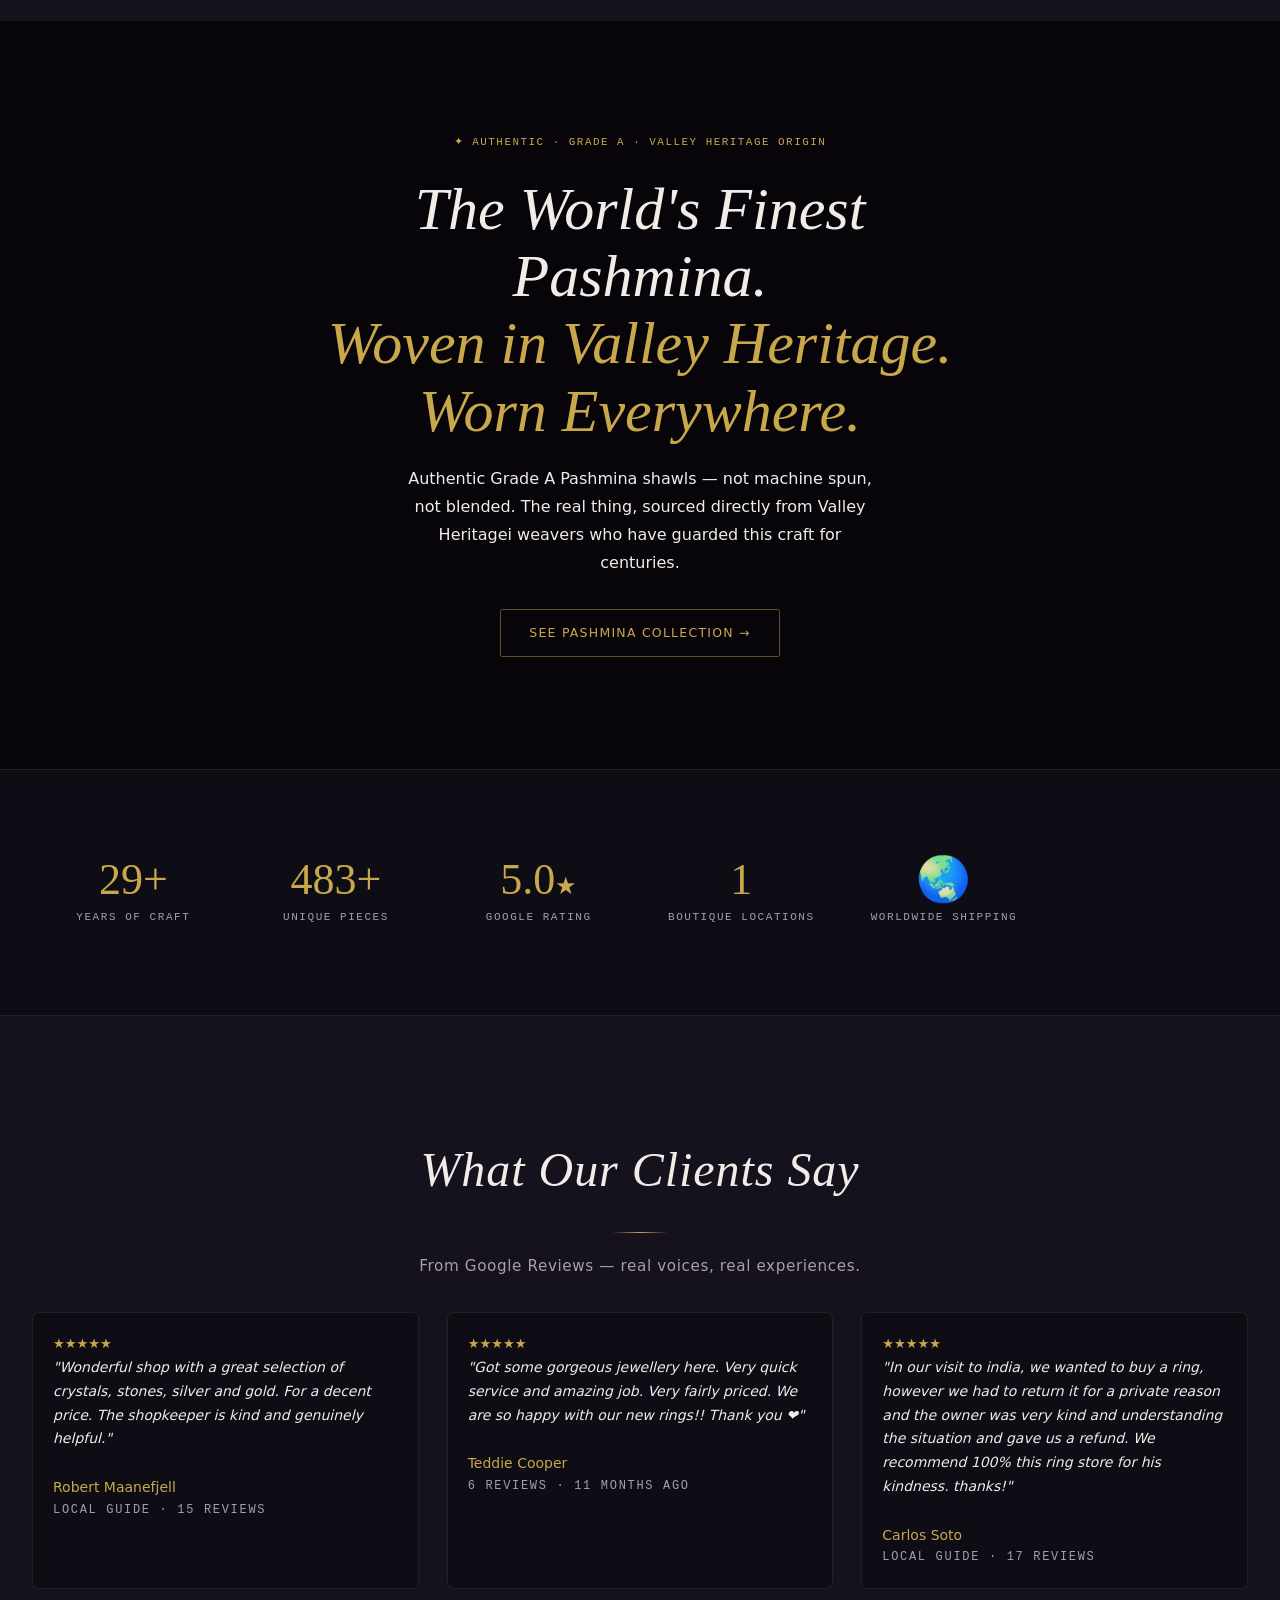
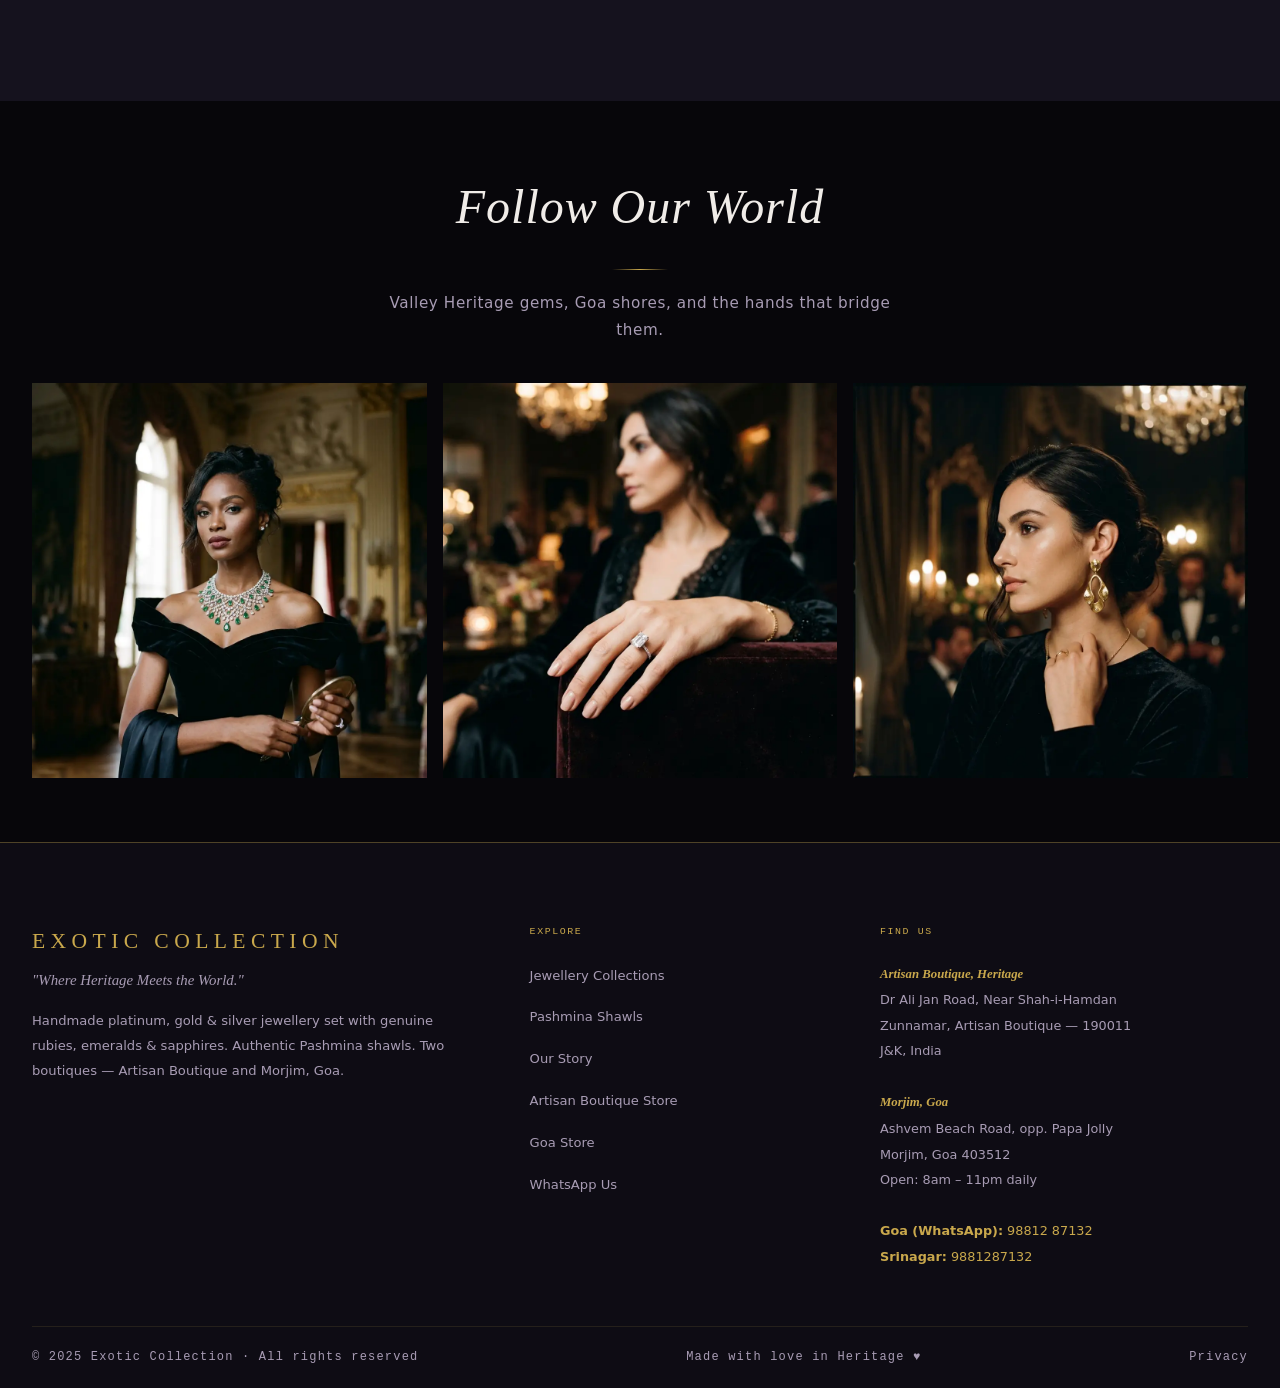
==== commit 25f923c3: "fix: wrap inline UI injection scripts in DOMContentLoaded to prevent undefined errors caused by defe" ====
--- a/index.html
+++ b/index.html
@@ -10,9 +10,9 @@
 <link href="css/home.css" media="print" onload="this.media='all'" rel="stylesheet"/>
 <noscript><link href="css/home.css" rel="stylesheet"/></noscript>
 <!-- 5. Primary SEO -->
-<meta http-equiv="Content-Security-Policy" content="default-src 'self'; img-src 'self' https: data: blob:; font-src 'self' https://fonts.gstatic.com; style-src 'self' 'unsafe-inline' https://fonts.googleapis.com; script-src 'self' 'unsafe-inline' 'unsafe-eval' https://www.googletagmanager.com; connect-src 'self' https://wa.me https://www.google-analytics.com; frame-src https://www.google.com https://maps.google.com;">
-  <title>Exotic Collection | Handmade Kashmir Jewellery &amp; Pashmina | Goa &amp; Srinagar</title>
-<meta content="Handmade platinum, gold &amp; silver jewellery set with rubies, emeralds &amp; sapphires. Authentic Pashmina shawls. Two stores — Morjim Goa &amp; Srinagar Kashmir." name="description"/>
+<meta content="default-src 'self'; img-src 'self' https: data: blob:; font-src 'self' https://fonts.gstatic.com; style-src 'self' 'unsafe-inline' https://fonts.googleapis.com; script-src 'self' 'unsafe-inline' 'unsafe-eval' https://www.googletagmanager.com; connect-src 'self' https://wa.me https://www.google-analytics.com; frame-src https://www.google.com https://maps.google.com;" http-equiv="Content-Security-Policy"/>
+<title>Exotic Collection | Handmade Kashmir Jewellery &amp; Pashmina | Goa &amp; Srinagar</title>
+<meta content="Handmade platinum, gold &amp; silver jewellery set with rubies, emeralds &amp; sapphires. Authentic Pashmina shawls. Two stores — Morjim Goa &amp; Srinagar Kashmir." name="description">
 <meta content="index, follow" name="robots"/>
 <link href="https://exoticcollection.in/" rel="canonical"/>
 <meta content="#07060A" name="theme-color"/>
@@ -103,9 +103,9 @@
   "sameAs": ["https://wa.me/919881287132"]
 }
 
-]</script></head>
+]</script></meta></head>
 <body>
-<a href="#main" class="skip-link" style="position: absolute; top: -100%; left: 16px; background: #C9A84C; color: #07060A; padding: 8px 16px; border-radius: 0 0 8px 8px; font-weight: 500; z-index: 10000; transition: top 0.2s;">Skip to main content</a>
+<a class="skip-link" href="#main" style="position: absolute; top: -100%; left: 16px; background: #C9A84C; color: #07060A; padding: 8px 16px; border-radius: 0 0 8px 8px; font-weight: 500; z-index: 10000; transition: top 0.2s;">Skip to main content</a>
 <div id="progress-bar" style="position: fixed; top: 0; left: 0; z-index: 9999; height: 2px; width: 0%; background: #C9A84C; transition: width 0.2s ease; will-change: width;"></div>
 <script>
 document.addEventListener('DOMContentLoaded', () => {
@@ -412,14 +412,17 @@
 </div>
 </div>
 </section>
-<script src="js/shared.js?v=2.2" defer></script>
-<script src="js/main.js?v=2.2" defer></script>
+<script defer="" src="js/shared.js?v=2.2"></script>
+<script defer="" src="js/main.js?v=2.2"></script>
 <script>
+  document.addEventListener('DOMContentLoaded', () => {
+
   injectNavbar('index.html');
   injectWhatsApp('Hello, I found Exotic Collection online and would like to know more about your pieces.');
   injectFooter();
+
+  });
 </script>
-
 <script>
   if ('serviceWorker' in navigator) {
     window.addEventListener('load', () => {
@@ -428,6 +431,5 @@
     });
   }
 </script>
-
 </body>
 </html>
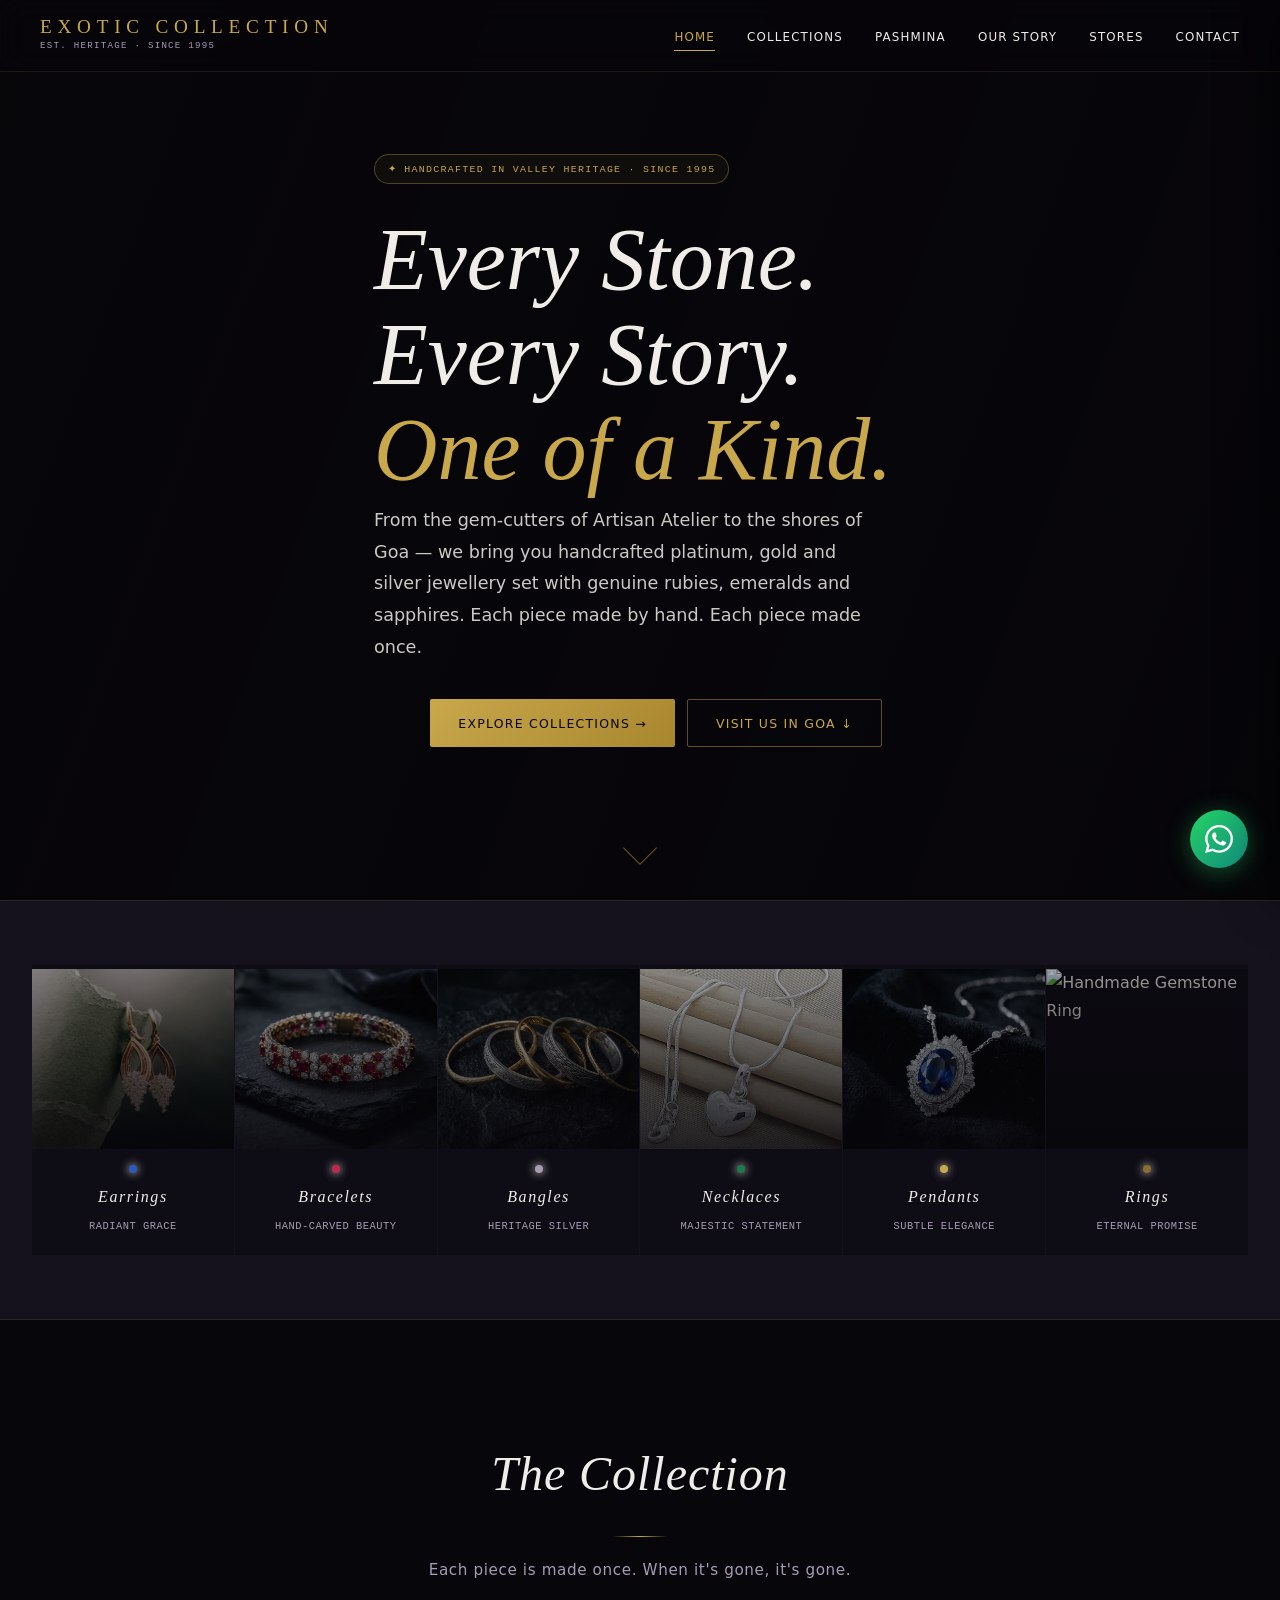
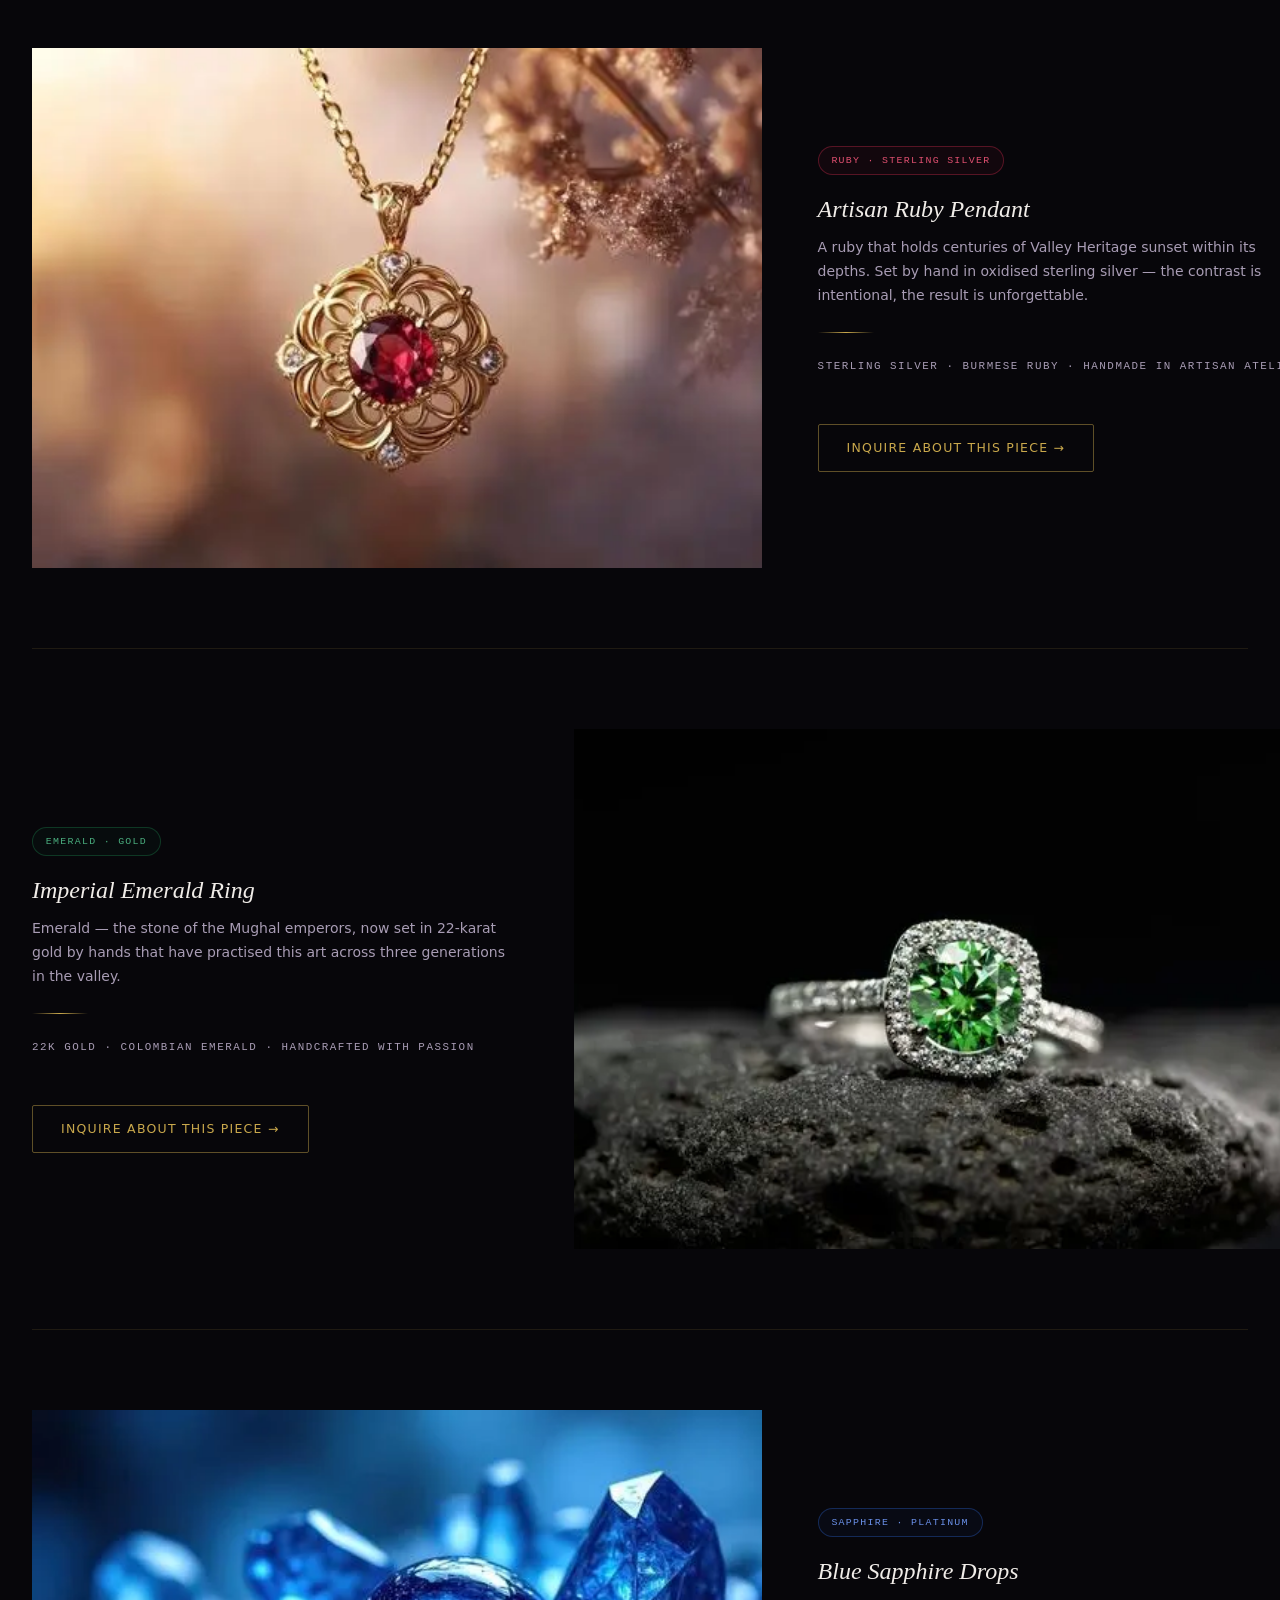
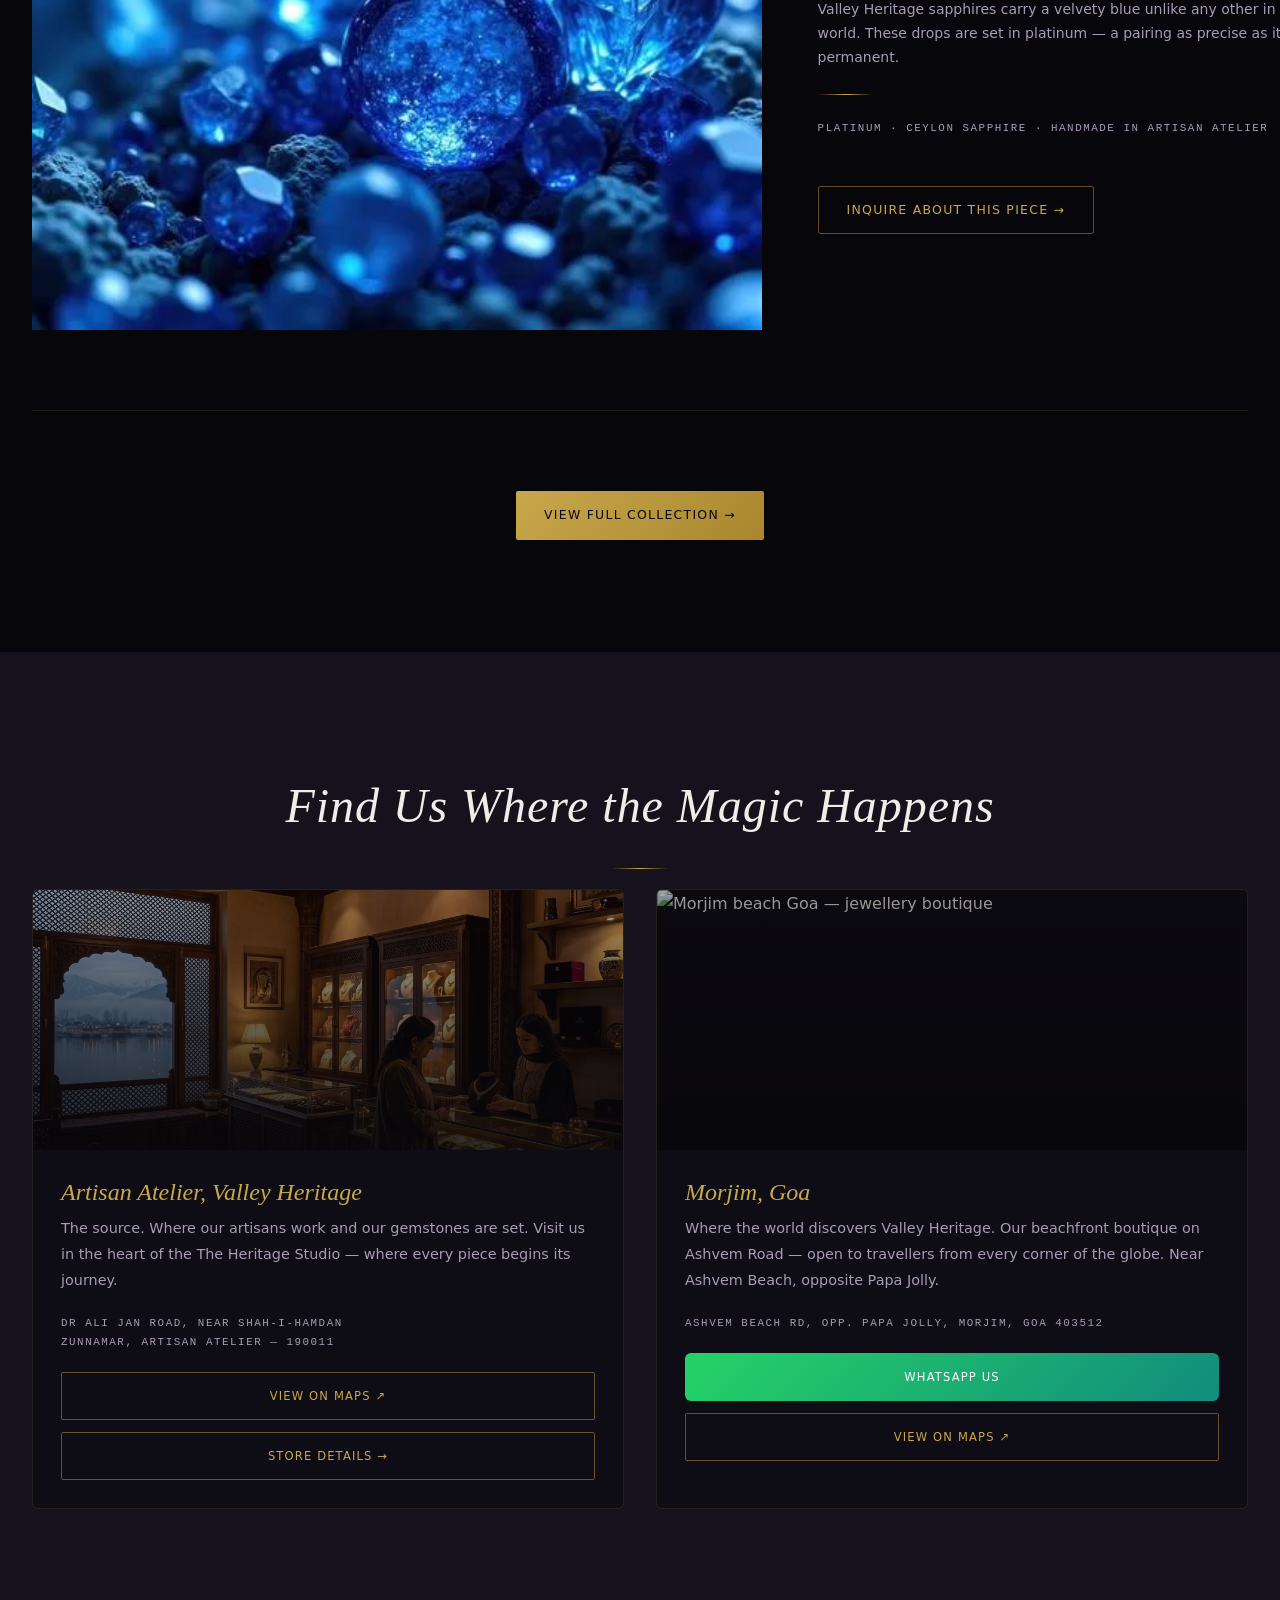
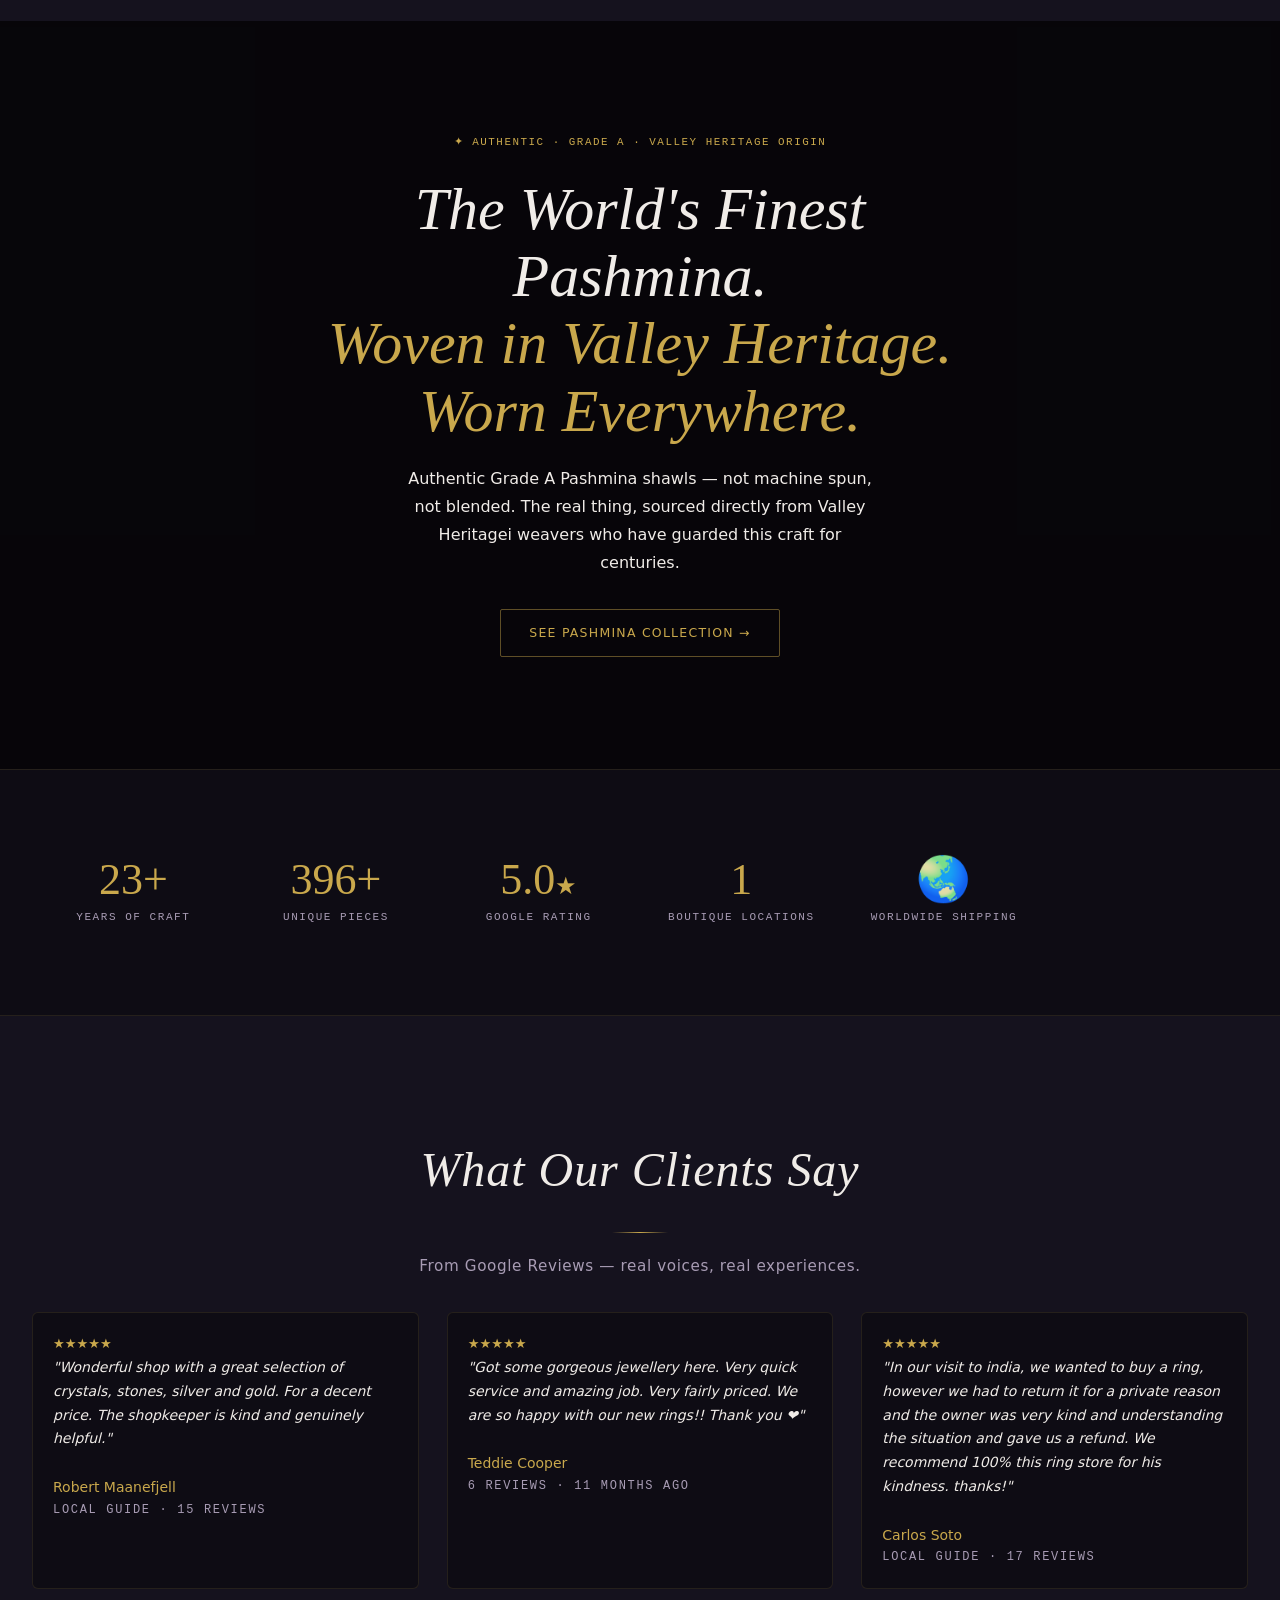
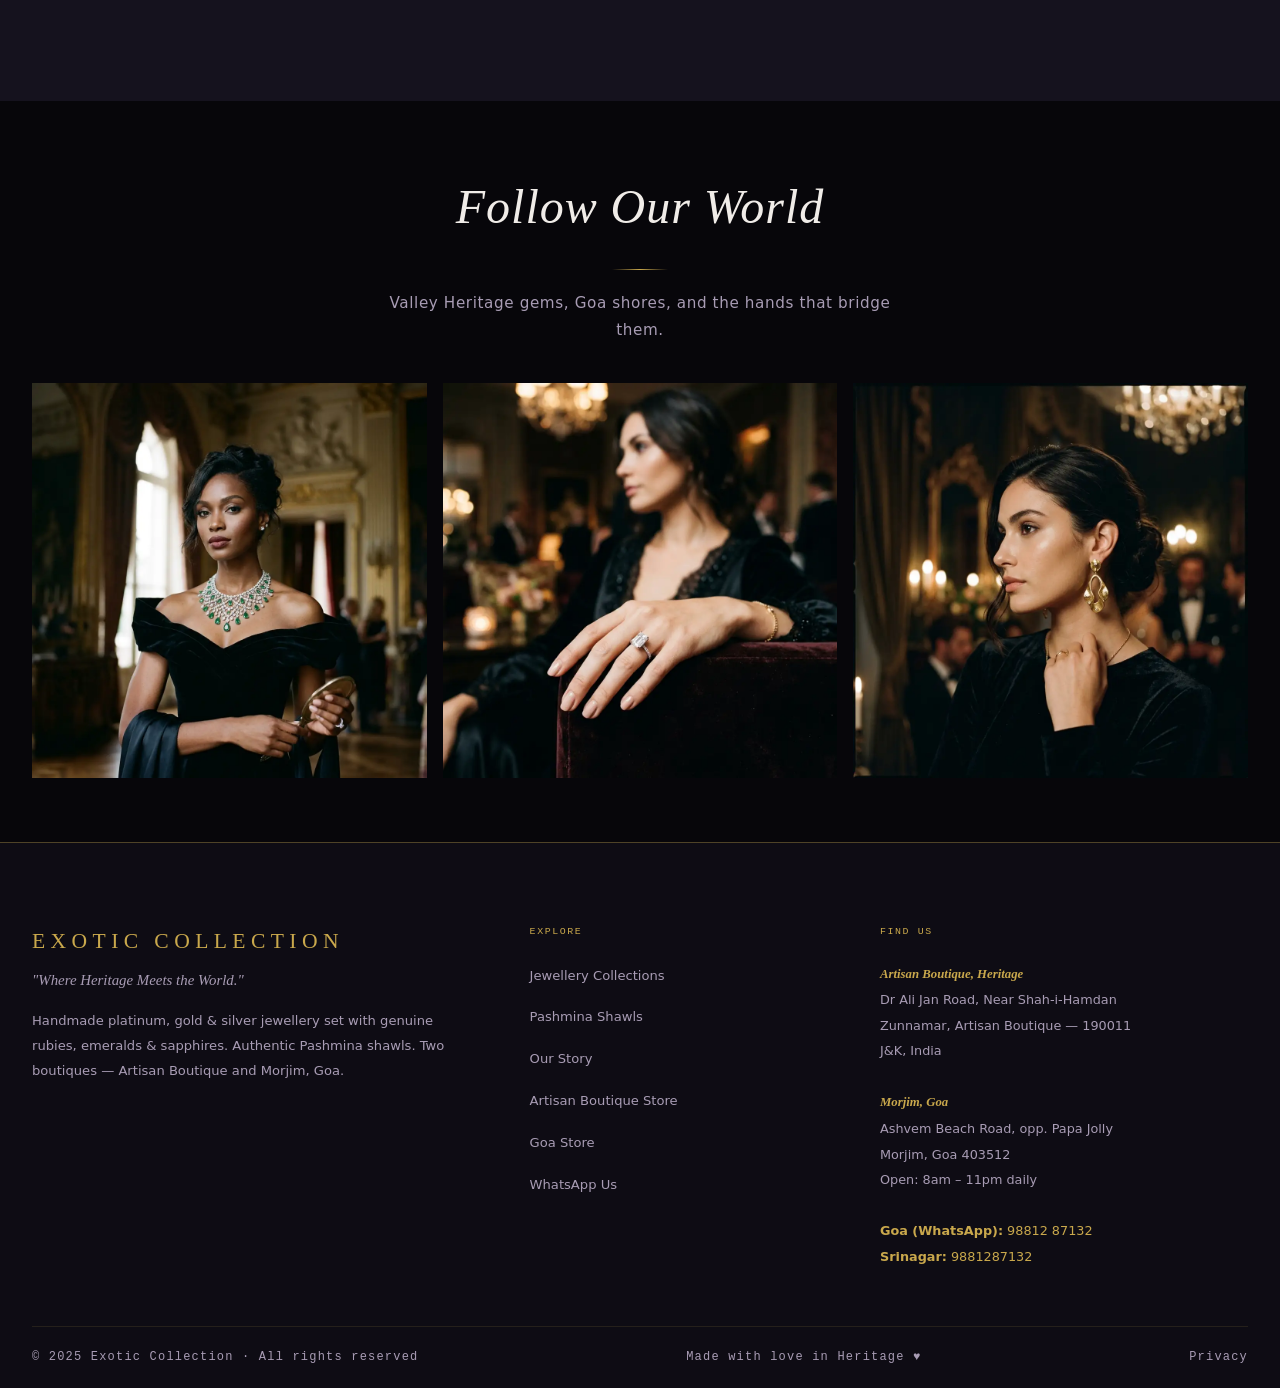
==== commit f7c702b7: "fix(nav): replace hidden attribute with css-hidden style to restore mobile browser toggle compatibil" ====
--- a/index.html
+++ b/index.html
@@ -412,8 +412,8 @@
 </div>
 </div>
 </section>
-<script defer="" src="js/shared.js?v=2.2"></script>
-<script defer="" src="js/main.js?v=2.2"></script>
+<script defer="" src="js/shared.js?v=2.4"></script>
+<script defer="" src="js/main.js?v=2.4"></script>
 <script>
   document.addEventListener('DOMContentLoaded', () => {
 
--- a/css/design-system.css
+++ b/css/design-system.css
@@ -243,15 +243,15 @@
   visibility: hidden;
   transition: all var(--transition-medium);
 }
-.nav-mobile-overlay.visible { opacity: 1; visibility: visible; }
+
 
 .nav-mobile {
   position: fixed;
   top: 0;
-  right: -300px;
+  right: 0;
   width: 280px;
   height: 100svh;
-  z-index: 999;
+  z-index: 10001;
   background: #07060A;
   display: flex;
   flex-direction: column;
@@ -261,7 +261,7 @@
   box-shadow: -10px 0 40px rgba(0,0,0,0.5);
 }
 
-.nav-mobile.open { right: 0; }
+
 
 .nav-mobile a {
   font-family: var(--font-display);
--- a/css/design-system.css
+++ b/css/design-system.css
@@ -243,15 +243,15 @@
   visibility: hidden;
   transition: all var(--transition-medium);
 }
-.nav-mobile-overlay.visible { opacity: 1; visibility: visible; }
+
 
 .nav-mobile {
   position: fixed;
   top: 0;
-  right: -300px;
+  right: 0;
   width: 280px;
   height: 100svh;
-  z-index: 999;
+  z-index: 10001;
   background: #07060A;
   display: flex;
   flex-direction: column;
@@ -261,7 +261,7 @@
   box-shadow: -10px 0 40px rgba(0,0,0,0.5);
 }
 
-.nav-mobile.open { right: 0; }
+
 
 .nav-mobile a {
   font-family: var(--font-display);
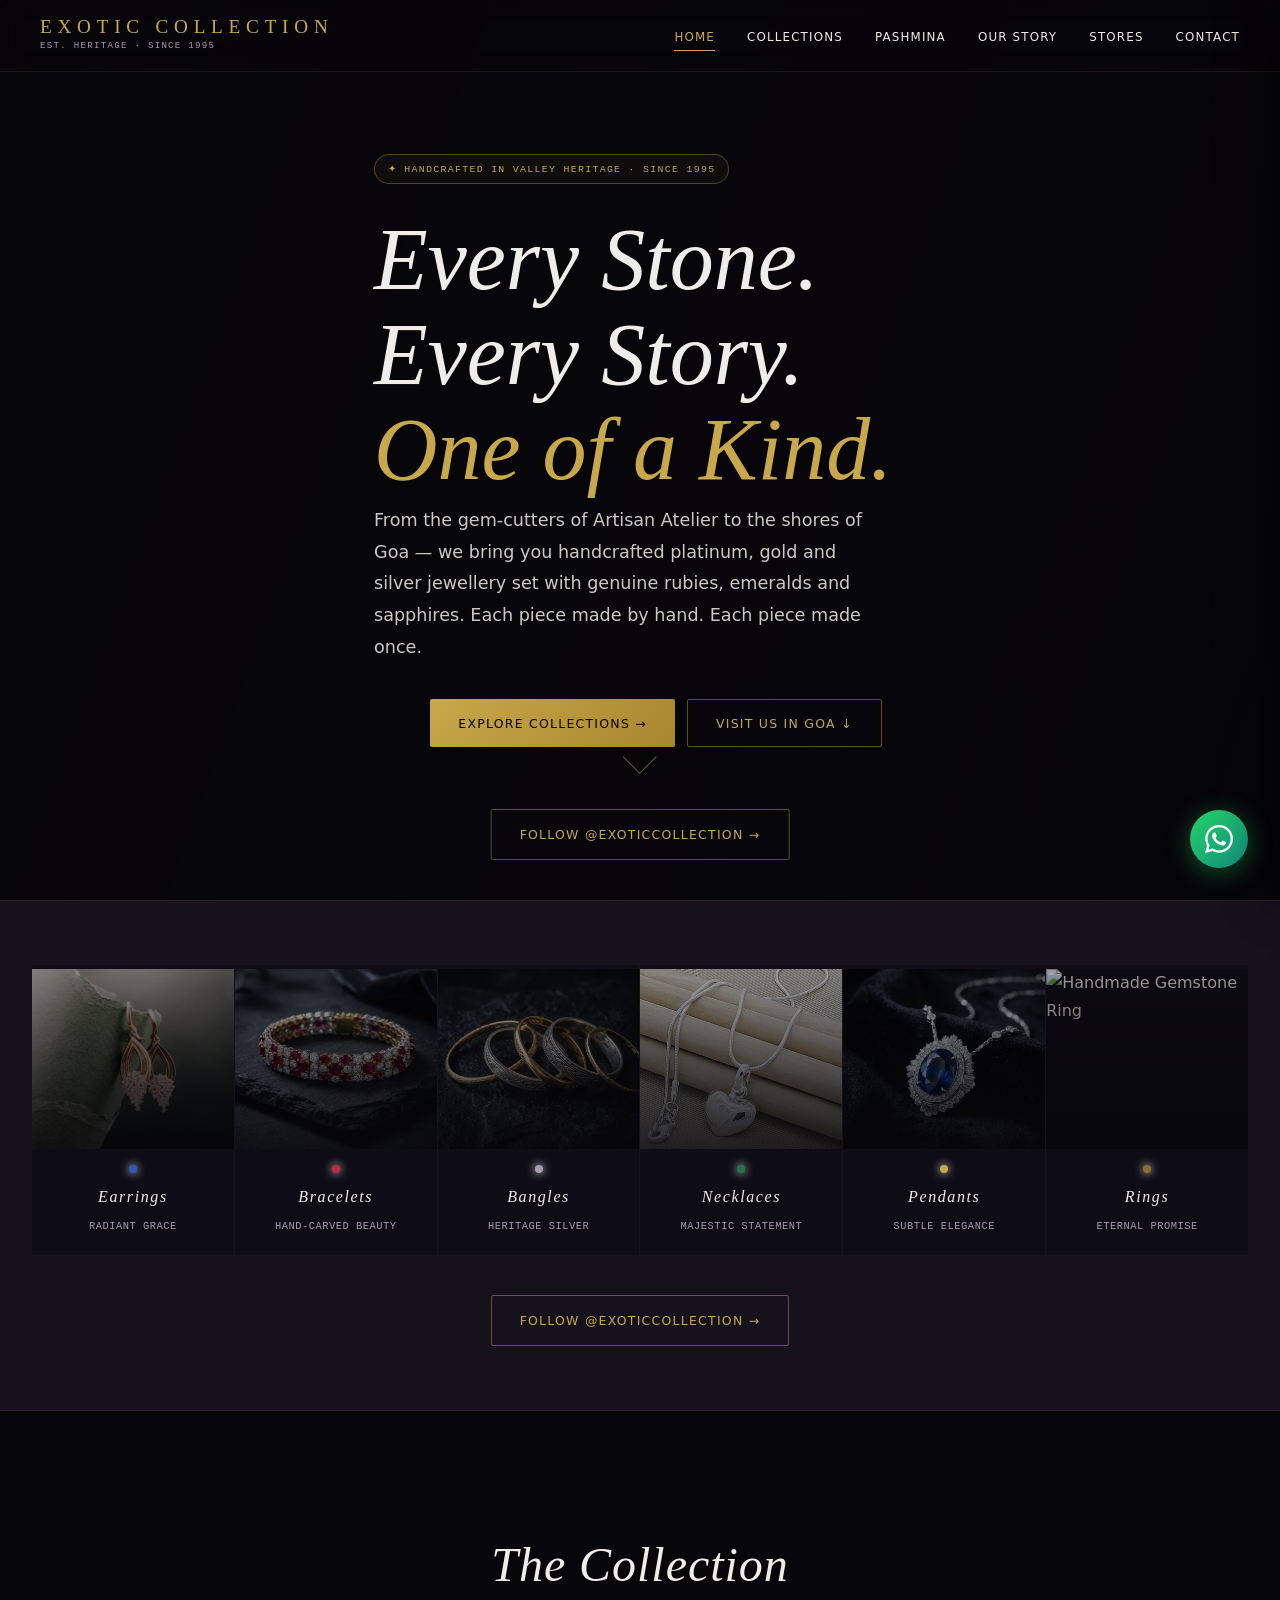
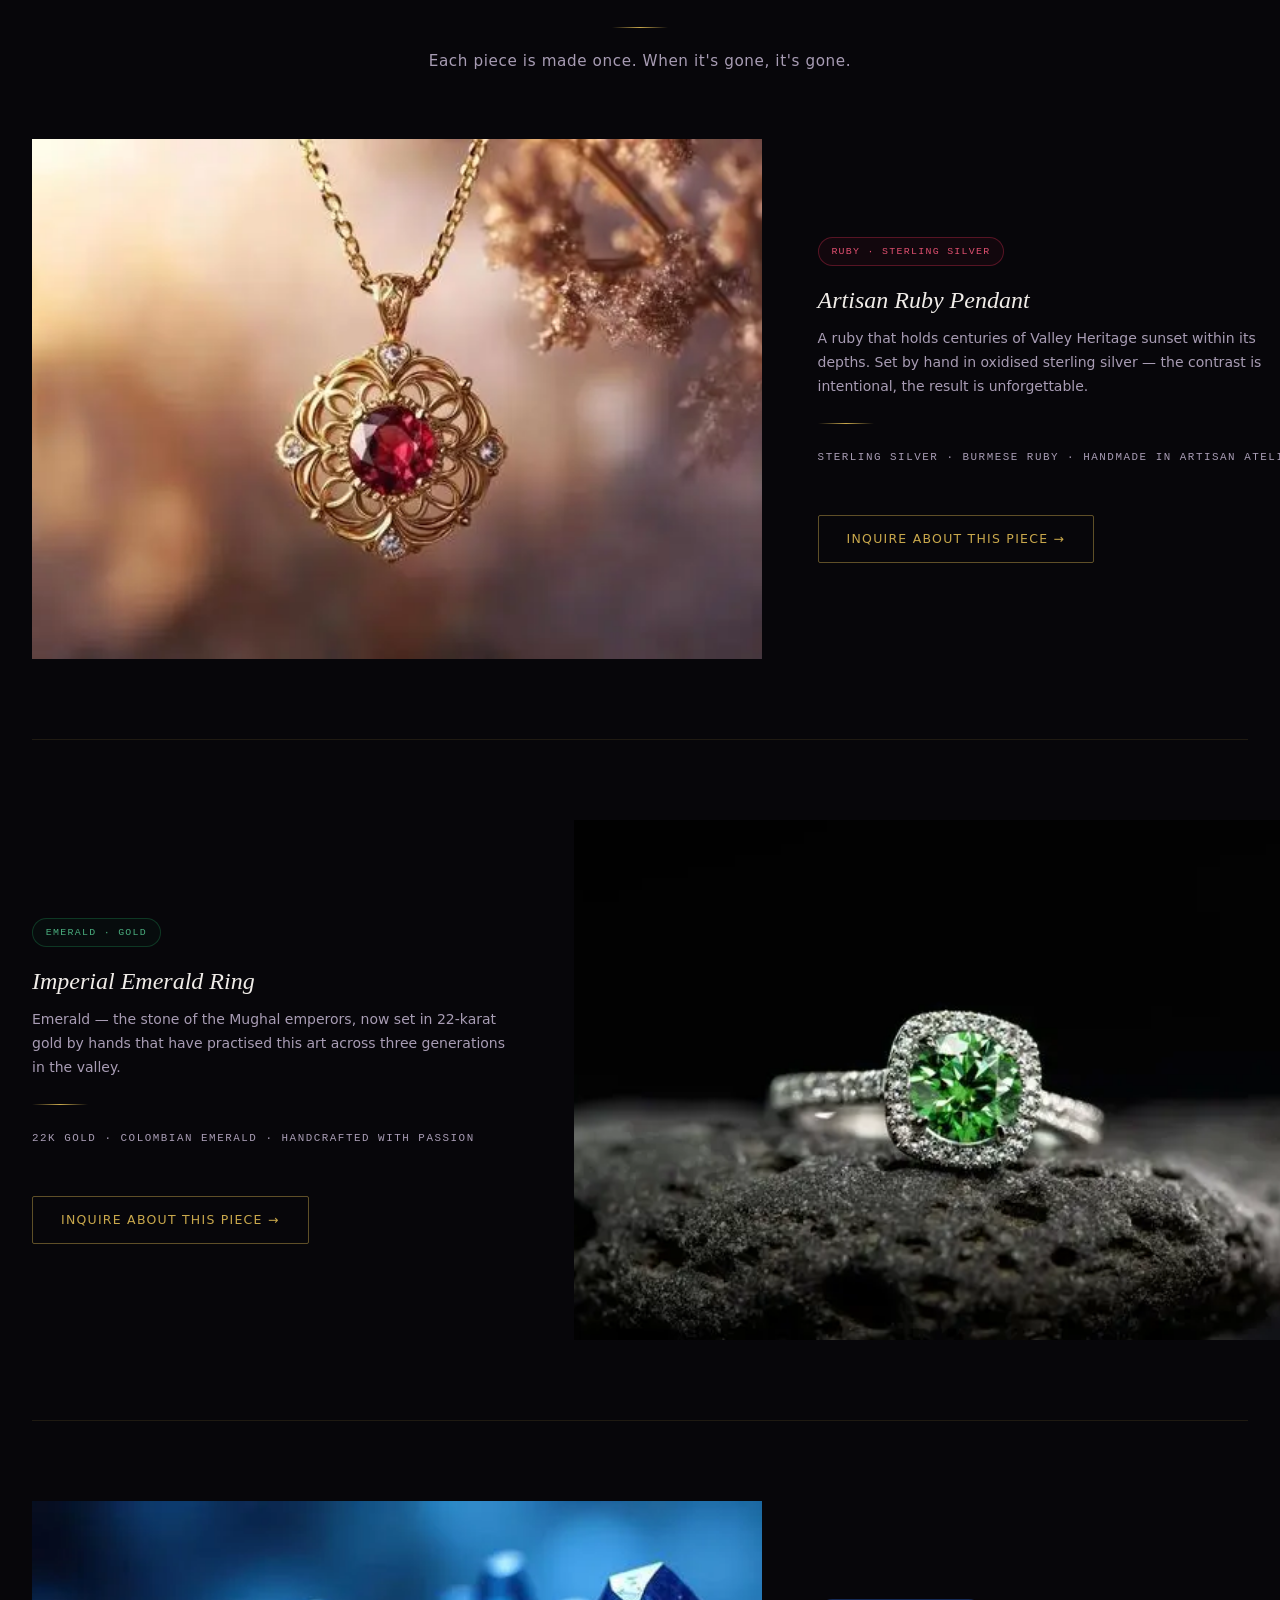
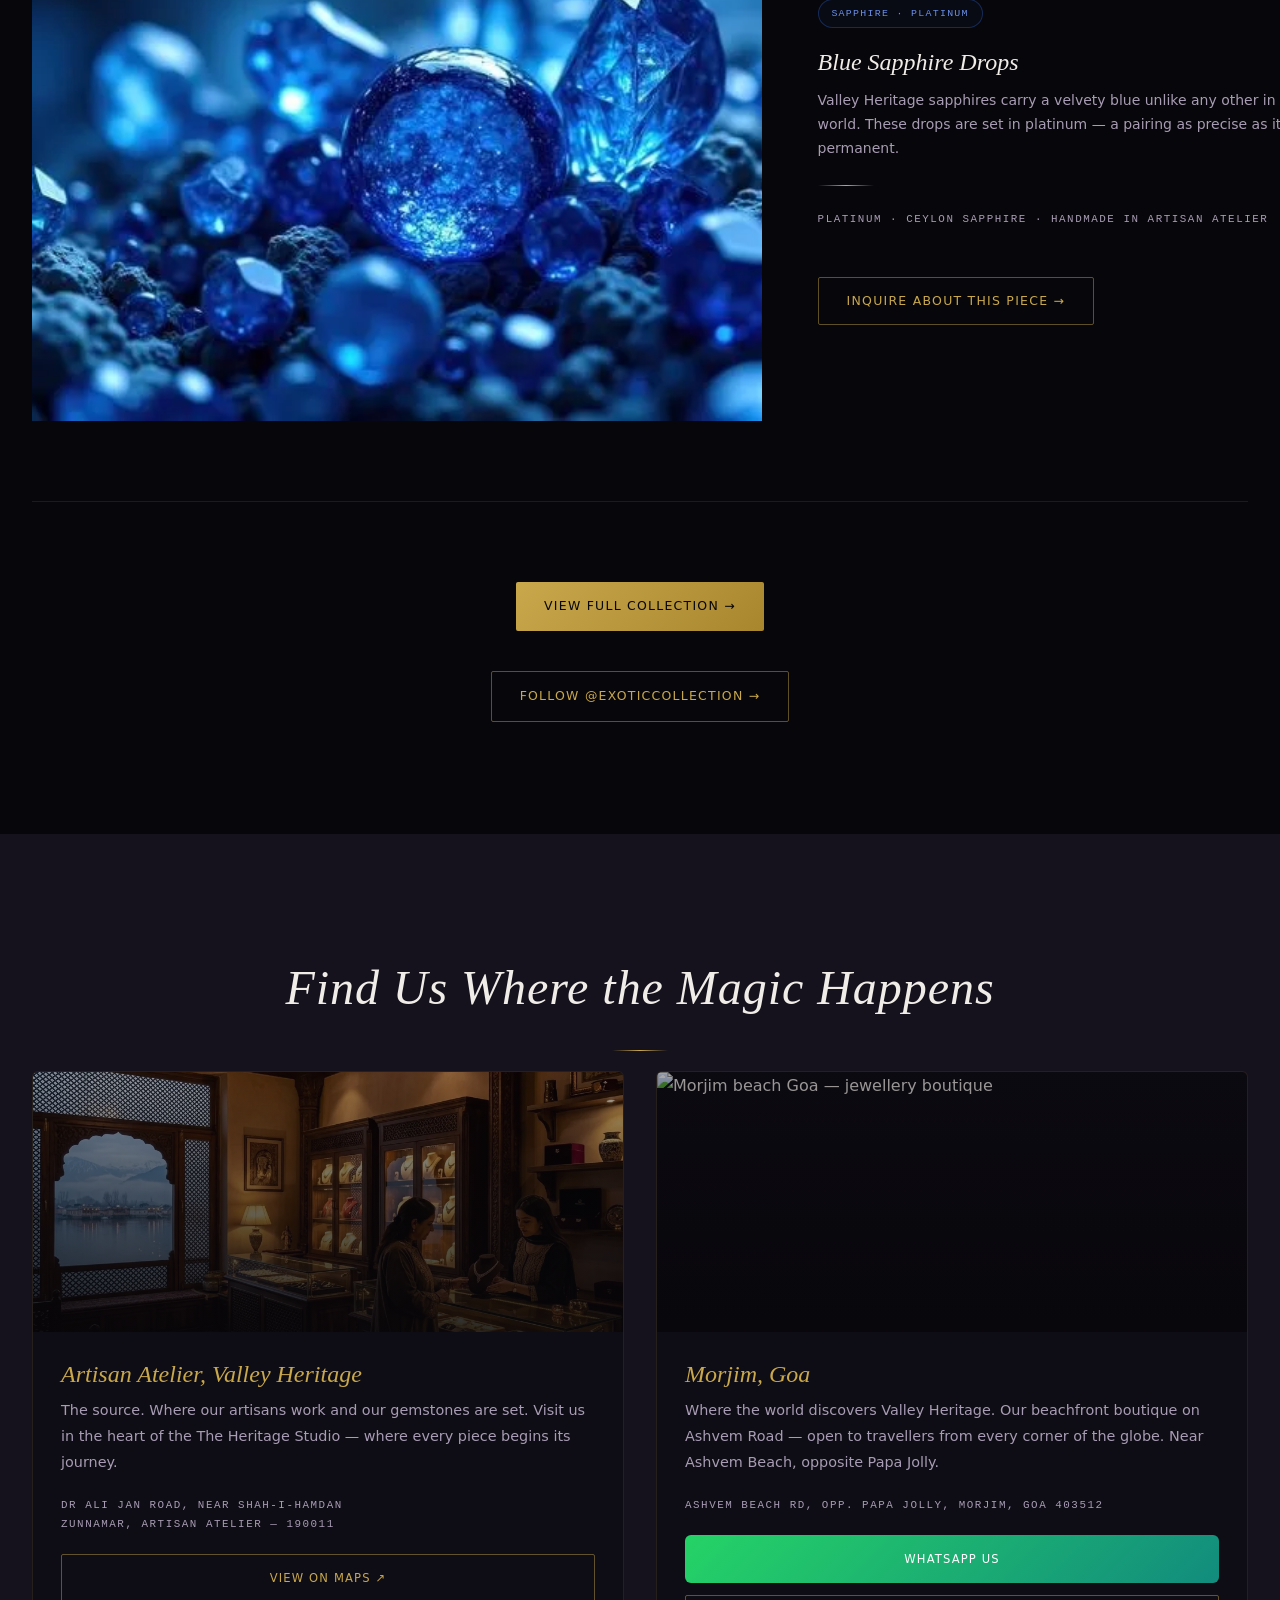
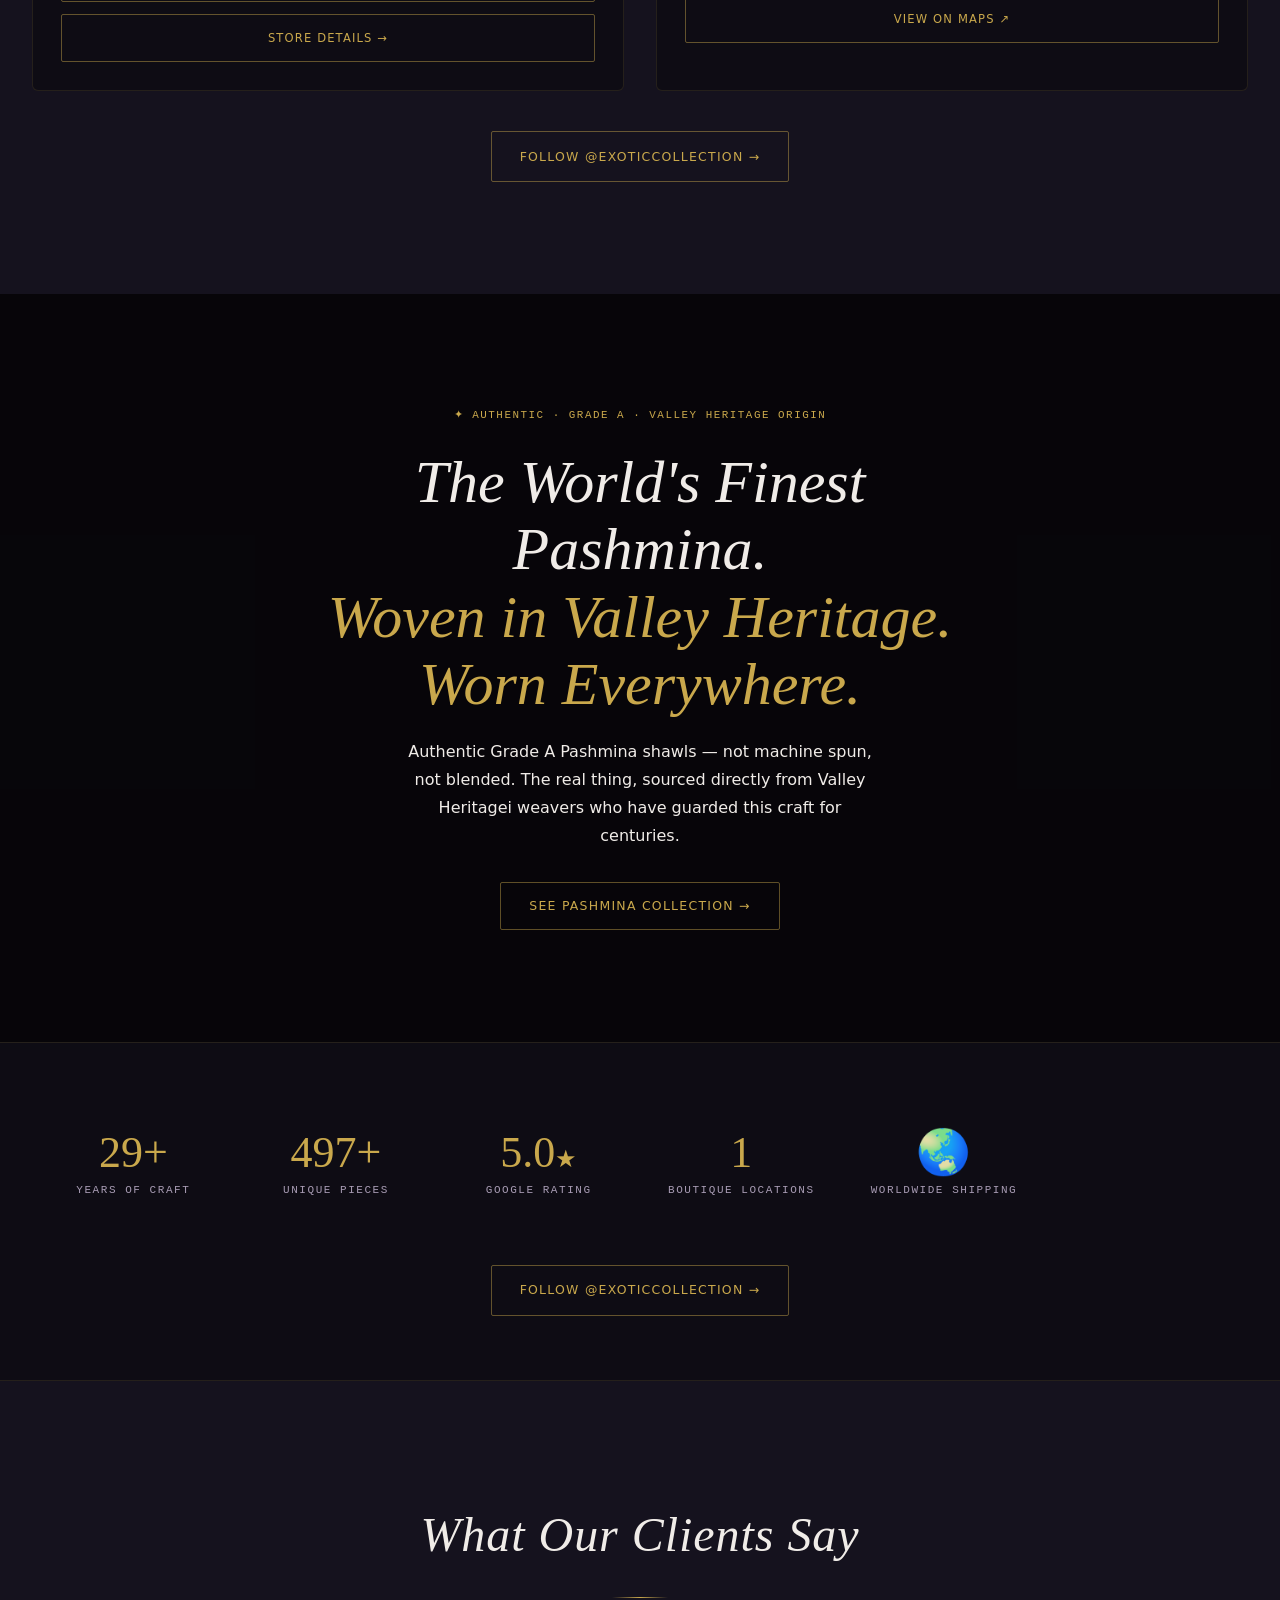
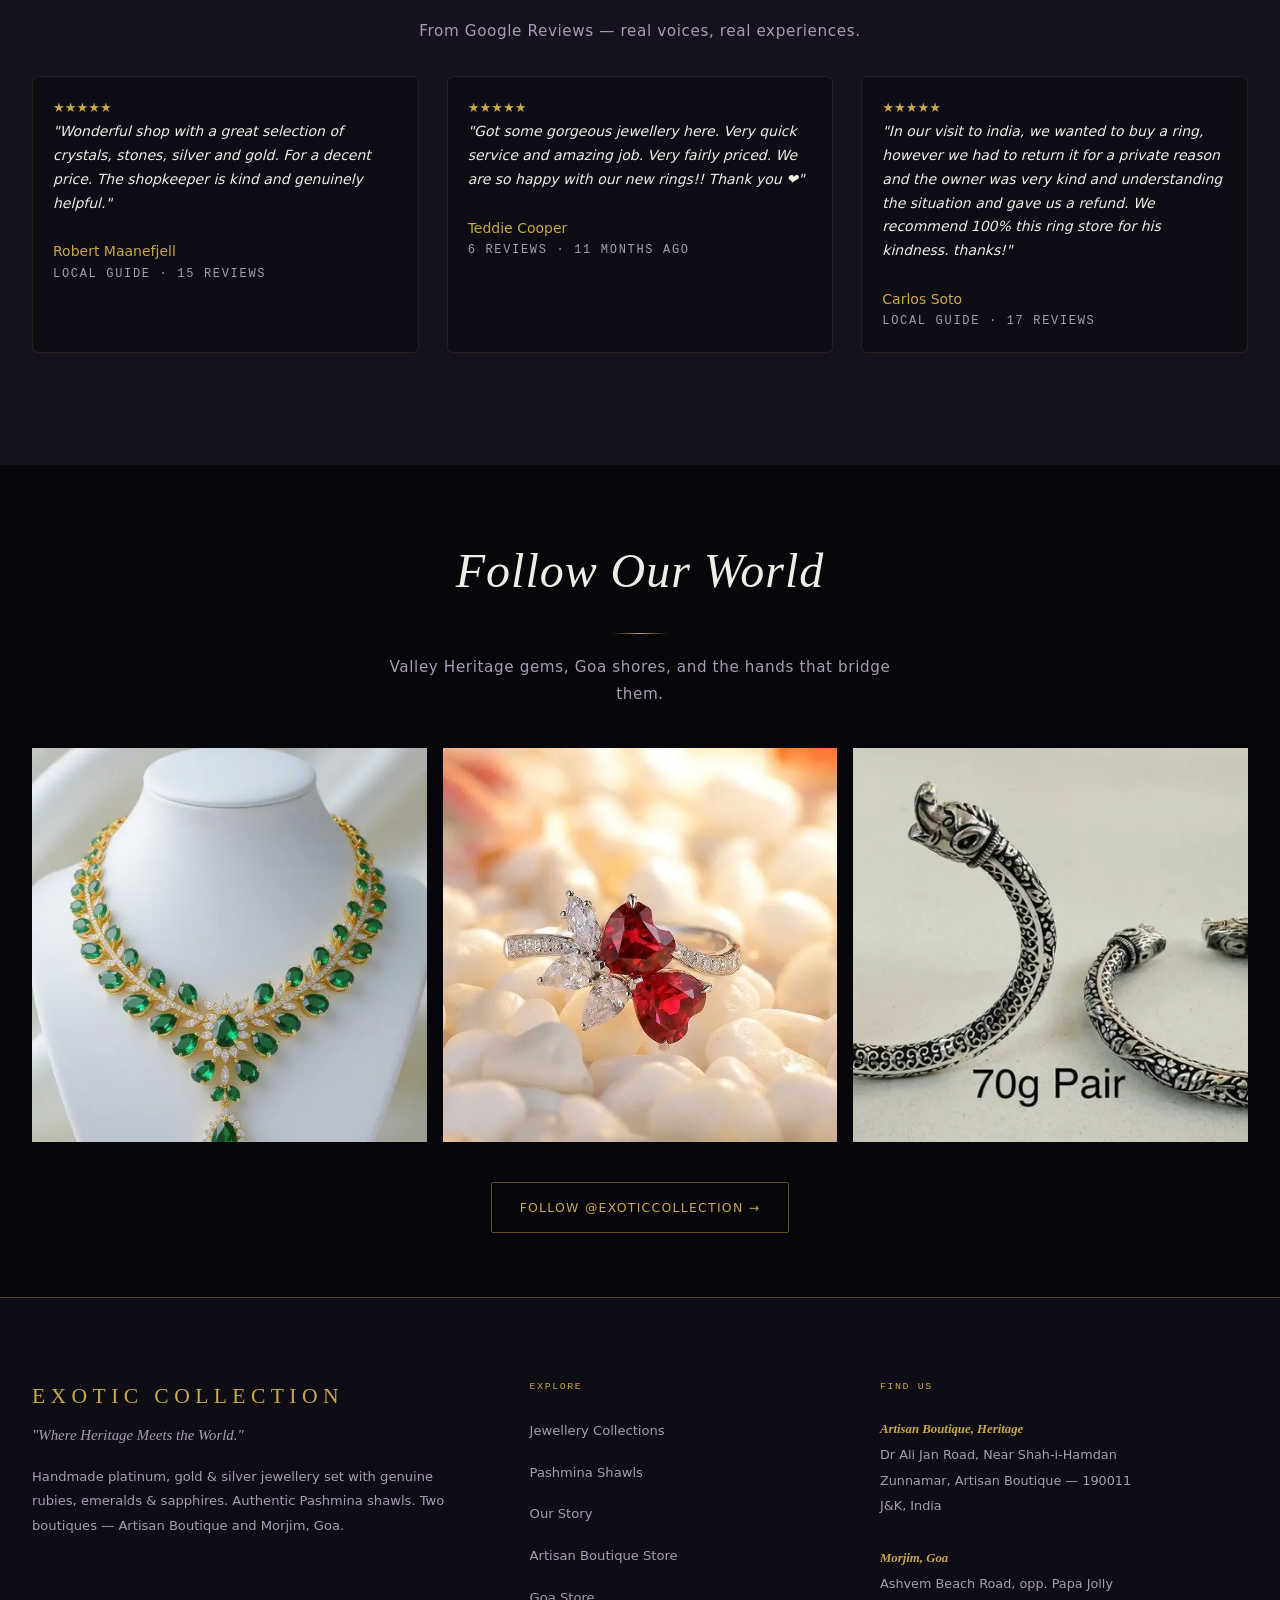
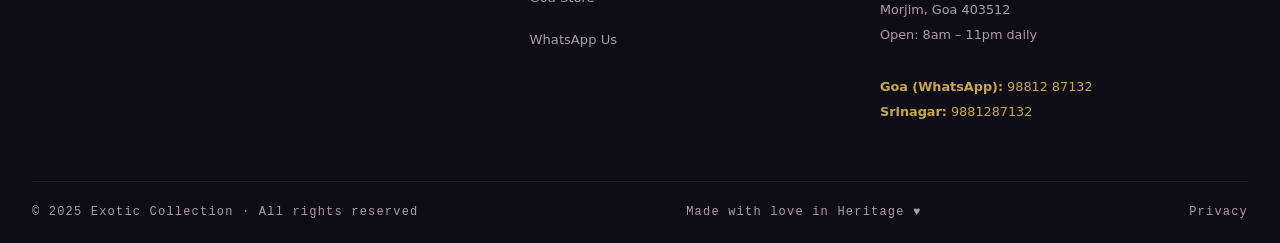
==== commit 48751ddc: "chore: replace lifestyle images with strict product imagery and add CTA to instagram section" ====
--- a/index.html
+++ b/index.html
@@ -138,6 +138,9 @@
 </div>
 <div aria-hidden="true" class="hero-scroll-indicator">
 <div class="scroll-chevron"></div>
+<div class="text-center reveal" style="margin-top: 2.5rem;">
+  <a href="#" class="btn btn-outline-gold" target="_blank" rel="noopener">Follow @ExoticCollection →</a>
+</div>
 </div>
 </section>
 <!-- ░░ PRODUCT CATEGORY BAR ░░░░░░░░░░░░░░░░░░░░░░░░░░ -->
@@ -210,6 +213,9 @@
 <div class="gem-sub label-mono">Eternal Promise</div>
 </div>
 </a>
+</div>
+<div class="text-center reveal" style="margin-top: 2.5rem;">
+  <a href="#" class="btn btn-outline-gold" target="_blank" rel="noopener">Follow @ExoticCollection →</a>
 </div>
 </div>
 </section>
@@ -269,6 +275,9 @@
 <div class="text-center reveal" style="margin-top:3.5rem">
 <a class="btn btn-gold" href="collections.html">View Full Collection →</a>
 </div>
+<div class="text-center reveal" style="margin-top: 2.5rem;">
+  <a href="#" class="btn btn-outline-gold" target="_blank" rel="noopener">Follow @ExoticCollection →</a>
+</div>
 </div>
 </section>
 <!-- ░░ TWO LOCATIONS ░░░░░░░░░░░░░░░░░░░░░░░░░░░░░░ -->
@@ -317,6 +326,9 @@
 </div>
 </div>
 </div>
+</div>
+<div class="text-center reveal" style="margin-top: 2.5rem;">
+  <a href="#" class="btn btn-outline-gold" target="_blank" rel="noopener">Follow @ExoticCollection →</a>
 </div>
 </div>
 </section>
@@ -359,6 +371,9 @@
 <div class="stat-label label-mono">Worldwide Shipping</div>
 </div>
 </div>
+<div class="text-center reveal" style="margin-top: 2.5rem;">
+  <a href="#" class="btn btn-outline-gold" target="_blank" rel="noopener">Follow @ExoticCollection →</a>
+</div>
 </div>
 </section>
 <!-- ░░ TESTIMONIALS ░░░░░░░░░░░░░░░░░░░░░░░░░░░░░░░ -->
@@ -406,9 +421,12 @@
 <p class="section-subtitle">Valley Heritage gems, Goa shores, and the hands that bridge them.</p>
 </div>
 <div class="instagram-grid" style="grid-template-columns: repeat(3, 1fr) !important; display: grid; gap: 1rem;">
-<div class="insta-item jewel-image-wrap reveal"><picture><source srcset="img/follow_world_1.webp" type="image/webp"/><img alt="High Fashion Jewelry" decoding="async" height="1024" loading="eager" src="img/follow_world_1.png" width="1024"/></picture></div>
-<div class="insta-item jewel-image-wrap reveal reveal-delay-1"><picture><source srcset="img/follow_world_2.webp" type="image/webp"/><img alt="Luxury Diamond Ring" decoding="async" height="1024" loading="eager" src="img/follow_world_2.png" width="1024"/></picture></div>
-<div class="insta-item jewel-image-wrap reveal reveal-delay-2"><picture><source srcset="img/follow_world_3.webp" type="image/webp"/><img alt="Elegant Gold Earrings" decoding="async" height="1024" loading="eager" src="img/follow_world_3.png" width="1024"/></picture></div>
+<div class="insta-item jewel-image-wrap reveal"><picture><source srcset="img/necklace-emerald-royal.webp" type="image/webp"/><img alt="Emerald Royal Necklace" decoding="async" height="1024" loading="eager" src="img/necklace-emerald-royal.jpg" width="1024"/></picture></div>
+<div class="insta-item jewel-image-wrap reveal reveal-delay-1"><picture><source srcset="img/ring-ruby-heart.webp" type="image/webp"/><img alt="Ruby Heart Ring" decoding="async" height="1024" loading="eager" src="img/ring-ruby-heart.jpg" width="1024"/></picture></div>
+<div class="insta-item jewel-image-wrap reveal reveal-delay-2"><picture><source srcset="img/gallery-bangle-silver.webp" type="image/webp"/><img alt="Silver Ornate Bangle" decoding="async" height="1024" loading="eager" src="img/gallery-bangle-silver.jpg" width="1024"/></picture></div>
+</div>
+<div class="text-center reveal" style="margin-top: 2.5rem;">
+  <a href="#" class="btn btn-outline-gold" target="_blank" rel="noopener">Follow @ExoticCollection →</a>
 </div>
 </div>
 </section>
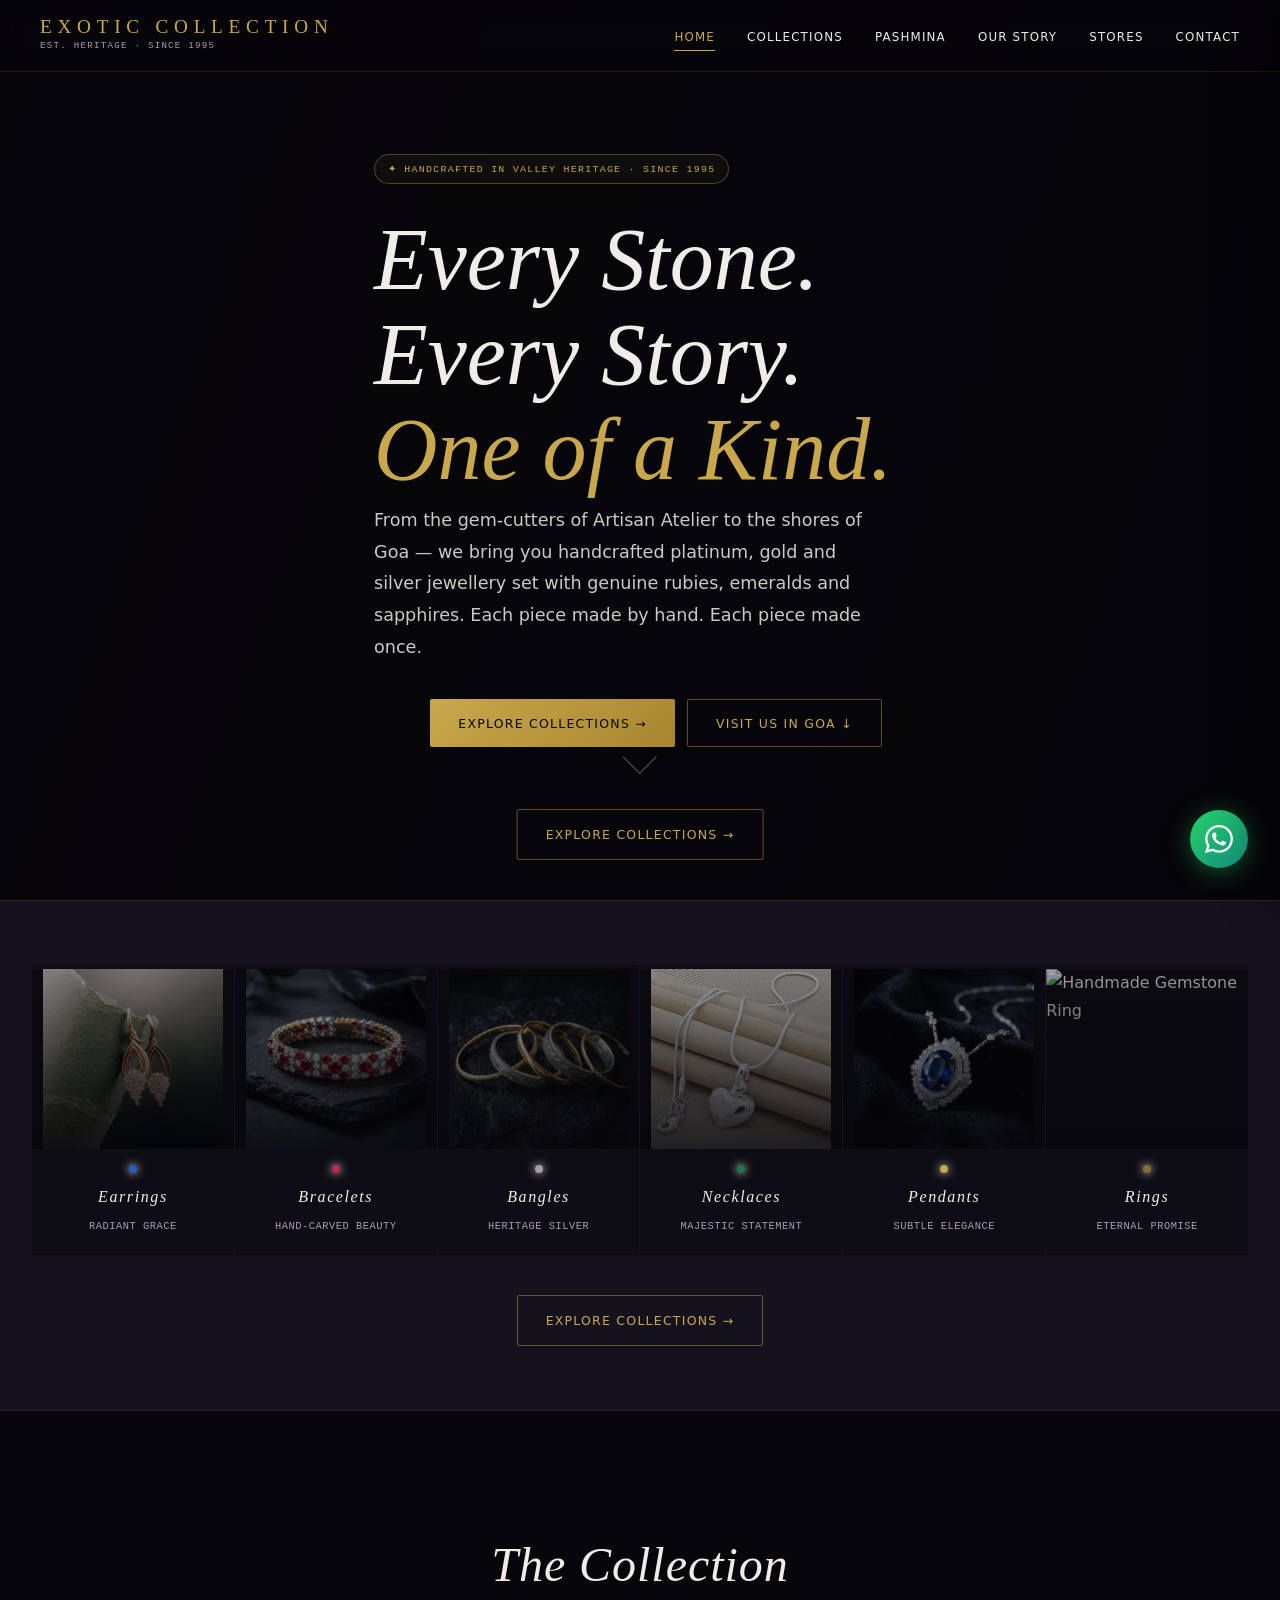
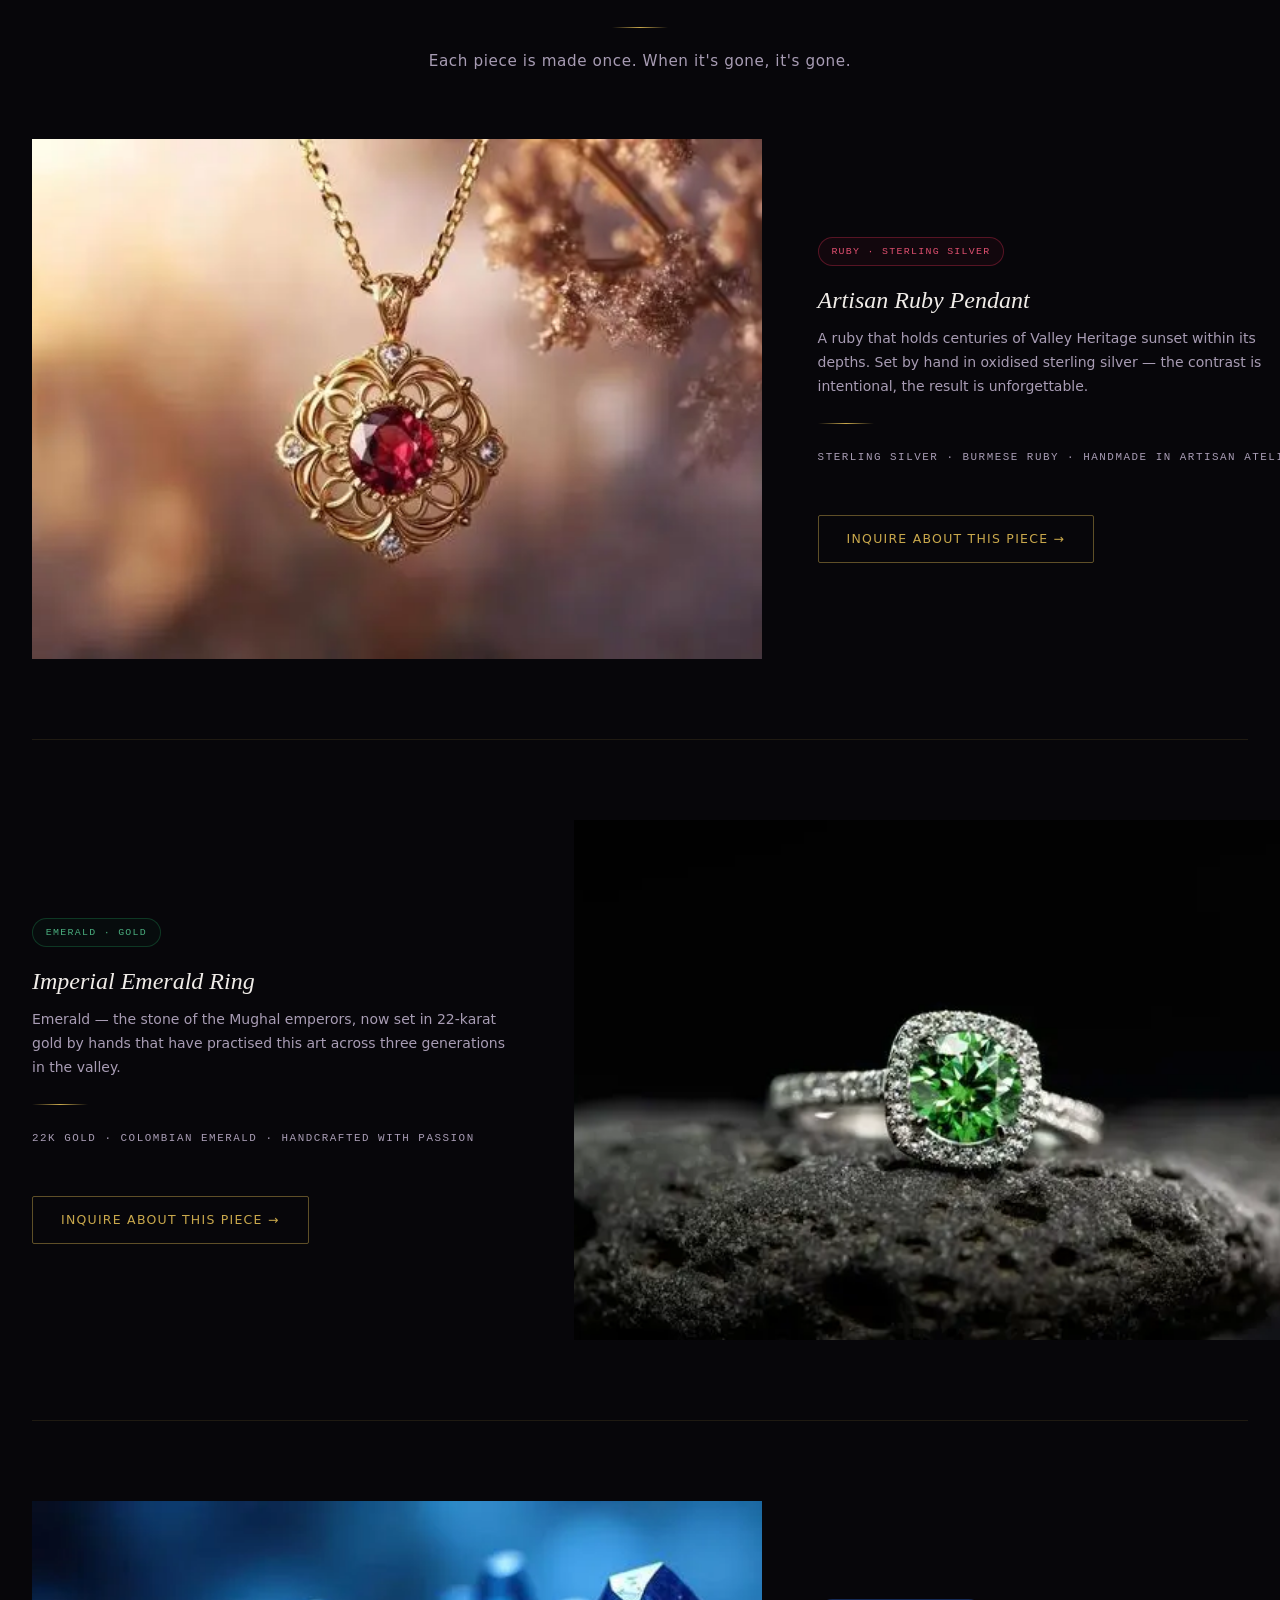
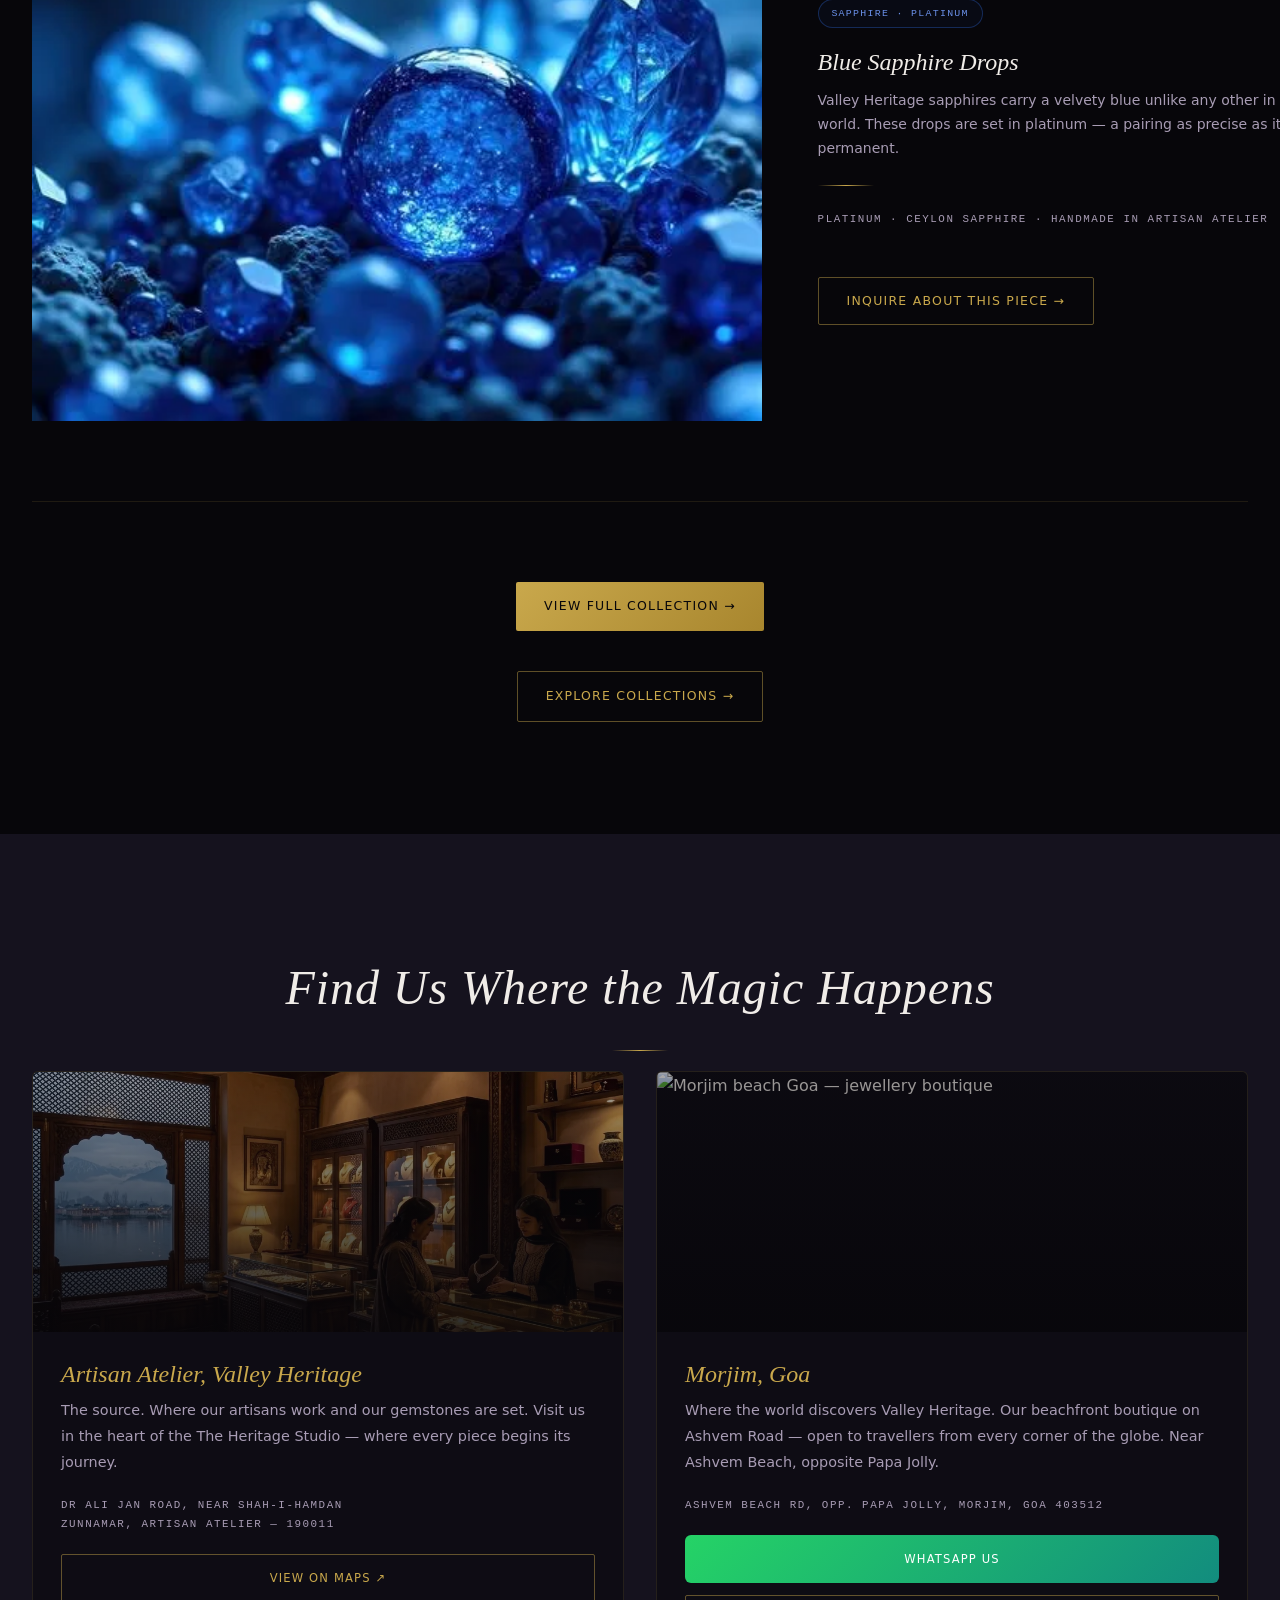
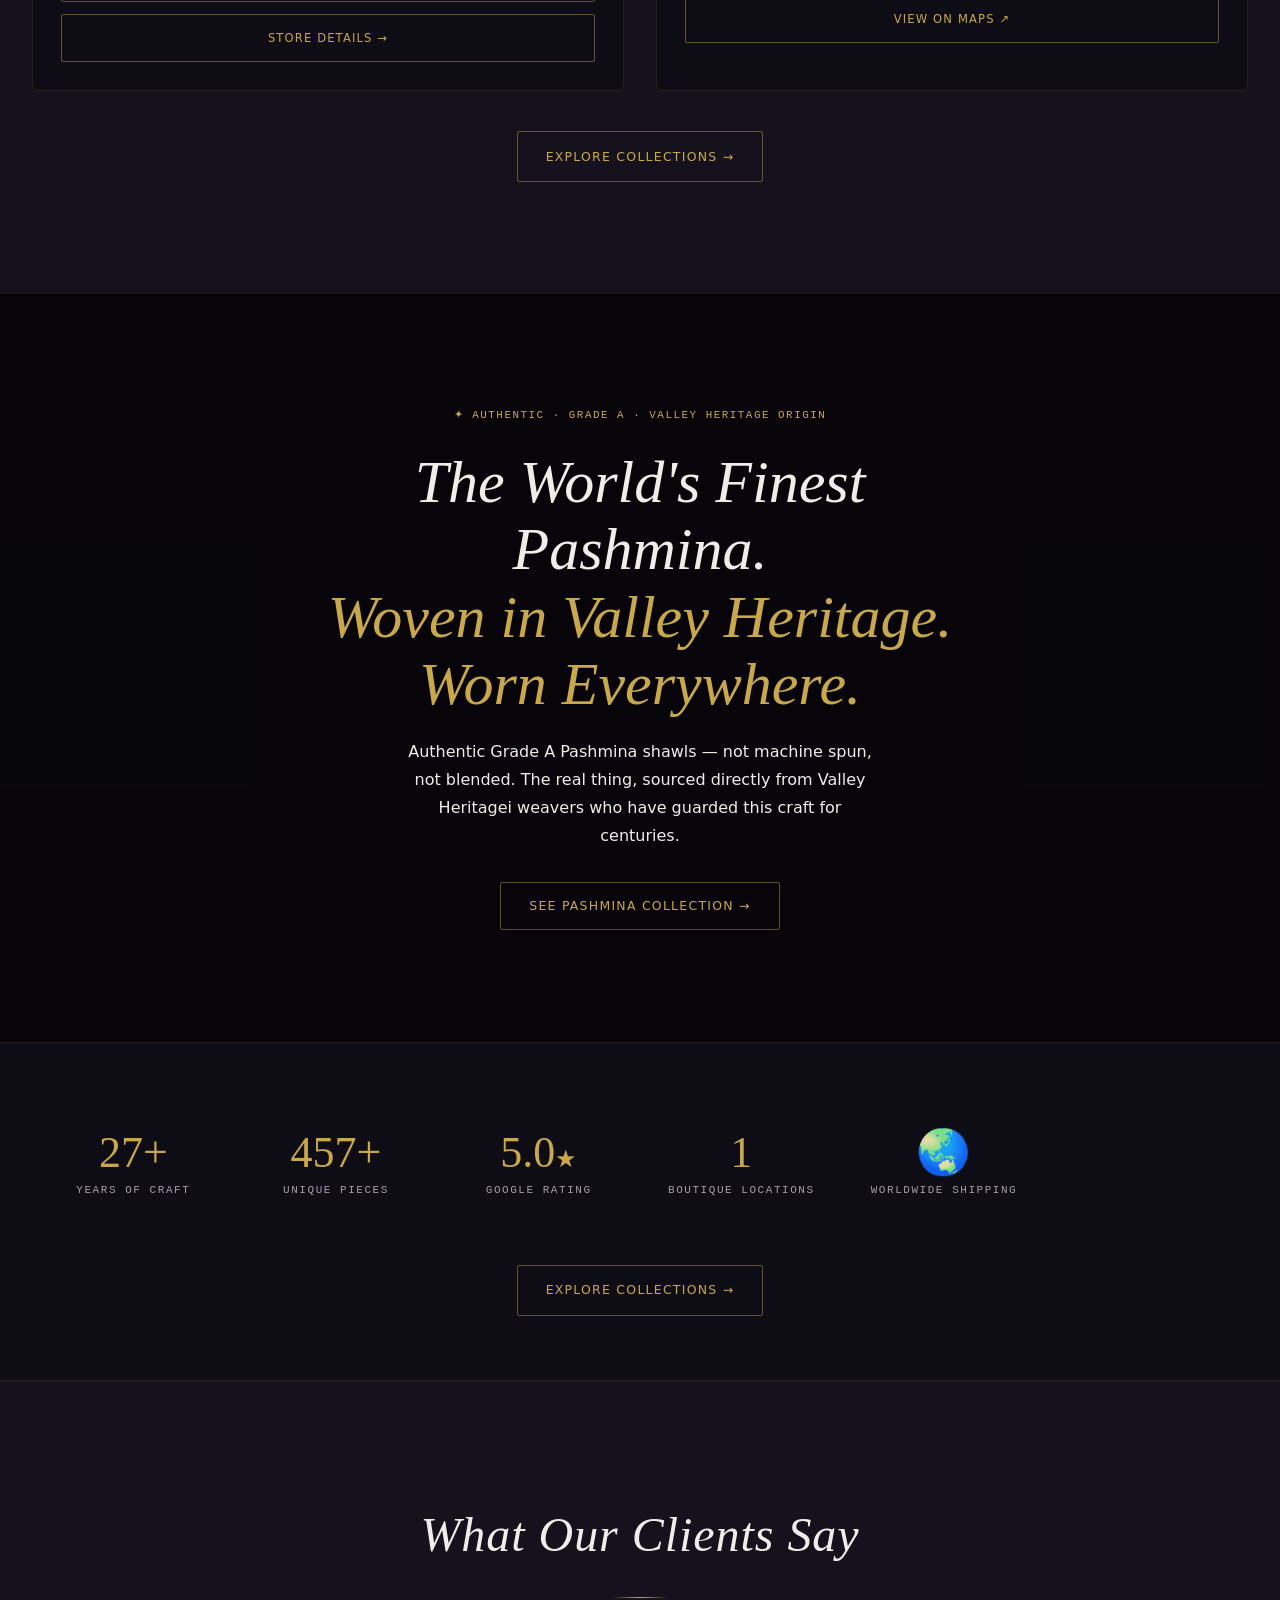
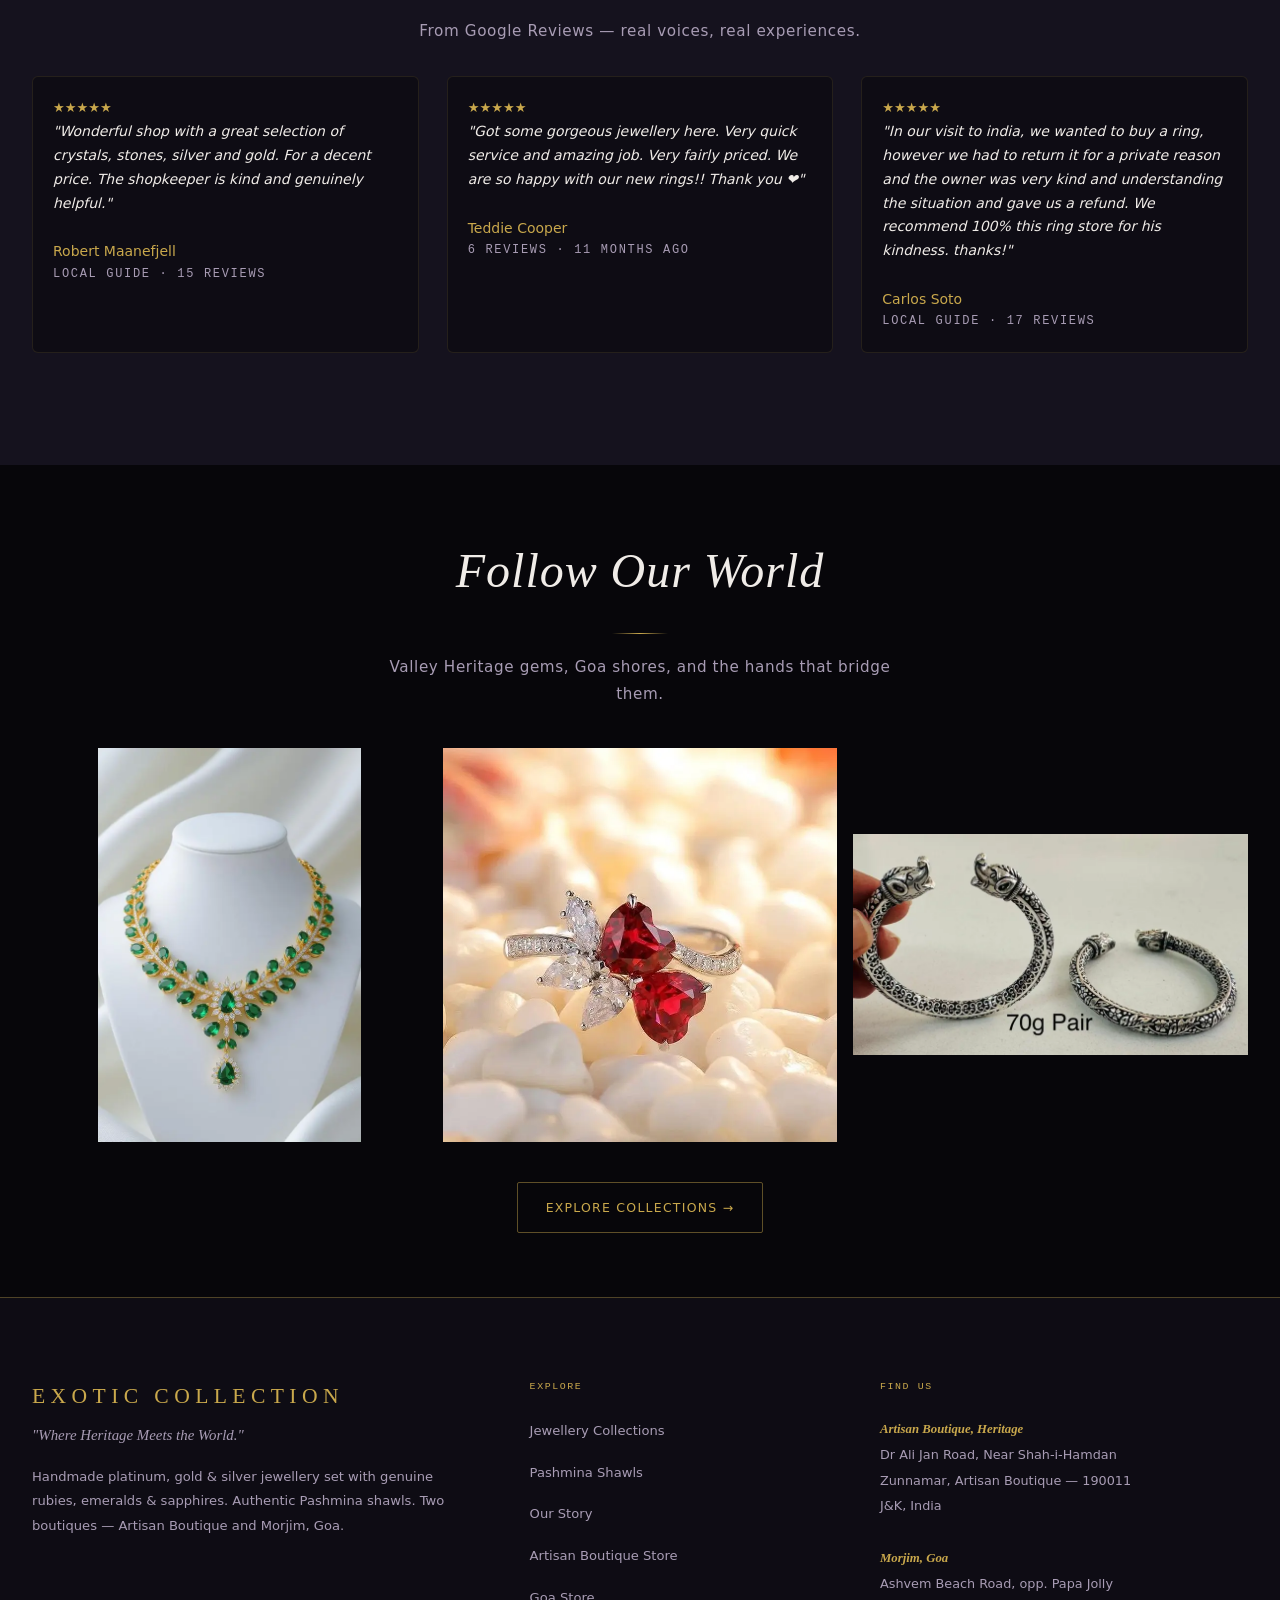
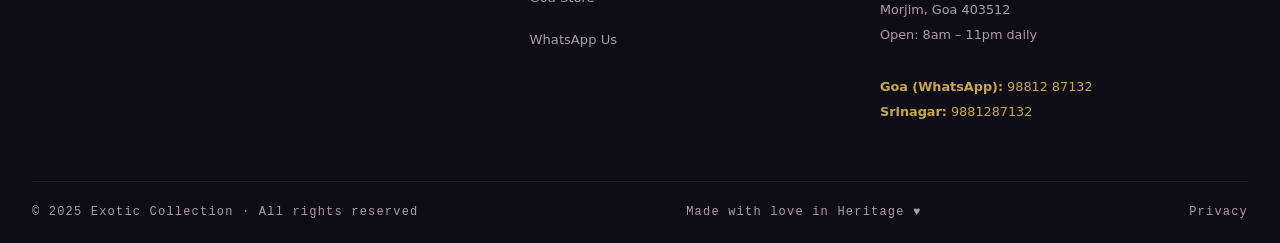
==== commit 78788105: "fix(ui): change object-fit to contain for gallery items to prevent aggressive zoom crop, remove IG C" ====
--- a/index.html
+++ b/index.html
@@ -139,7 +139,7 @@
 <div aria-hidden="true" class="hero-scroll-indicator">
 <div class="scroll-chevron"></div>
 <div class="text-center reveal" style="margin-top: 2.5rem;">
-  <a href="#" class="btn btn-outline-gold" target="_blank" rel="noopener">Follow @ExoticCollection →</a>
+  <a href="collections.html" class="btn btn-outline-gold">Explore Collections →</a>
 </div>
 </div>
 </section>
@@ -215,7 +215,7 @@
 </a>
 </div>
 <div class="text-center reveal" style="margin-top: 2.5rem;">
-  <a href="#" class="btn btn-outline-gold" target="_blank" rel="noopener">Follow @ExoticCollection →</a>
+  <a href="collections.html" class="btn btn-outline-gold">Explore Collections →</a>
 </div>
 </div>
 </section>
@@ -276,7 +276,7 @@
 <a class="btn btn-gold" href="collections.html">View Full Collection →</a>
 </div>
 <div class="text-center reveal" style="margin-top: 2.5rem;">
-  <a href="#" class="btn btn-outline-gold" target="_blank" rel="noopener">Follow @ExoticCollection →</a>
+  <a href="collections.html" class="btn btn-outline-gold">Explore Collections →</a>
 </div>
 </div>
 </section>
@@ -328,7 +328,7 @@
 </div>
 </div>
 <div class="text-center reveal" style="margin-top: 2.5rem;">
-  <a href="#" class="btn btn-outline-gold" target="_blank" rel="noopener">Follow @ExoticCollection →</a>
+  <a href="collections.html" class="btn btn-outline-gold">Explore Collections →</a>
 </div>
 </div>
 </section>
@@ -372,7 +372,7 @@
 </div>
 </div>
 <div class="text-center reveal" style="margin-top: 2.5rem;">
-  <a href="#" class="btn btn-outline-gold" target="_blank" rel="noopener">Follow @ExoticCollection →</a>
+  <a href="collections.html" class="btn btn-outline-gold">Explore Collections →</a>
 </div>
 </div>
 </section>
@@ -426,7 +426,7 @@
 <div class="insta-item jewel-image-wrap reveal reveal-delay-2"><picture><source srcset="img/gallery-bangle-silver.webp" type="image/webp"/><img alt="Silver Ornate Bangle" decoding="async" height="1024" loading="eager" src="img/gallery-bangle-silver.jpg" width="1024"/></picture></div>
 </div>
 <div class="text-center reveal" style="margin-top: 2.5rem;">
-  <a href="#" class="btn btn-outline-gold" target="_blank" rel="noopener">Follow @ExoticCollection →</a>
+  <a href="collections.html" class="btn btn-outline-gold">Explore Collections →</a>
 </div>
 </div>
 </section>
--- a/css/design-system.css
+++ b/css/design-system.css
@@ -374,3 +374,7 @@
   border-radius: 4px;
 }
 *:focus:not(:focus-visible) { outline: none; }
+
+
+/* Override jewel-image-wrap for strict containment so product images zoom out perfectly */
+.insta-item.jewel-image-wrap img { object-fit: contain !important; }
--- a/css/design-system.css
+++ b/css/design-system.css
@@ -374,3 +374,7 @@
   border-radius: 4px;
 }
 *:focus:not(:focus-visible) { outline: none; }
+
+
+/* Override jewel-image-wrap for strict containment so product images zoom out perfectly */
+.insta-item.jewel-image-wrap img { object-fit: contain !important; }
--- a/css/home.css
+++ b/css/home.css
@@ -151,7 +151,7 @@
 .gem-card-img img {
   width: 100%;
   height: 100%;
-  object-fit: cover;
+  object-fit: contain;
   transition: transform var(--transition-slow);
 }
 
@@ -407,7 +407,7 @@
 }
 
 .insta-item { aspect-ratio: 1; overflow: hidden; }
-.insta-item img { width: 100%; height: 100%; object-fit: cover; }
+.insta-item img { width: 100%; height: 100%; object-fit: contain; }
 
 /* ─── Utility ───────────────────────────────────── */
 .text-center { text-align: center; }
--- a/css/home.css
+++ b/css/home.css
@@ -151,7 +151,7 @@
 .gem-card-img img {
   width: 100%;
   height: 100%;
-  object-fit: cover;
+  object-fit: contain;
   transition: transform var(--transition-slow);
 }
 
@@ -407,7 +407,7 @@
 }
 
 .insta-item { aspect-ratio: 1; overflow: hidden; }
-.insta-item img { width: 100%; height: 100%; object-fit: cover; }
+.insta-item img { width: 100%; height: 100%; object-fit: contain; }
 
 /* ─── Utility ───────────────────────────────────── */
 .text-center { text-align: center; }
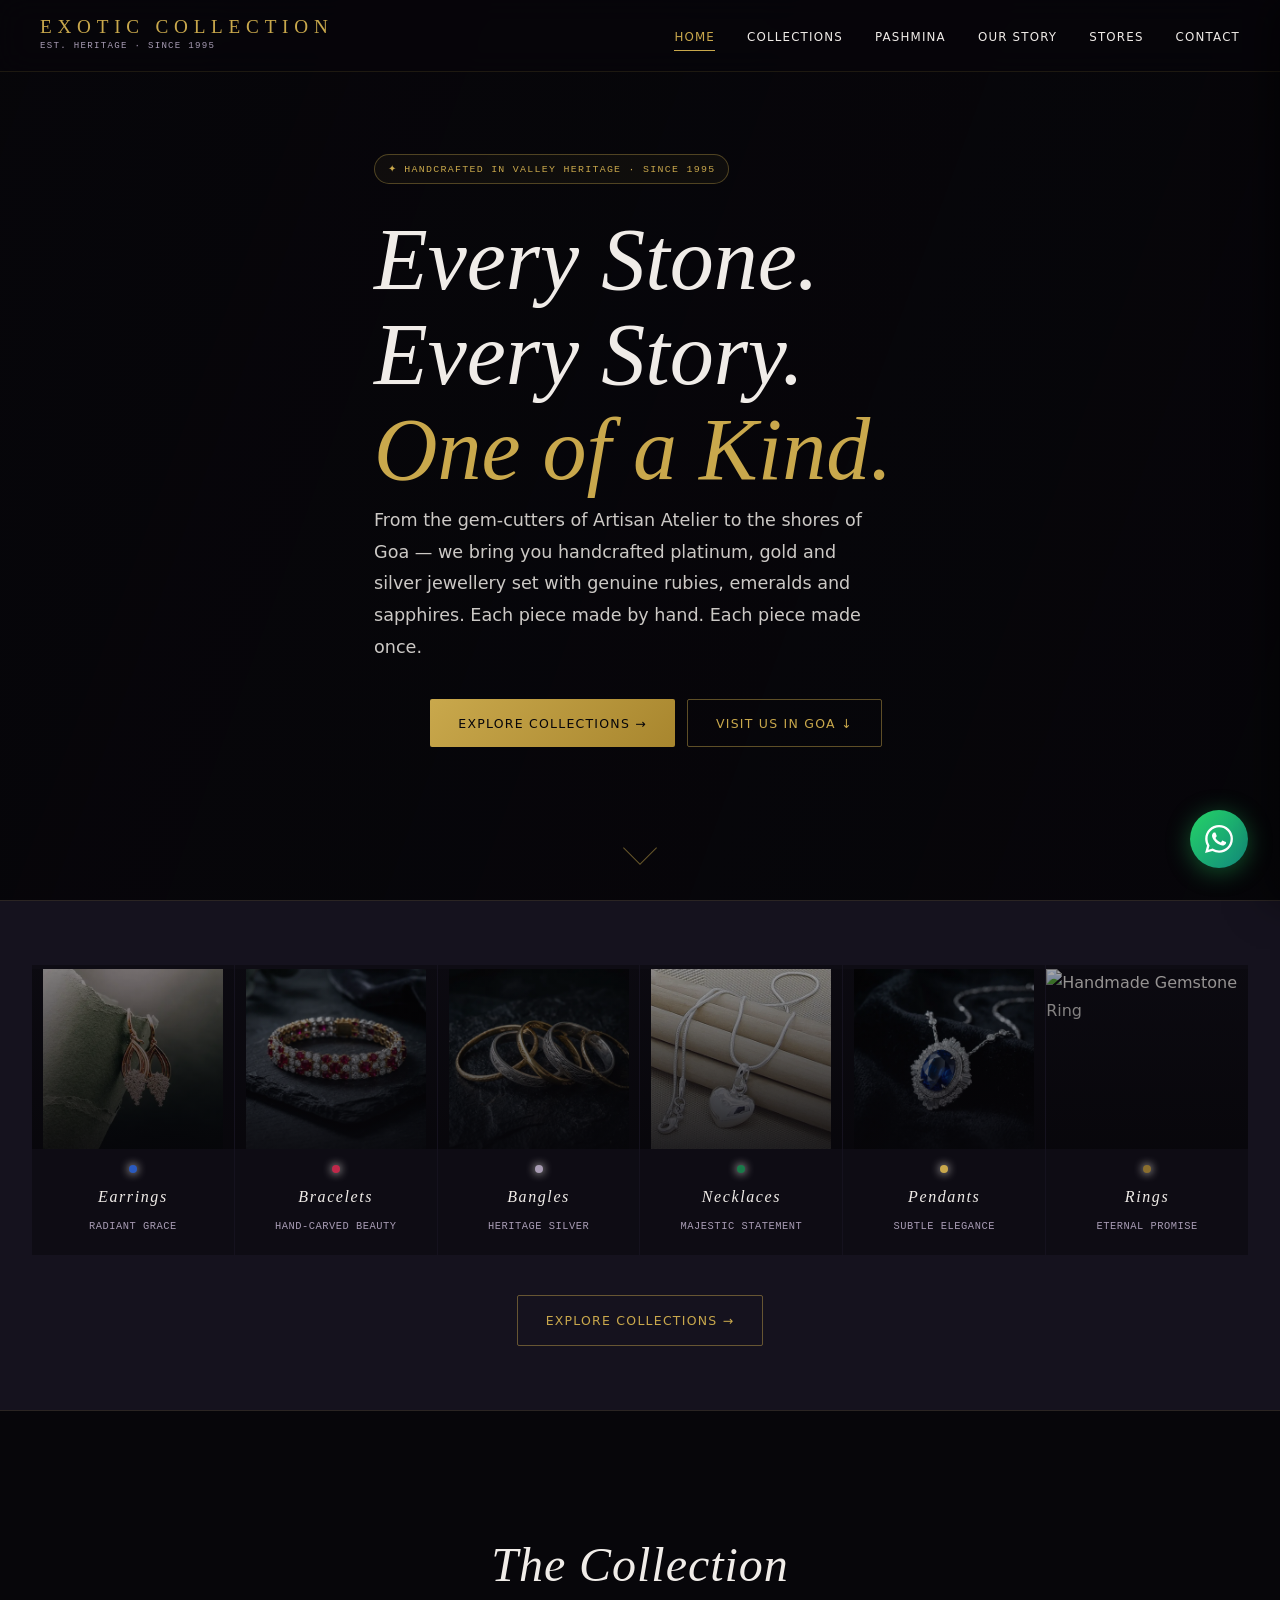
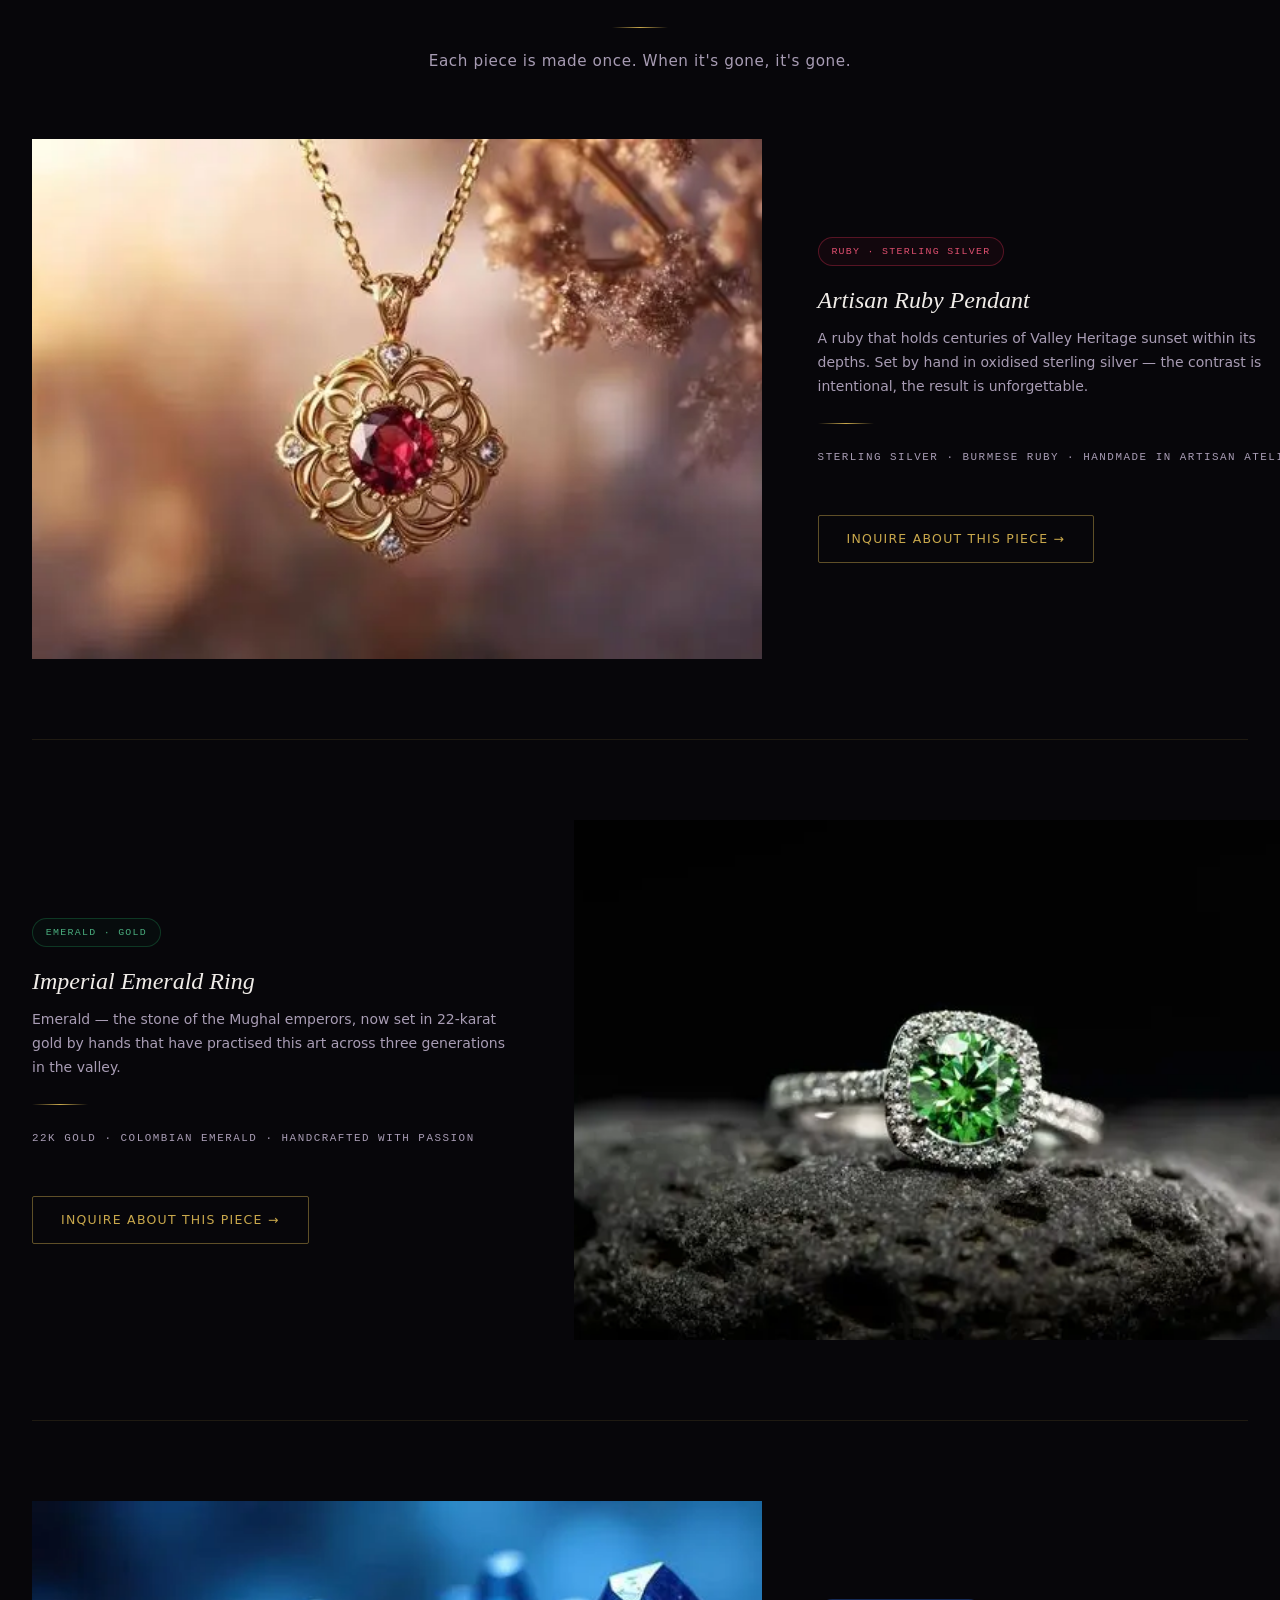
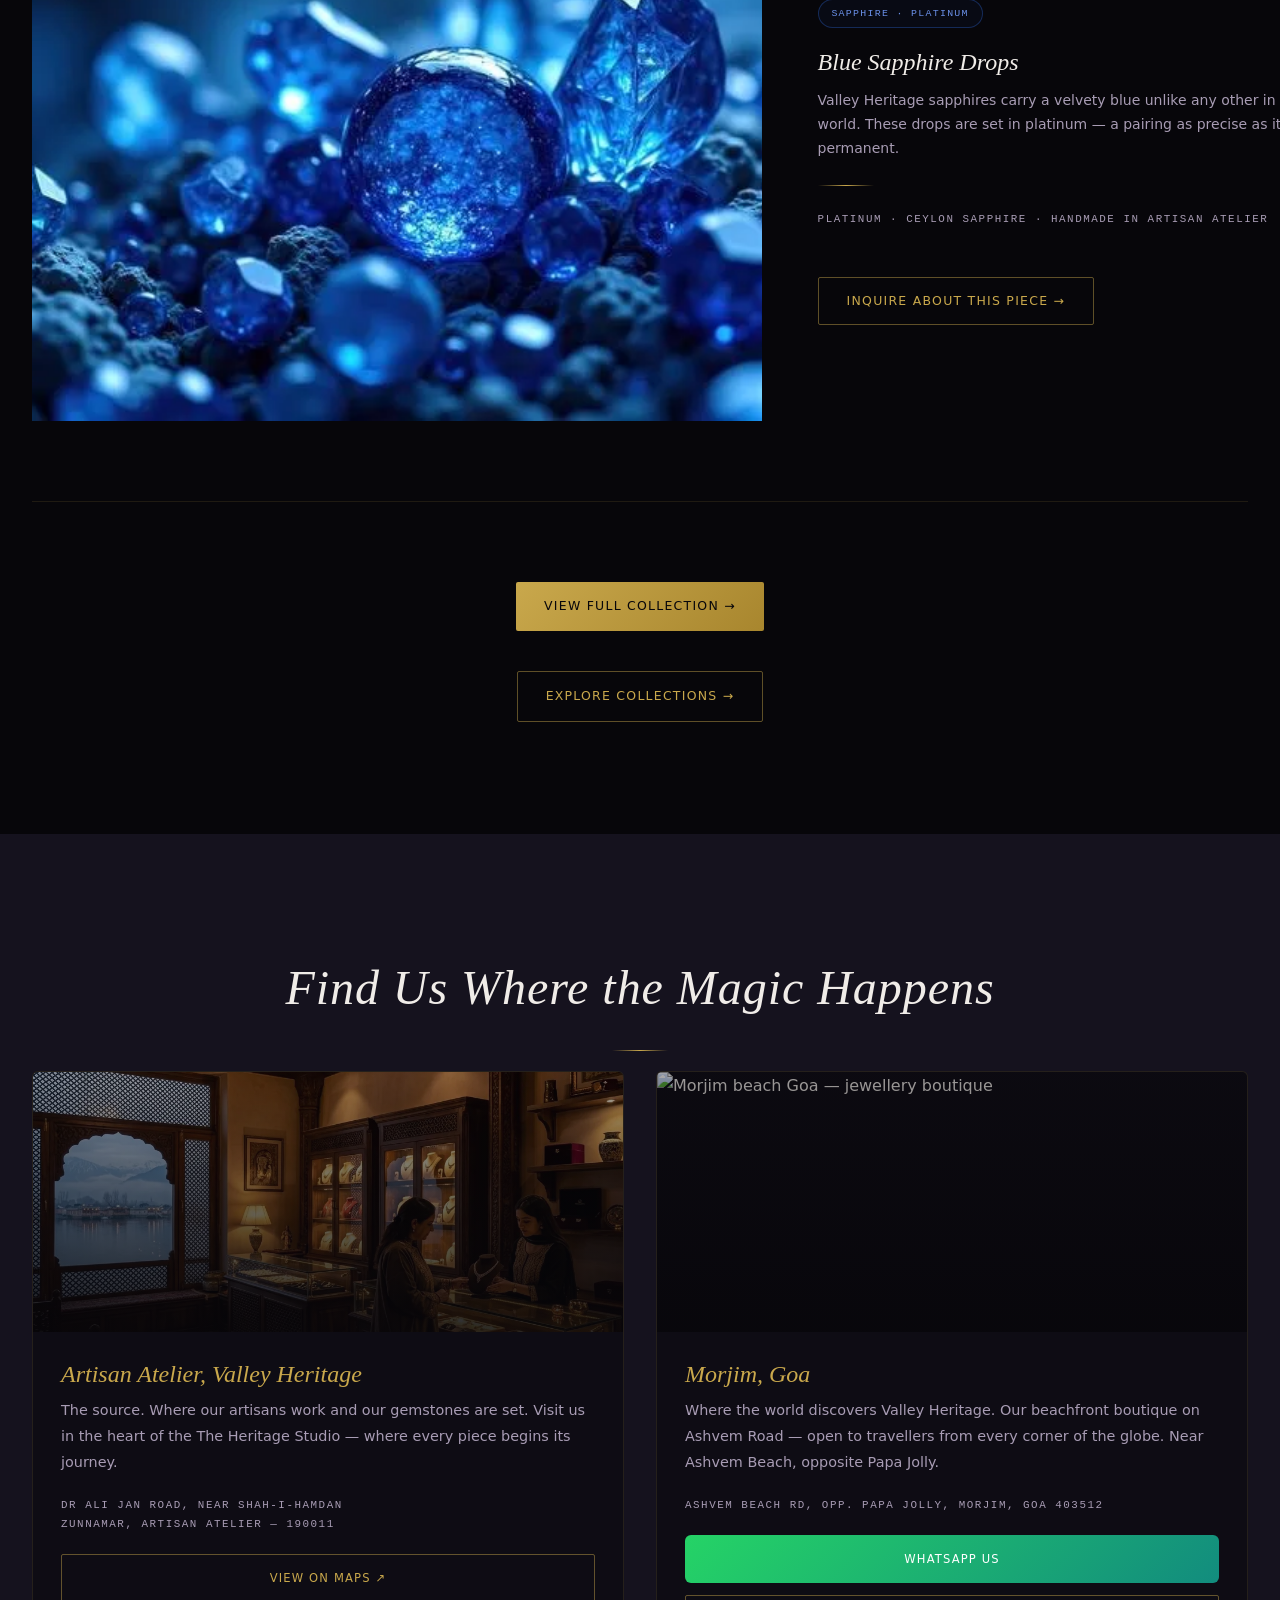
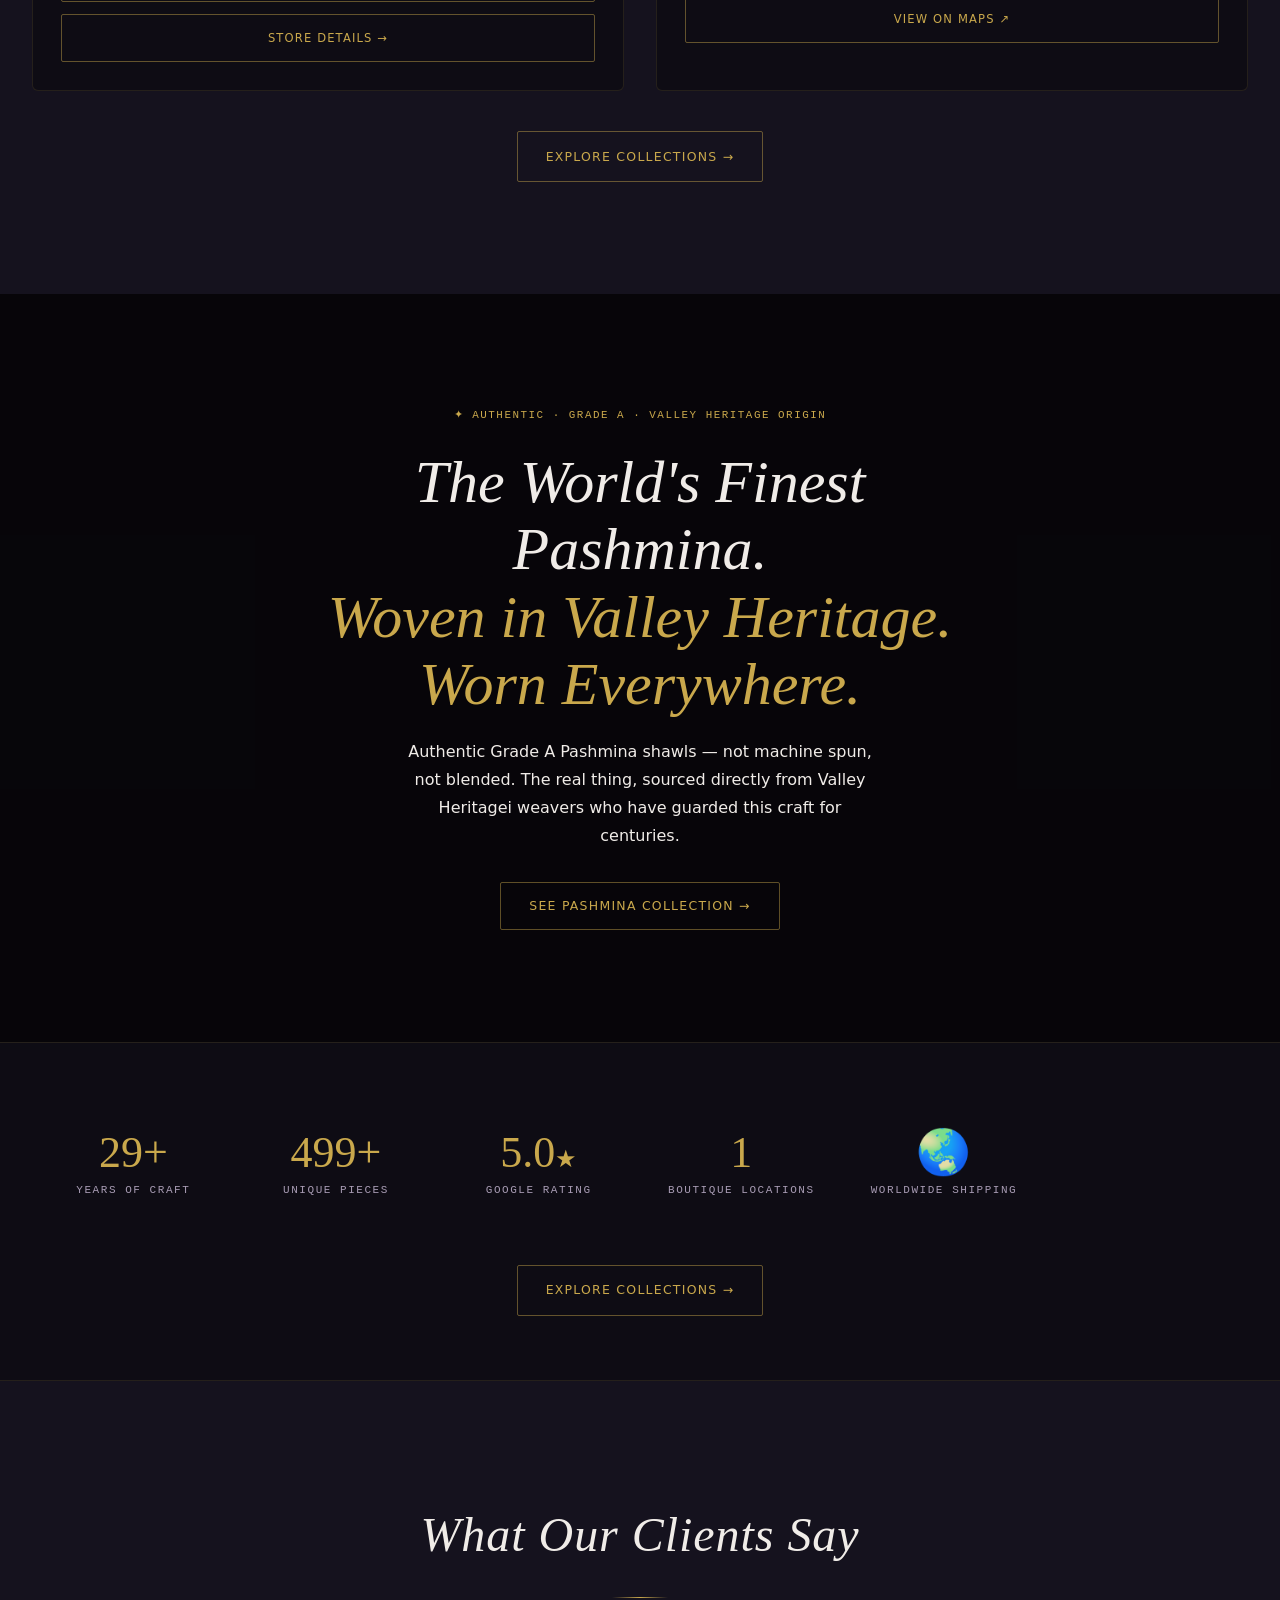
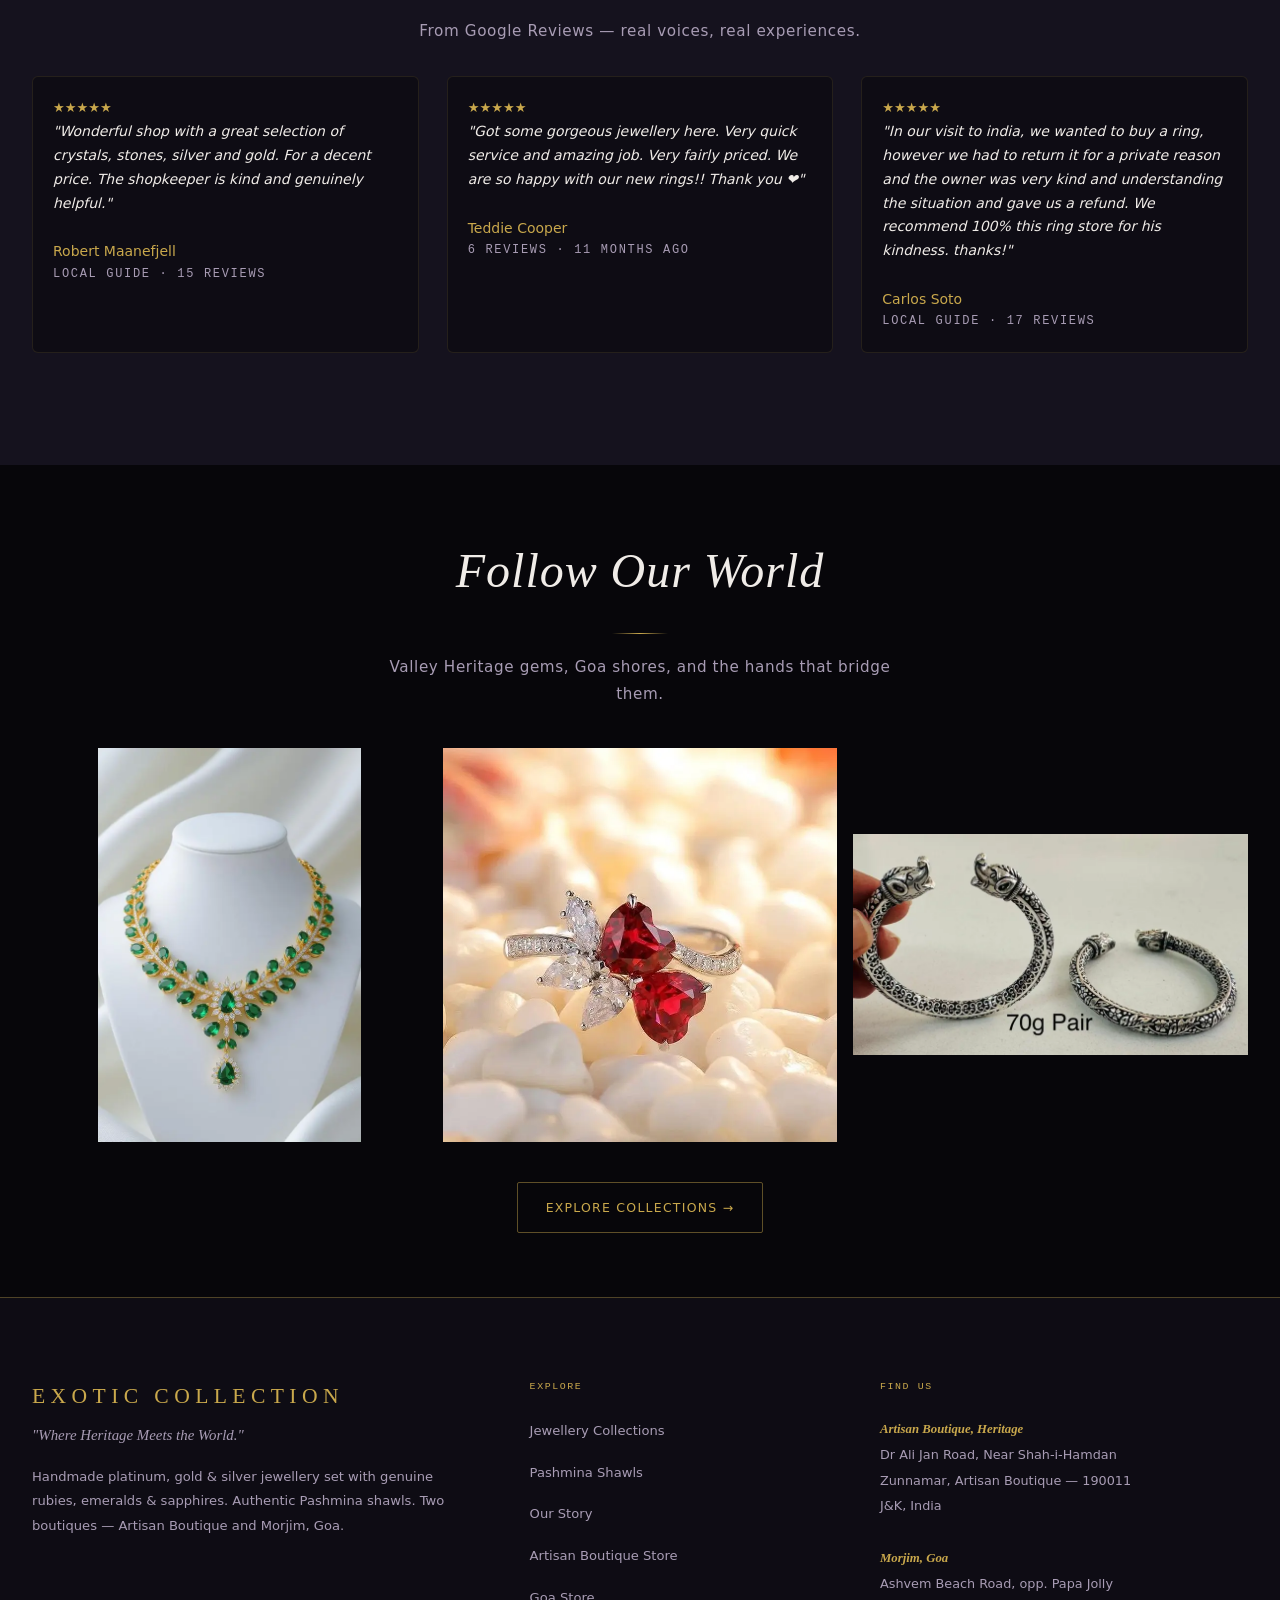
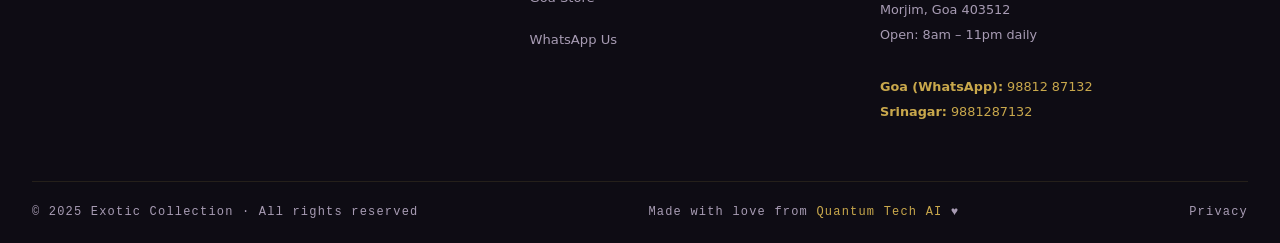
==== commit 3635848f: "fix(ui): remove duplicate explore collections button from hero section and update footer credit to Q" ====
--- a/index.html
+++ b/index.html
@@ -138,9 +138,6 @@
 </div>
 <div aria-hidden="true" class="hero-scroll-indicator">
 <div class="scroll-chevron"></div>
-<div class="text-center reveal" style="margin-top: 2.5rem;">
-  <a href="collections.html" class="btn btn-outline-gold">Explore Collections →</a>
-</div>
 </div>
 </section>
 <!-- ░░ PRODUCT CATEGORY BAR ░░░░░░░░░░░░░░░░░░░░░░░░░░ -->
